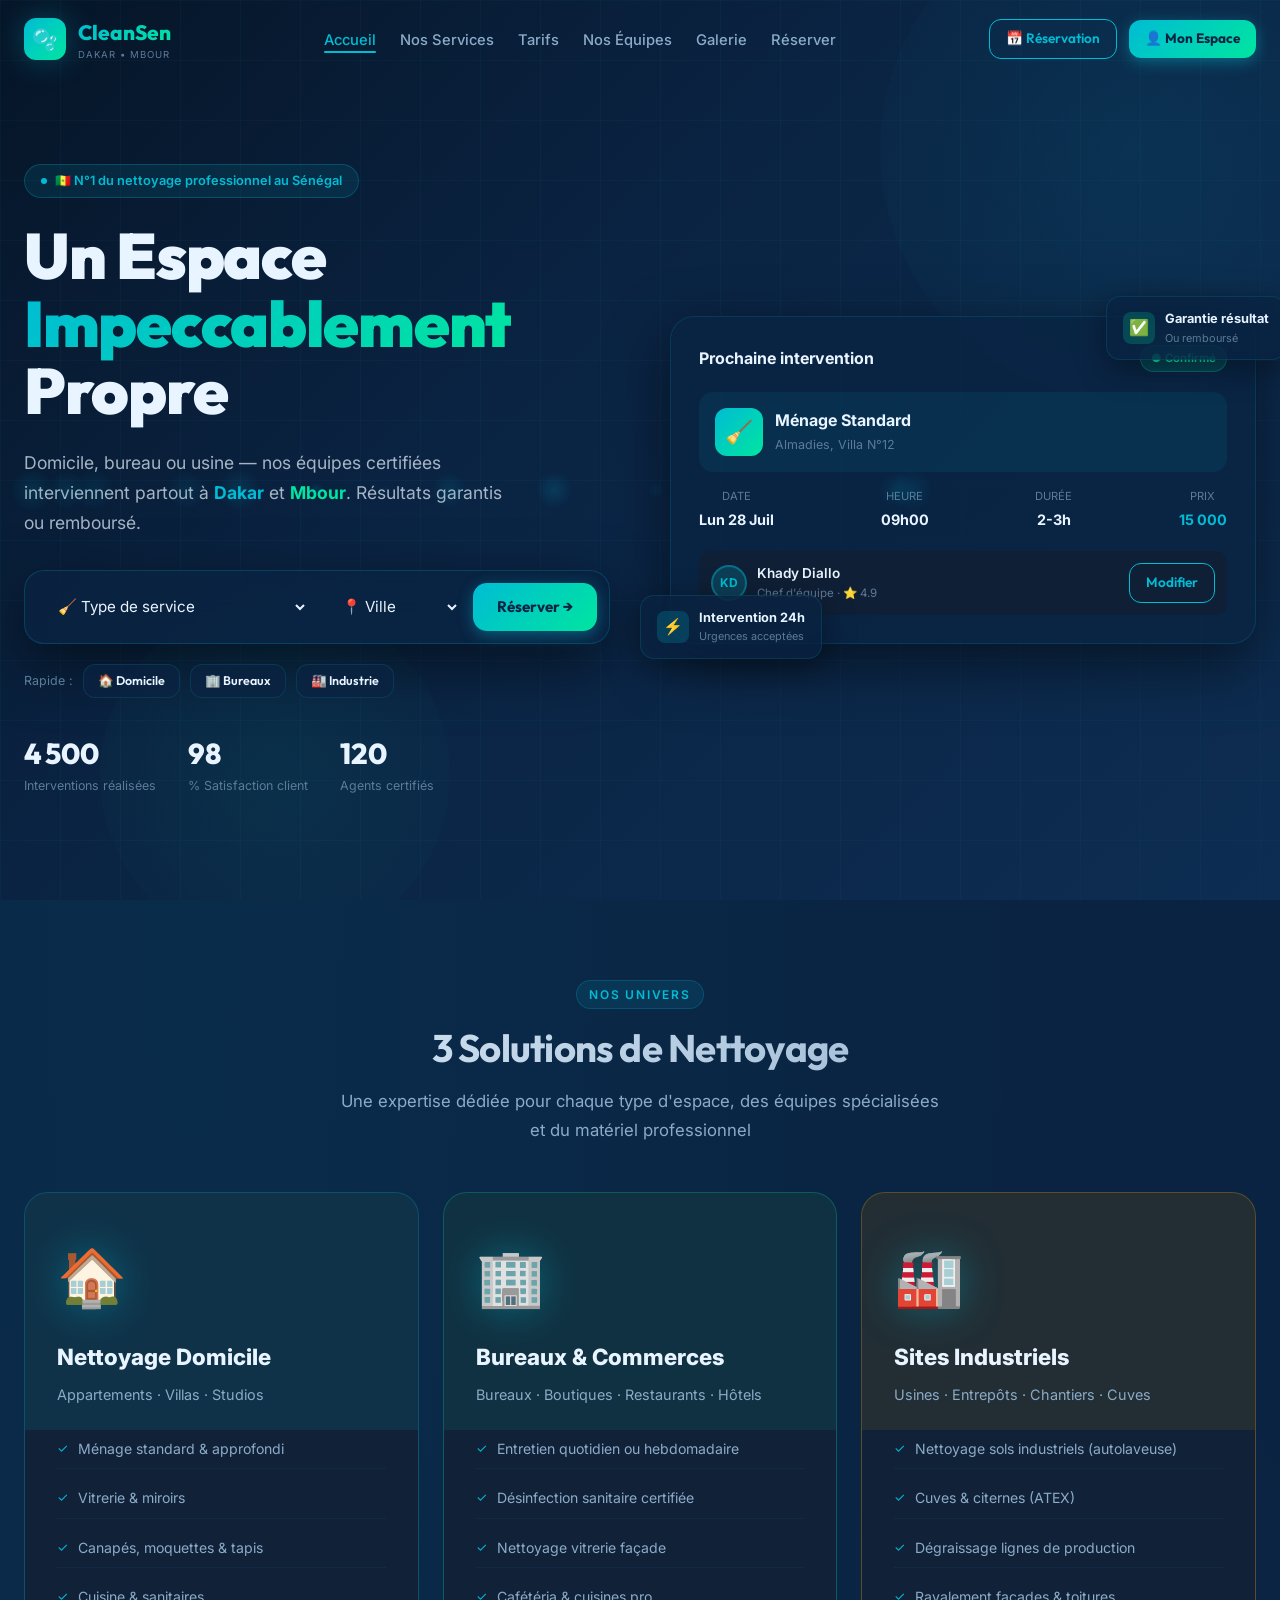
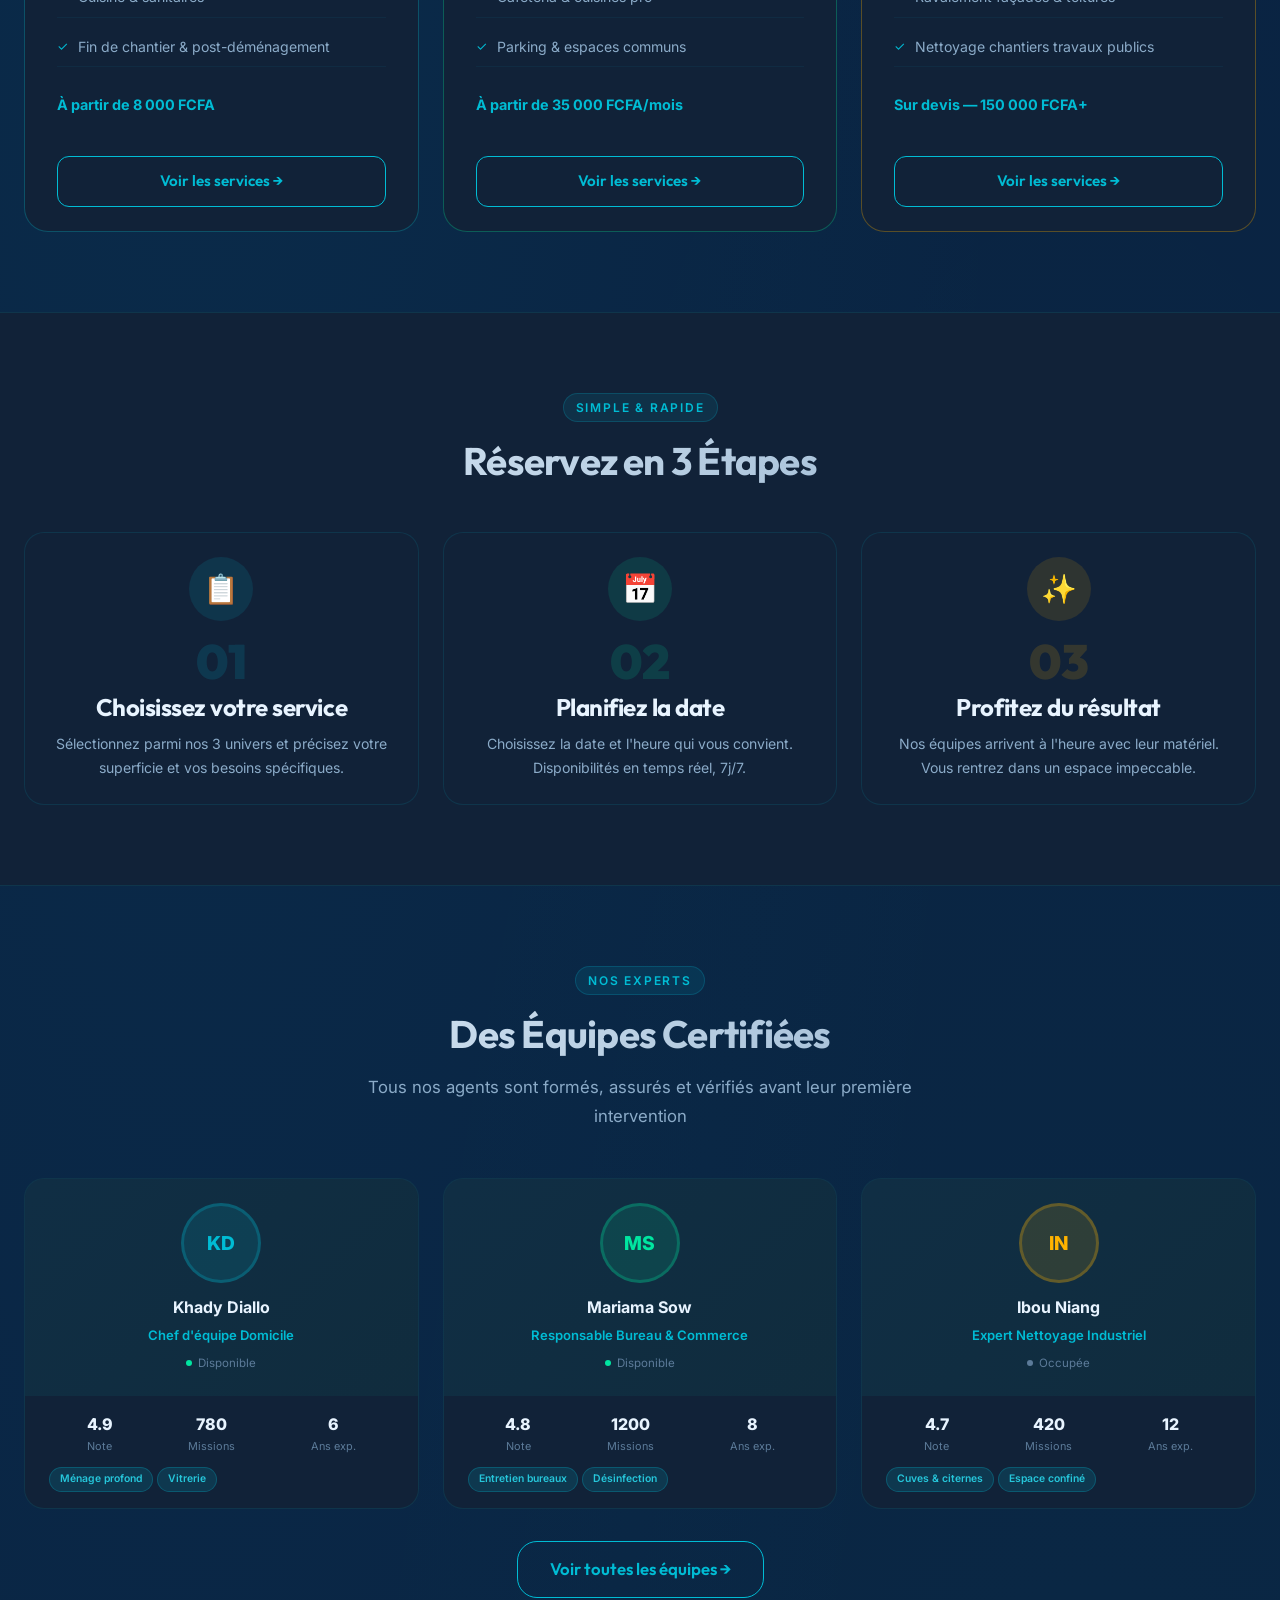
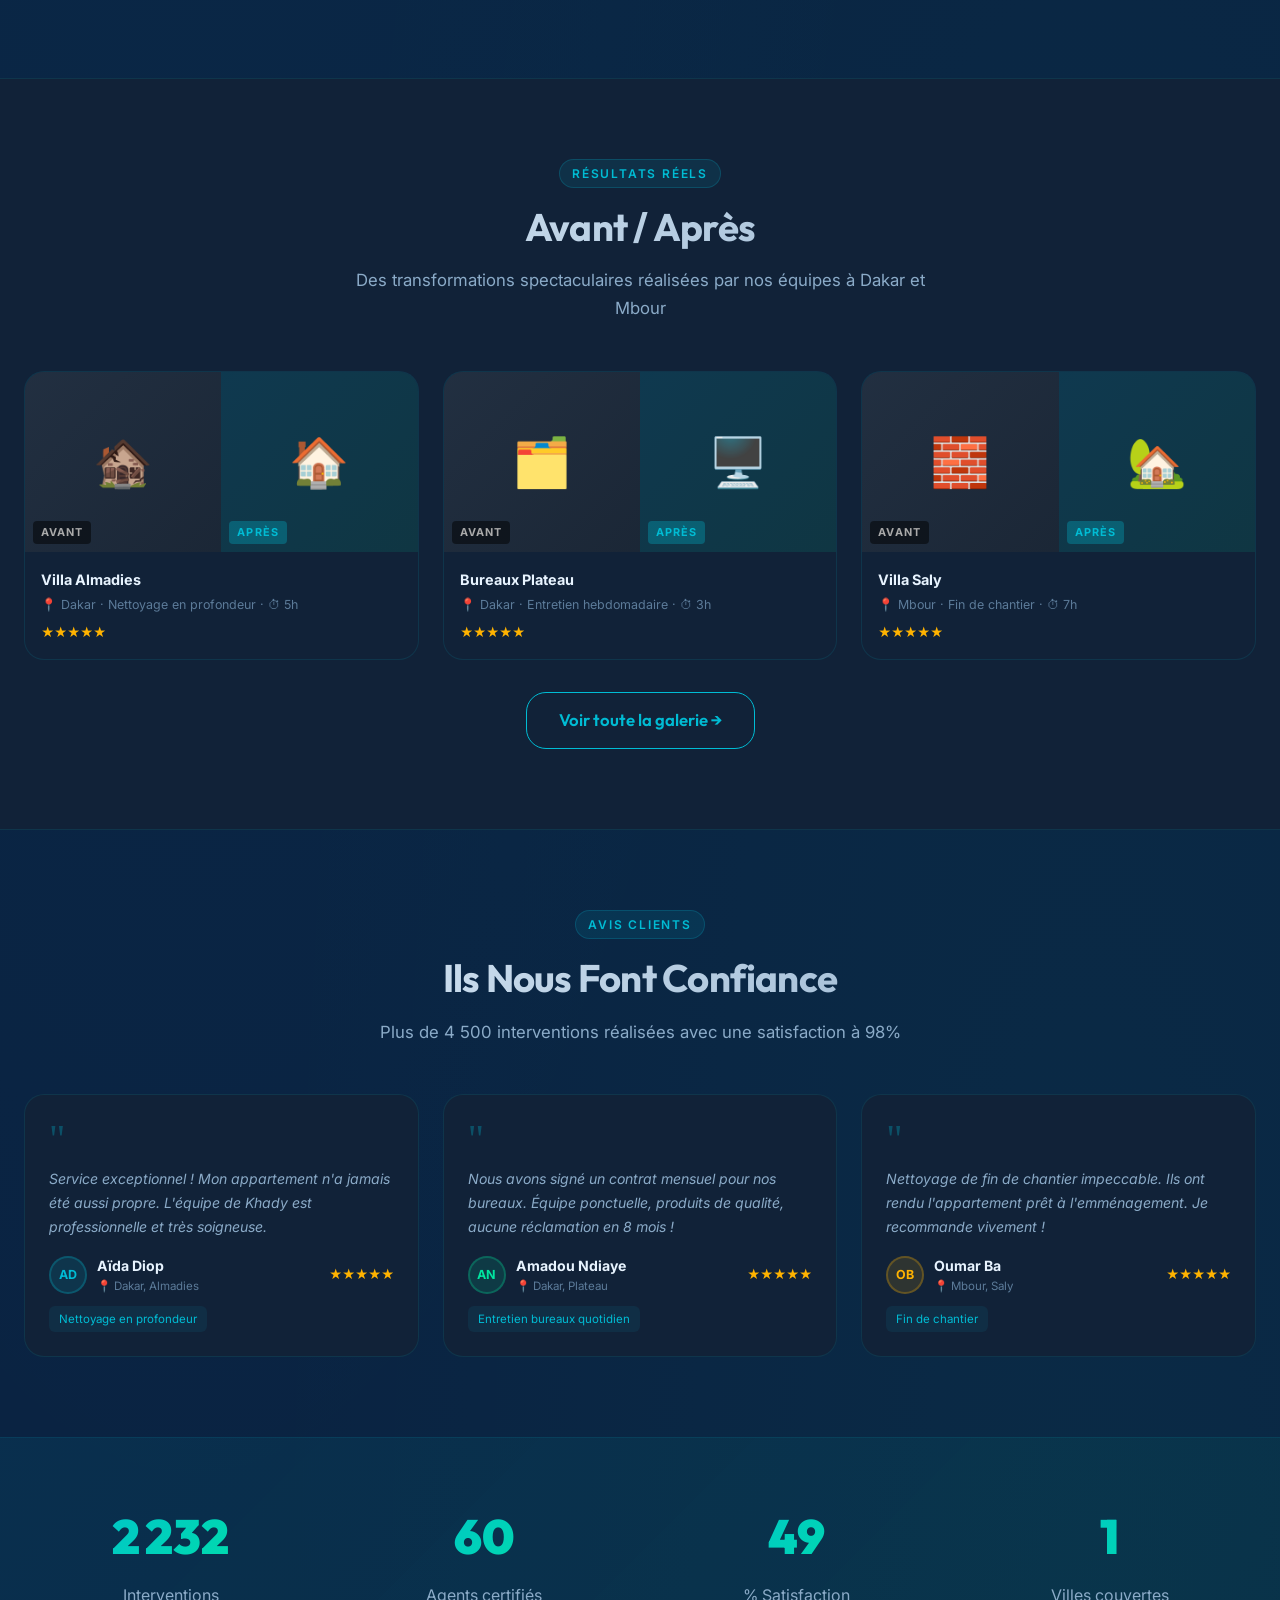
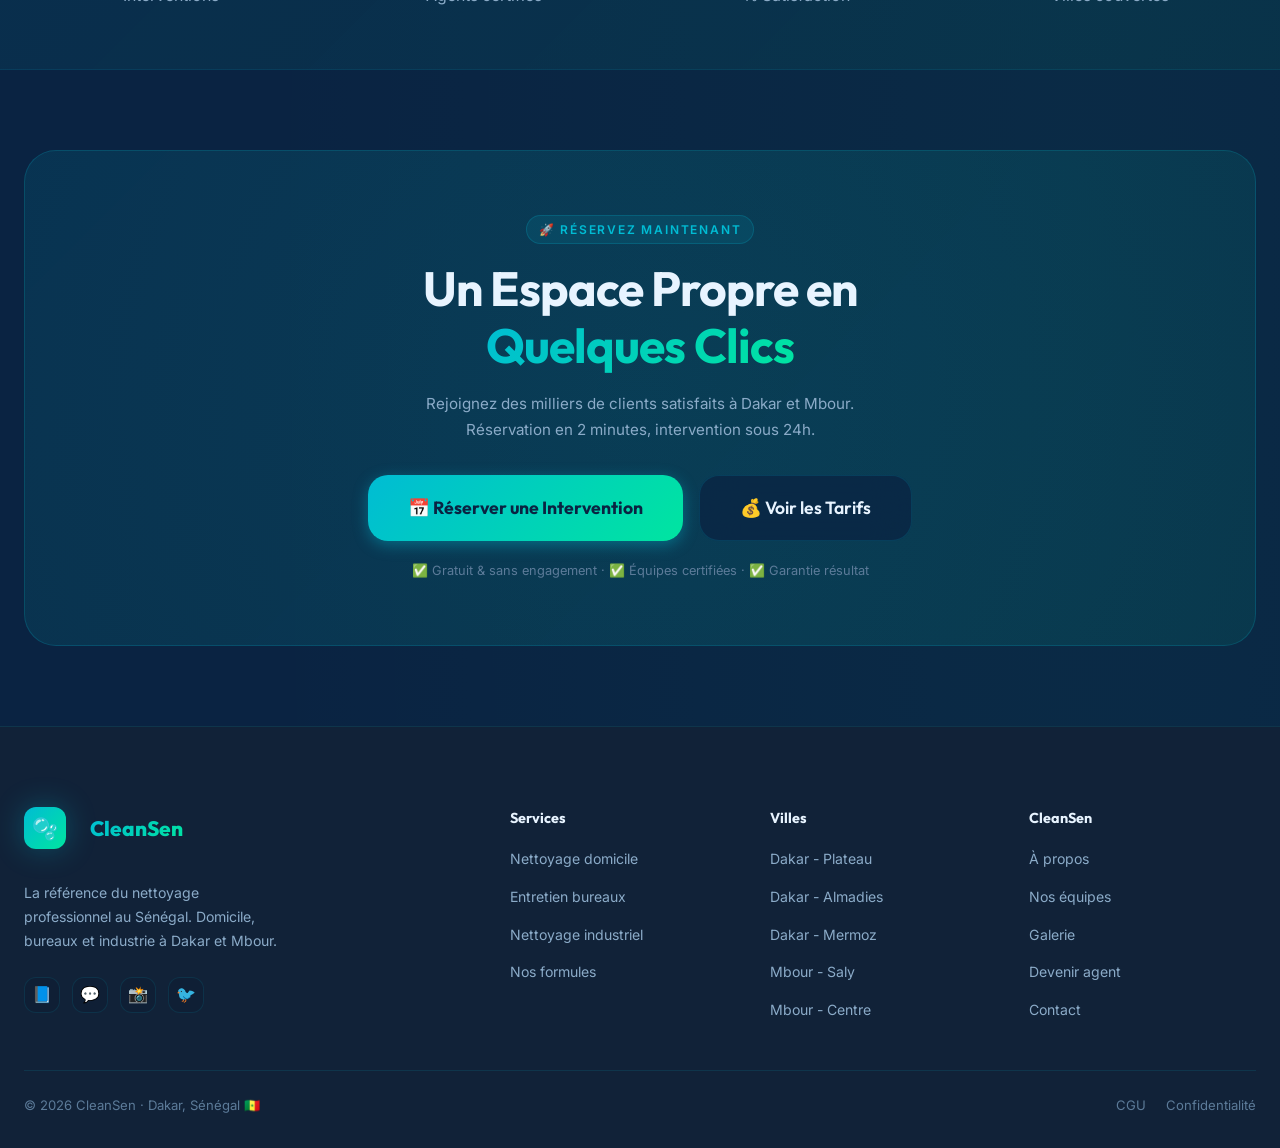
==== index.html @ ddbcbc5e "🫧 Initial commit — CleanSen, services de nettoyage professionnel Dakar & Mbour" ====
<!DOCTYPE html>
<html lang="fr">
<head>
  <meta charset="UTF-8">
  <meta name="viewport" content="width=device-width, initial-scale=1.0">
  <title>CleanSen — Services de Nettoyage Professionnels à Dakar & Mbour | Sénégal</title>
  <meta name="description" content="CleanSen : la référence du nettoyage professionnel au Sénégal. Domicile, bureaux, usines. Équipes certifiées à Dakar et Mbour. Réservez en ligne en 2 minutes.">
  <meta name="keywords" content="nettoyage Dakar, nettoyage Mbour, femme de ménage Sénégal, nettoyage industriel Dakar, entretien bureaux Dakar">
  <link rel="stylesheet" href="css/style.css">
</head>
<body>

<div class="page-loader" id="page-loader">
  <div class="loader-logo">CleanSen</div>
  <div style="font-size:0.78rem;color:var(--text-muted);margin-bottom:16px;">✨ Nettoyage Professionnel · Sénégal</div>
  <div class="loader-bar"><div class="loader-bar-fill"></div></div>
</div>
<div class="toast-container" id="toast-container"></div>

<!-- ═══════════ NAVBAR ═══════════ -->
<nav class="navbar" id="navbar">
  <div class="container">
    <div class="navbar-inner">
      <a href="index.html" class="nav-logo">
        <div class="nav-logo-icon">🫧</div>
        <div>
          <div class="nav-logo-text">CleanSen</div>
          <span class="nav-logo-sub">Dakar • Mbour</span>
        </div>
      </a>
      <ul class="nav-links">
        <li><a href="index.html" class="active">Accueil</a></li>
        <li><a href="services.html">Nos Services</a></li>
        <li><a href="tarifs.html">Tarifs</a></li>
        <li><a href="equipes.html">Nos Équipes</a></li>
        <li><a href="galerie.html">Galerie</a></li>
        <li><a href="reservation.html">Réserver</a></li>
      </ul>
      <div class="nav-actions">
        <a href="reservation.html" class="btn btn-outline-cyan btn-sm">📅 Réservation</a>
        <a href="dashboard-client.html" class="btn btn-cyan btn-sm">👤 Mon Espace</a>
      </div>
      <button class="mobile-menu-btn" onclick="toggleMenu()">☰</button>
    </div>
  </div>
</nav>

<div id="mob-menu" style="display:none;position:fixed;top:68px;left:0;right:0;z-index:999;background:var(--navy-card);border-bottom:1px solid var(--border);padding:16px;backdrop-filter:blur(20px);">
  <ul style="list-style:none;display:flex;flex-direction:column;gap:8px;">
    <li><a href="index.html" style="display:block;padding:12px 16px;border-radius:10px;color:var(--cyan);">🏠 Accueil</a></li>
    <li><a href="services.html" style="display:block;padding:12px 16px;border-radius:10px;color:var(--text-secondary);">🧹 Services</a></li>
    <li><a href="tarifs.html" style="display:block;padding:12px 16px;border-radius:10px;color:var(--text-secondary);">💰 Tarifs</a></li>
    <li><a href="equipes.html" style="display:block;padding:12px 16px;border-radius:10px;color:var(--text-secondary);">👥 Équipes</a></li>
    <li><a href="galerie.html" style="display:block;padding:12px 16px;border-radius:10px;color:var(--text-secondary);">📸 Galerie</a></li>
    <li><a href="reservation.html" class="btn btn-cyan" style="width:100%;justify-content:center;margin-top:8px;">📅 Réserver maintenant</a></li>
  </ul>
</div>

<!-- ═══════════ HERO ═══════════ -->
<section class="hero-cleansen" id="hero">
  <div class="hero-grid"></div>
  <!-- Orbs -->
  <div style="position:absolute;width:500px;height:500px;top:-100px;right:-100px;border-radius:50%;background:radial-gradient(circle,rgba(0,188,212,0.08),transparent);pointer-events:none;"></div>
  <div style="position:absolute;width:350px;height:350px;bottom:-50px;left:100px;border-radius:50%;background:radial-gradient(circle,rgba(0,229,160,0.06),transparent);pointer-events:none;"></div>

  <div class="container" style="padding-top:40px;padding-bottom:60px;">
    <div style="display:grid;grid-template-columns:1fr 1fr;gap:60px;align-items:center;">

      <!-- Gauche -->
      <div>
        <div style="display:inline-flex;align-items:center;gap:8px;background:rgba(0,188,212,0.1);border:1px solid rgba(0,188,212,0.25);border-radius:99px;padding:6px 16px;font-size:0.8rem;font-weight:600;color:var(--cyan);margin-bottom:24px;animation:fadeInDown 0.8s ease both;">
          <span style="width:6px;height:6px;border-radius:50%;background:var(--cyan);animation:pulse 1.5s infinite;"></span>
          🇸🇳 N°1 du nettoyage professionnel au Sénégal
        </div>

        <h1 style="font-size:clamp(2.2rem,5vw,4.2rem);font-weight:900;line-height:1.05;margin-bottom:24px;animation:fadeInUp 0.8s ease 0.1s both;">
          Un Espace<br>
          <span style="background:var(--grad-main);-webkit-background-clip:text;-webkit-text-fill-color:transparent;background-clip:text;">Impeccablement</span><br>
          Propre
        </h1>

        <p style="font-size:1.1rem;color:rgba(232,244,255,0.7);margin-bottom:32px;max-width:480px;animation:fadeInUp 0.8s ease 0.2s both;">
          Domicile, bureau ou usine — nos équipes certifiées interviennent partout à <strong style="color:var(--cyan)">Dakar</strong> et <strong style="color:var(--fresh)">Mbour</strong>. Résultats garantis ou remboursé.
        </p>

        <!-- Sélecteur service -->
        <div style="background:var(--glass-bg);backdrop-filter:var(--glass-blur);border:1.5px solid rgba(0,188,212,0.2);border-radius:20px;padding:12px;display:flex;gap:12px;margin-bottom:20px;animation:fadeInUp 0.8s ease 0.3s both;box-shadow:var(--shadow-lg);">
          <select id="hero-service-type" class="form-control" style="flex:1;border-color:transparent;background:transparent;font-size:0.95rem;" onchange="updateHeroSelect()">
            <option value="">🧹 Type de service</option>
            <option value="domicile">🏠 Nettoyage Domicile</option>
            <option value="bureau">🏢 Entretien Bureaux</option>
            <option value="industrie">🏭 Nettoyage Industriel</option>
          </select>
          <select id="hero-ville" class="form-control" style="width:140px;flex-shrink:0;border-color:transparent;background:transparent;font-size:0.95rem;">
            <option value="">📍 Ville</option>
            <option value="Dakar">🌆 Dakar</option>
            <option value="Mbour">🏖️ Mbour</option>
          </select>
          <a href="reservation.html" class="btn btn-cyan" style="border-radius:14px;flex-shrink:0;">Réserver →</a>
        </div>

        <!-- Quick links -->
        <div style="display:flex;gap:10px;flex-wrap:wrap;animation:fadeInUp 0.8s ease 0.4s both;">
          <span style="font-size:0.78rem;color:var(--text-muted);align-self:center;">Rapide :</span>
          <a href="services.html#domicile" class="btn btn-ghost btn-sm" style="font-size:0.78rem;padding:6px 14px;">🏠 Domicile</a>
          <a href="services.html#bureau" class="btn btn-ghost btn-sm" style="font-size:0.78rem;padding:6px 14px;">🏢 Bureaux</a>
          <a href="services.html#industrie" class="btn btn-ghost btn-sm" style="font-size:0.78rem;padding:6px 14px;">🏭 Industrie</a>
        </div>

        <!-- Stats -->
        <div style="display:flex;gap:32px;margin-top:32px;animation:fadeInUp 0.8s ease 0.5s both;">
          <div>
            <div style="font-family:var(--font-display);font-size:1.8rem;font-weight:800;" data-count="4500">0</div>
            <div style="font-size:0.78rem;color:var(--text-muted);">Interventions réalisées</div>
          </div>
          <div>
            <div style="font-family:var(--font-display);font-size:1.8rem;font-weight:800;" data-count="98">0</div>
            <div style="font-size:0.78rem;color:var(--text-muted);">% Satisfaction client</div>
          </div>
          <div>
            <div style="font-family:var(--font-display);font-size:1.8rem;font-weight:800;" data-count="120">0</div>
            <div style="font-size:0.78rem;color:var(--text-muted);">Agents certifiés</div>
          </div>
        </div>
      </div>

      <!-- Droite — Dashboard visuel -->
      <div style="position:relative;" class="animate-fadeInUp" style="animation-delay:0.3s">
        <!-- Carte principale -->
        <div style="background:var(--glass-bg);backdrop-filter:var(--glass-blur);border:1px solid var(--glass-border);border-radius:24px;padding:28px;box-shadow:var(--shadow-lg);">
          <div style="display:flex;align-items:center;justify-content:space-between;margin-bottom:20px;">
            <div style="font-weight:700;font-size:1rem;">Prochaine intervention</div>
            <span class="badge badge-fresh">● Confirmé</span>
          </div>
          <div style="background:rgba(0,188,212,0.08);border-radius:14px;padding:16px;margin-bottom:16px;">
            <div style="display:flex;align-items:center;gap:12px;">
              <div style="width:48px;height:48px;border-radius:12px;background:var(--grad-main);display:flex;align-items:center;justify-content:center;font-size:1.4rem;">🧹</div>
              <div>
                <div style="font-weight:700;margin-bottom:2px;">Ménage Standard</div>
                <div style="font-size:0.78rem;color:var(--text-muted);">Almadies, Villa N°12</div>
              </div>
            </div>
          </div>
          <div style="display:flex;justify-content:space-between;margin-bottom:20px;">
            <div style="text-align:center;">
              <div style="font-size:0.7rem;color:var(--text-muted);margin-bottom:2px;">DATE</div>
              <div style="font-weight:700;font-size:0.9rem;">Lun 28 Juil</div>
            </div>
            <div style="text-align:center;">
              <div style="font-size:0.7rem;color:var(--text-muted);margin-bottom:2px;">HEURE</div>
              <div style="font-weight:700;font-size:0.9rem;">09h00</div>
            </div>
            <div style="text-align:center;">
              <div style="font-size:0.7rem;color:var(--text-muted);margin-bottom:2px;">DURÉE</div>
              <div style="font-weight:700;font-size:0.9rem;">2-3h</div>
            </div>
            <div style="text-align:center;">
              <div style="font-size:0.7rem;color:var(--text-muted);margin-bottom:2px;">PRIX</div>
              <div style="font-weight:700;font-size:0.9rem;color:var(--cyan);">15 000</div>
            </div>
          </div>
          <!-- Équipière -->
          <div style="display:flex;align-items:center;gap:10px;background:var(--navy-surface);border-radius:12px;padding:12px;">
            <div style="width:36px;height:36px;border-radius:50%;background:rgba(0,188,212,0.2);border:2px solid rgba(0,188,212,0.4);display:flex;align-items:center;justify-content:center;font-weight:700;font-size:0.75rem;color:var(--cyan);">KD</div>
            <div>
              <div style="font-size:0.85rem;font-weight:600;">Khady Diallo</div>
              <div style="font-size:0.72rem;color:var(--text-muted);">Chef d'équipe · ⭐ 4.9</div>
            </div>
            <a href="reservation.html" style="margin-left:auto;" class="btn btn-outline-cyan btn-sm">Modifier</a>
          </div>
        </div>

        <!-- Cartes flottantes -->
        <div style="position:absolute;top:-20px;right:-30px;background:var(--glass-bg);backdrop-filter:var(--glass-blur);border:1px solid var(--glass-border);border-radius:14px;padding:12px 16px;display:flex;align-items:center;gap:10px;box-shadow:var(--shadow-md);animation:float 4s ease-in-out infinite;white-space:nowrap;">
          <div style="width:32px;height:32px;border-radius:8px;background:rgba(0,229,160,0.2);display:flex;align-items:center;justify-content:center;">✅</div>
          <div>
            <div style="font-size:0.8rem;font-weight:700;">Garantie résultat</div>
            <div style="font-size:0.68rem;color:var(--text-muted);">Ou remboursé</div>
          </div>
        </div>

        <div style="position:absolute;bottom:-15px;left:-30px;background:var(--glass-bg);backdrop-filter:var(--glass-blur);border:1px solid var(--glass-border);border-radius:14px;padding:12px 16px;display:flex;align-items:center;gap:10px;box-shadow:var(--shadow-md);animation:float2 5s ease-in-out 1s infinite;white-space:nowrap;">
          <div style="width:32px;height:32px;border-radius:8px;background:rgba(0,188,212,0.2);display:flex;align-items:center;justify-content:center;">⚡</div>
          <div>
            <div style="font-size:0.8rem;font-weight:700;">Intervention 24h</div>
            <div style="font-size:0.68rem;color:var(--text-muted);">Urgences acceptées</div>
          </div>
        </div>
      </div>
    </div>
  </div>
</section>

<!-- ═══════════ 3 UNIVERS ═══════════ -->
<section class="section" id="univers">
  <div class="container">
    <div class="section-header">
      <div class="section-label">Nos Univers</div>
      <h2 class="section-title">3 Solutions de Nettoyage</h2>
      <p class="section-subtitle">Une expertise dédiée pour chaque type d'espace, des équipes spécialisées et du matériel professionnel</p>
    </div>

    <div class="grid-3" id="univers-grid"></div>
  </div>
</section>

<!-- ═══════════ COMMENT ÇA MARCHE ═══════════ -->
<section class="section" style="background:var(--navy-card);border-top:1px solid var(--border);border-bottom:1px solid var(--border);">
  <div class="container">
    <div class="section-header">
      <div class="section-label">Simple & Rapide</div>
      <h2 class="section-title">Réservez en 3 Étapes</h2>
    </div>
    <div class="grid-3">
      <div class="card card-body text-center" data-animate data-delay="100">
        <div style="width:64px;height:64px;background:rgba(0,188,212,0.12);border-radius:50%;display:flex;align-items:center;justify-content:center;margin:0 auto 16px;font-size:1.8rem;">📋</div>
        <div style="font-size:3rem;font-weight:900;color:rgba(0,188,212,0.15);line-height:1;font-family:var(--font-display);margin-bottom:8px;">01</div>
        <h3 style="margin-bottom:10px;">Choisissez votre service</h3>
        <p style="font-size:0.88rem;">Sélectionnez parmi nos 3 univers et précisez votre superficie et vos besoins spécifiques.</p>
      </div>
      <div class="card card-body text-center" data-animate data-delay="300">
        <div style="width:64px;height:64px;background:rgba(0,229,160,0.12);border-radius:50%;display:flex;align-items:center;justify-content:center;margin:0 auto 16px;font-size:1.8rem;">📅</div>
        <div style="font-size:3rem;font-weight:900;color:rgba(0,229,160,0.15);line-height:1;font-family:var(--font-display);margin-bottom:8px;">02</div>
        <h3 style="margin-bottom:10px;">Planifiez la date</h3>
        <p style="font-size:0.88rem;">Choisissez la date et l'heure qui vous convient. Disponibilités en temps réel, 7j/7.</p>
      </div>
      <div class="card card-body text-center" data-animate data-delay="500">
        <div style="width:64px;height:64px;background:rgba(255,179,0,0.12);border-radius:50%;display:flex;align-items:center;justify-content:center;margin:0 auto 16px;font-size:1.8rem;">✨</div>
        <div style="font-size:3rem;font-weight:900;color:rgba(255,179,0,0.15);line-height:1;font-family:var(--font-display);margin-bottom:8px;">03</div>
        <h3 style="margin-bottom:10px;">Profitez du résultat</h3>
        <p style="font-size:0.88rem;">Nos équipes arrivent à l'heure avec leur matériel. Vous rentrez dans un espace impeccable.</p>
      </div>
    </div>
  </div>
</section>

<!-- ═══════════ ÉQUIPES VEDETTES ═══════════ -->
<section class="section">
  <div class="container">
    <div class="section-header">
      <div class="section-label">Nos Experts</div>
      <h2 class="section-title">Des Équipes Certifiées</h2>
      <p class="section-subtitle">Tous nos agents sont formés, assurés et vérifiés avant leur première intervention</p>
    </div>
    <div class="grid-3" id="equipes-accueil"></div>
    <div style="text-align:center;margin-top:32px;">
      <a href="equipes.html" class="btn btn-outline-cyan btn-lg">Voir toutes les équipes →</a>
    </div>
  </div>
</section>

<!-- ═══════════ GALERIE AVANT/APRÈS ═══════════ -->
<section class="section" style="background:var(--navy-card);border-top:1px solid var(--border);border-bottom:1px solid var(--border);">
  <div class="container">
    <div class="section-header">
      <div class="section-label">Résultats Réels</div>
      <h2 class="section-title">Avant / Après</h2>
      <p class="section-subtitle">Des transformations spectaculaires réalisées par nos équipes à Dakar et Mbour</p>
    </div>
    <div class="grid-3" id="galerie-accueil"></div>
    <div style="text-align:center;margin-top:32px;">
      <a href="galerie.html" class="btn btn-outline-cyan btn-lg">Voir toute la galerie →</a>
    </div>
  </div>
</section>

<!-- ═══════════ TÉMOIGNAGES ═══════════ -->
<section class="section">
  <div class="container">
    <div class="section-header">
      <div class="section-label">Avis Clients</div>
      <h2 class="section-title">Ils Nous Font Confiance</h2>
      <p class="section-subtitle">Plus de 4 500 interventions réalisées avec une satisfaction à 98%</p>
    </div>
    <div class="grid-3" id="temoignages-accueil"></div>
  </div>
</section>

<!-- ═══════════ STATS ═══════════ -->
<section style="background:linear-gradient(135deg,rgba(0,188,212,0.08) 0%,rgba(0,229,160,0.05) 100%);border-top:1px solid rgba(0,188,212,0.1);border-bottom:1px solid rgba(0,188,212,0.1);padding:60px 0;">
  <div class="container">
    <div class="grid-4" style="text-align:center;">
      <div data-animate data-delay="0">
        <div style="font-family:var(--font-display);font-size:3rem;font-weight:900;background:var(--grad-main);-webkit-background-clip:text;-webkit-text-fill-color:transparent;background-clip:text;" data-count="4500">0</div>
        <div style="color:var(--text-secondary);margin-top:8px;">Interventions</div>
      </div>
      <div data-animate data-delay="200">
        <div style="font-family:var(--font-display);font-size:3rem;font-weight:900;background:var(--grad-main);-webkit-background-clip:text;-webkit-text-fill-color:transparent;background-clip:text;" data-count="120">0</div>
        <div style="color:var(--text-secondary);margin-top:8px;">Agents certifiés</div>
      </div>
      <div data-animate data-delay="400">
        <div style="font-family:var(--font-display);font-size:3rem;font-weight:900;background:var(--grad-main);-webkit-background-clip:text;-webkit-text-fill-color:transparent;background-clip:text;" data-count="98">0</div>
        <div style="color:var(--text-secondary);margin-top:8px;">% Satisfaction</div>
      </div>
      <div data-animate data-delay="600">
        <div style="font-family:var(--font-display);font-size:3rem;font-weight:900;background:var(--grad-main);-webkit-background-clip:text;-webkit-text-fill-color:transparent;background-clip:text;" data-count="2">0</div>
        <div style="color:var(--text-secondary);margin-top:8px;">Villes couvertes</div>
      </div>
    </div>
  </div>
</section>

<!-- ═══════════ CTA ═══════════ -->
<section class="section">
  <div class="container">
    <div class="cta-box" data-animate>
      <div style="position:relative;z-index:1;">
        <div class="section-label" style="margin-bottom:16px;">🚀 Réservez maintenant</div>
        <h2 style="font-size:clamp(1.8rem,4vw,3rem);margin-bottom:16px;font-family:var(--font-display);">
          Un Espace Propre en<br>
          <span style="background:var(--grad-main);-webkit-background-clip:text;-webkit-text-fill-color:transparent;background-clip:text;">Quelques Clics</span>
        </h2>
        <p style="max-width:460px;margin:0 auto 32px;font-size:0.95rem;">
          Rejoignez des milliers de clients satisfaits à Dakar et Mbour. Réservation en 2 minutes, intervention sous 24h.
        </p>
        <div style="display:flex;gap:16px;justify-content:center;flex-wrap:wrap;">
          <a href="reservation.html" class="btn btn-cyan btn-xl">📅 Réserver une Intervention</a>
          <a href="tarifs.html" class="btn btn-ghost btn-xl">💰 Voir les Tarifs</a>
        </div>
        <div style="margin-top:20px;font-size:0.8rem;color:var(--text-muted);">
          ✅ Gratuit & sans engagement · ✅ Équipes certifiées · ✅ Garantie résultat
        </div>
      </div>
    </div>
  </div>
</section>

<!-- ═══════════ FOOTER ═══════════ -->
<footer class="footer">
  <div class="container">
    <div class="footer-grid">
      <div>
        <a href="index.html" class="nav-logo" style="margin-bottom:16px;display:inline-flex;">
          <div class="nav-logo-icon">🫧</div>
          <div style="margin-left:12px;"><div class="nav-logo-text">CleanSen</div></div>
        </a>
        <p style="font-size:0.88rem;max-width:260px;margin:16px 0 24px;">La référence du nettoyage professionnel au Sénégal. Domicile, bureaux et industrie à Dakar et Mbour.</p>
        <div class="social-links">
          <a href="#" class="social-link">📘</a>
          <a href="#" class="social-link">💬</a>
          <a href="#" class="social-link">📸</a>
          <a href="#" class="social-link">🐦</a>
        </div>
      </div>
      <div>
        <div class="footer-title">Services</div>
        <ul class="footer-links">
          <li><a href="services.html#domicile">Nettoyage domicile</a></li>
          <li><a href="services.html#bureau">Entretien bureaux</a></li>
          <li><a href="services.html#industrie">Nettoyage industriel</a></li>
          <li><a href="tarifs.html">Nos formules</a></li>
        </ul>
      </div>
      <div>
        <div class="footer-title">Villes</div>
        <ul class="footer-links">
          <li><a href="#">Dakar - Plateau</a></li>
          <li><a href="#">Dakar - Almadies</a></li>
          <li><a href="#">Dakar - Mermoz</a></li>
          <li><a href="#">Mbour - Saly</a></li>
          <li><a href="#">Mbour - Centre</a></li>
        </ul>
      </div>
      <div>
        <div class="footer-title">CleanSen</div>
        <ul class="footer-links">
          <li><a href="#">À propos</a></li>
          <li><a href="equipes.html">Nos équipes</a></li>
          <li><a href="galerie.html">Galerie</a></li>
          <li><a href="#">Devenir agent</a></li>
          <li><a href="#">Contact</a></li>
        </ul>
      </div>
    </div>
    <div class="footer-bottom">
      <div>© 2026 CleanSen · Dakar, Sénégal 🇸🇳</div>
      <div style="display:flex;gap:20px;">
        <a href="#" style="color:var(--text-muted);">CGU</a>
        <a href="#" style="color:var(--text-muted);">Confidentialité</a>
      </div>
    </div>
  </div>
</footer>

<script src="js/app.js"></script>
<script>
  // ─── UNIVERS ───
  function renderUnivers() {
    document.getElementById('univers-grid').innerHTML = [
      {
        id:'domicile', icone:'🏠', titre:'Nettoyage Domicile',
        sous:'Appartements · Villas · Studios',
        couleur:'rgba(0,188,212,0.1)', bordure:'rgba(0,188,212,0.3)',
        services:['Ménage standard & approfondi','Vitrerie & miroirs','Canapés, moquettes & tapis','Cuisine & sanitaires','Fin de chantier & post-déménagement'],
        prix:'À partir de 8 000 FCFA', lien:'services.html#domicile'
      },
      {
        id:'bureau', icone:'🏢', titre:'Bureaux & Commerces',
        sous:'Bureaux · Boutiques · Restaurants · Hôtels',
        couleur:'rgba(0,229,160,0.08)', bordure:'rgba(0,229,160,0.3)',
        services:['Entretien quotidien ou hebdomadaire','Désinfection sanitaire certifiée','Nettoyage vitrerie façade','Cafétéria & cuisines pro','Parking & espaces communs'],
        prix:'À partir de 35 000 FCFA/mois', lien:'services.html#bureau'
      },
      {
        id:'industrie', icone:'🏭', titre:'Sites Industriels',
        sous:'Usines · Entrepôts · Chantiers · Cuves',
        couleur:'rgba(255,179,0,0.07)', bordure:'rgba(255,179,0,0.3)',
        services:['Nettoyage sols industriels (autolaveuse)','Cuves & citernes (ATEX)','Dégraissage lignes de production','Ravalement façades & toitures','Nettoyage chantiers travaux publics'],
        prix:'Sur devis — 150 000 FCFA+', lien:'services.html#industrie'
      }
    ].map((u, i) => `
      <div class="service-universe" style="border-color:${u.bordure};" data-animate data-delay="${i*150}" onclick="window.location.href='${u.lien}'">
        <div class="service-universe-header" style="background:${u.couleur};">
          <span class="service-universe-icon">${u.icone}</span>
          <div class="service-universe-title">${u.titre}</div>
          <div class="service-universe-subtitle">${u.sous}</div>
        </div>
        <ul class="service-list">
          ${u.services.map(s=>`<li><span class="service-check">✓</span> ${s}</li>`).join('')}
          <li style="margin-top:8px;">
            <span style="color:var(--cyan);font-weight:700;font-size:0.9rem;">${u.prix}</span>
          </li>
        </ul>
        <div style="padding:0 32px 24px;">
          <a href="${u.lien}" class="btn btn-outline-cyan" style="width:100%;justify-content:center;">Voir les services →</a>
        </div>
      </div>
    `).join('');
  }

  // ─── ÉQUIPES ACCUEIL ───
  function renderEquipesAccueil() {
    document.getElementById('equipes-accueil').innerHTML = EQUIPES.slice(0,3).map((e,i)=>`
      <div class="team-card" data-animate data-delay="${i*100}" onclick="window.location.href='equipes.html'">
        <div class="team-card-header">
          <div class="team-avatar" style="background:${e.couleur}20;border:3px solid ${e.couleur}40;color:${e.couleur};">${e.initiales}</div>
          <div class="team-name">${e.nom}</div>
          <div class="team-role">${e.role}</div>
          <div style="display:flex;align-items:center;justify-content:center;gap:6px;margin-top:8px;">
            <div style="width:6px;height:6px;border-radius:50%;background:${e.disponible?'var(--fresh)':'var(--text-muted)'};${e.disponible?'animation:pulse 1.5s infinite;':''}"></div>
            <span style="font-size:0.72rem;color:var(--text-muted);">${e.disponible?'Disponible':'Occupée'}</span>
          </div>
        </div>
        <div class="team-body">
          <div style="display:flex;justify-content:space-around;margin-bottom:12px;">
            <div style="text-align:center;"><div style="font-weight:800;color:var(--text-primary);">${e.note}</div><div style="font-size:0.68rem;color:var(--text-muted);">Note</div></div>
            <div style="text-align:center;"><div style="font-weight:800;color:var(--text-primary);">${e.interventions}</div><div style="font-size:0.68rem;color:var(--text-muted);">Missions</div></div>
            <div style="text-align:center;"><div style="font-weight:800;color:var(--text-primary);">${e.experience}</div><div style="font-size:0.68rem;color:var(--text-muted);">Ans exp.</div></div>
          </div>
          <div style="display:flex;flex-wrap:wrap;gap:4px;">
            ${e.competences.slice(0,2).map(c=>`<span class="badge badge-cyan" style="font-size:0.65rem;">${c}</span>`).join('')}
          </div>
        </div>
      </div>
    `).join('');
  }

  // ─── GALERIE ACCUEIL ───
  function renderGalerieAccueil() {
    document.getElementById('galerie-accueil').innerHTML = GALERIE.slice(0,3).map((g,i)=>`
      <div class="ba-card" data-animate data-delay="${i*100}">
        <div class="ba-images">
          <div class="ba-img ba-img-before">
            <span style="font-size:3rem;">${g.avant}</span>
            <span class="ba-label ba-label-before">AVANT</span>
          </div>
          <div class="ba-img ba-img-after">
            <span style="font-size:3rem;">${g.apres}</span>
            <span class="ba-label ba-label-after">APRÈS</span>
          </div>
        </div>
        <div class="ba-body">
          <div class="ba-title">${g.titre}</div>
          <div class="ba-meta">📍 ${g.ville} · ${g.service} · ⏱ ${g.duree}</div>
          <div style="margin-top:8px;color:var(--warning);font-size:0.8rem;">${genStars(g.note)}</div>
        </div>
      </div>
    `).join('');
  }

  // ─── TÉMOIGNAGES ACCUEIL ───
  function renderTemoignagesAccueil() {
    document.getElementById('temoignages-accueil').innerHTML = TEMOIGNAGES_CLEAN.slice(0,3).map((t,i)=>`
      <div class="card card-body" data-animate data-delay="${i*100}" style="transition:var(--t-base);" onmouseover="this.style.borderColor='rgba(0,188,212,0.3)';this.style.transform='translateY(-4px)';" onmouseout="this.style.borderColor='var(--border)';this.style.transform='';">
        <div style="font-size:2.5rem;color:var(--cyan);opacity:0.3;font-family:serif;line-height:1;margin-bottom:8px;">"</div>
        <p style="font-size:0.88rem;font-style:italic;margin-bottom:16px;">${t.texte}</p>
        <div style="display:flex;justify-content:space-between;align-items:center;">
          <div style="display:flex;align-items:center;gap:10px;">
            <div style="width:38px;height:38px;border-radius:50%;background:${t.couleur}20;border:2px solid ${t.couleur}40;display:flex;align-items:center;justify-content:center;font-weight:700;font-size:0.78rem;color:${t.couleur};">${t.initiales}</div>
            <div>
              <div style="font-weight:700;font-size:0.88rem;">${t.auteur}</div>
              <div style="font-size:0.72rem;color:var(--text-muted);">📍 ${t.ville}</div>
            </div>
          </div>
          <div style="color:var(--warning);font-size:0.8rem;">${genStars(t.note)}</div>
        </div>
        <div style="margin-top:10px;font-size:0.72rem;color:var(--cyan);background:rgba(0,188,212,0.08);padding:4px 10px;border-radius:6px;display:inline-block;">${t.service}</div>
      </div>
    `).join('');
  }

  function updateHeroSelect() {}
  function toggleMenu() {
    const m=document.getElementById('mob-menu');
    m.style.display=m.style.display==='none'?'block':'none';
  }

  // Init
  renderUnivers();
  renderEquipesAccueil();
  renderGalerieAccueil();
  renderTemoignagesAccueil();
</script>
</body>
</html>
---- css/style.css ----
/* ============================================
   CleanSen — Design System
   Palette : Bleu profond + Turquoise + Blanc
   ============================================ */

@import url('https://fonts.googleapis.com/css2?family=Outfit:wght@300;400;500;600;700;800;900&family=Inter:wght@300;400;500;600;700&display=swap');

/* ─── VARIABLES ─── */
:root {
  /* Bleus */
  --navy:       #0A2342;
  --navy-mid:   #0d2d52;
  --navy-light: #1a3a62;
  --navy-card:  #112238;
  --navy-surface: #0f1f35;

  /* Turquoise / Cyan */
  --cyan:        #00BCD4;
  --cyan-light:  #26C6DA;
  --cyan-dark:   #0097A7;
  --cyan-pale:   #E0F7FA;

  /* Vert frais */
  --fresh:       #00E5A0;
  --fresh-dark:  #00B37A;

  /* Blanc & Gris */
  --white:       #FFFFFF;
  --off-white:   #F0F8FF;
  --text-primary: #E8F4FF;
  --text-secondary: #8BABC8;
  --text-muted:   #5C7B99;

  /* Semantic */
  --success:  #00E5A0;
  --warning:  #FFB300;
  --danger:   #FF5252;
  --info:     #00BCD4;

  /* Gradients */
  --grad-main:   linear-gradient(135deg, #00BCD4 0%, #00E5A0 100%);
  --grad-dark:   linear-gradient(180deg, #0A2342 0%, #06172B 100%);
  --grad-card:   linear-gradient(135deg, rgba(0,188,212,0.08) 0%, rgba(0,229,160,0.05) 100%);
  --grad-hero:   linear-gradient(135deg, #061527 0%, #0A2342 40%, #0d2d52 100%);
  --grad-blue:   linear-gradient(135deg, #0A2342 0%, #1a3a62 100%);
  --grad-glow:   radial-gradient(circle, rgba(0,188,212,0.15) 0%, transparent 70%);

  /* Borders */
  --border:       rgba(0,188,212,0.12);
  --border-hover: rgba(0,188,212,0.4);
  --border-focus: rgba(0,188,212,0.7);

  /* Glassmorphism */
  --glass-bg:    rgba(10,35,66,0.75);
  --glass-border: rgba(0,188,212,0.15);
  --glass-blur:  blur(20px);

  /* Shadows */
  --shadow-sm:   0 2px 8px rgba(0,0,0,0.3);
  --shadow-md:   0 8px 32px rgba(0,0,0,0.4);
  --shadow-lg:   0 20px 60px rgba(0,0,0,0.5);
  --shadow-cyan: 0 0 30px rgba(0,188,212,0.3);
  --shadow-glow: 0 0 40px rgba(0,229,160,0.25);

  /* Fonts */
  --font-display: 'Outfit', sans-serif;
  --font-body:    'Inter', sans-serif;

  /* Spacing */
  --space-1: 4px;  --space-2: 8px;   --space-3: 12px;
  --space-4: 16px; --space-5: 20px;  --space-6: 24px;
  --space-8: 32px; --space-10: 40px; --space-12: 48px;
  --space-16: 64px;--space-20: 80px; --space-24: 96px;

  /* Radius */
  --r-sm: 6px; --r-md: 12px; --r-lg: 20px;
  --r-xl: 32px; --r-full: 9999px;

  /* Transitions */
  --t-fast:   all 0.15s ease;
  --t-base:   all 0.3s ease;
  --t-slow:   all 0.5s ease;
  --t-spring: all 0.4s cubic-bezier(0.34, 1.56, 0.64, 1);
}

/* ─── RESET ─── */
*, *::before, *::after { margin:0; padding:0; box-sizing:border-box; }
html { scroll-behavior:smooth; font-size:16px; }

body {
  font-family: var(--font-body);
  background: var(--navy);
  color: var(--text-primary);
  line-height: 1.6;
  min-height: 100vh;
  overflow-x: hidden;
  background-image:
    radial-gradient(ellipse at 15% 15%, rgba(0,188,212,0.06) 0%, transparent 55%),
    radial-gradient(ellipse at 85% 85%, rgba(0,229,160,0.04) 0%, transparent 55%);
}

::-webkit-scrollbar { width: 6px; }
::-webkit-scrollbar-track { background: var(--navy); }
::-webkit-scrollbar-thumb { background: var(--cyan-dark); border-radius: 99px; }
::-webkit-scrollbar-thumb:hover { background: var(--cyan); }

/* ─── TYPE ─── */
h1,h2,h3,h4,h5,h6 {
  font-family: var(--font-display);
  font-weight: 700;
  line-height: 1.2;
  letter-spacing: -0.02em;
}
h1 { font-size: clamp(2rem, 5vw, 4rem); }
h2 { font-size: clamp(1.5rem, 3vw, 2.5rem); }
h3 { font-size: clamp(1.1rem, 2vw, 1.5rem); }
p  { color: var(--text-secondary); line-height:1.7; }
a  { color: var(--cyan); text-decoration:none; transition: var(--t-fast); }
a:hover { color: var(--cyan-light); }
img { display:block; max-width:100%; }

/* ─── LAYOUT ─── */
.container { width:100%; max-width:1280px; margin:0 auto; padding:0 24px; }
.section   { padding: 80px 0; }

.section-label {
  display:inline-block;
  font-size:0.75rem; font-weight:600;
  letter-spacing:0.15em; text-transform:uppercase;
  color: var(--cyan);
  background: rgba(0,188,212,0.1);
  border: 1px solid rgba(0,188,212,0.2);
  padding: 4px 12px;
  border-radius: var(--r-full);
  margin-bottom: 16px;
}

.section-title {
  font-size: clamp(1.75rem, 3vw, 2.5rem);
  margin-bottom: 16px;
  background: linear-gradient(135deg, #E8F4FF 0%, #8BABC8 100%);
  -webkit-background-clip: text;
  -webkit-text-fill-color: transparent;
  background-clip: text;
}

.section-subtitle {
  color: var(--text-secondary);
  max-width:600px; margin:0 auto; font-size:1.05rem;
}

.section-header { text-align:center; margin-bottom:48px; }

/* ─── GRID ─── */
.grid-2 { display:grid; grid-template-columns:repeat(2,1fr); gap:24px; }
.grid-3 { display:grid; grid-template-columns:repeat(3,1fr); gap:24px; }
.grid-4 { display:grid; grid-template-columns:repeat(4,1fr); gap:20px; }
.grid-auto { display:grid; grid-template-columns:repeat(auto-fill,minmax(280px,1fr)); gap:24px; }

@media(max-width:1024px) { .grid-4{grid-template-columns:repeat(2,1fr);} }
@media(max-width:768px)  { .grid-2,.grid-3,.grid-4{grid-template-columns:1fr;} .container{padding:0 16px;} }

/* ─── BUTTONS ─── */
.btn {
  display:inline-flex; align-items:center; justify-content:center;
  gap:8px; font-family:var(--font-display); font-weight:600;
  font-size:0.95rem; padding:12px 24px; border-radius:var(--r-md);
  border:none; cursor:pointer; transition:var(--t-spring);
  position:relative; overflow:hidden; white-space:nowrap; text-decoration:none;
}
.btn::before {
  content:''; position:absolute; inset:0;
  background:rgba(255,255,255,0.1); opacity:0; transition:var(--t-fast);
}
.btn:hover::before { opacity:1; }
.btn:active { transform:scale(0.97); }

.btn-cyan {
  background: var(--grad-main);
  color: var(--navy);
  font-weight:700;
  box-shadow: 0 4px 15px rgba(0,188,212,0.4);
}
.btn-cyan:hover {
  transform:translateY(-2px);
  box-shadow: 0 8px 25px rgba(0,188,212,0.55);
  color: var(--navy);
}

.btn-outline-cyan {
  background:transparent; color:var(--cyan);
  border:1.5px solid var(--cyan);
}
.btn-outline-cyan:hover {
  background:rgba(0,188,212,0.1);
  transform:translateY(-2px); color:var(--cyan-light);
}

.btn-ghost {
  background:var(--glass-bg); color:var(--text-primary);
  border:1px solid var(--glass-border); backdrop-filter:var(--glass-blur);
}
.btn-ghost:hover {
  border-color:var(--border-hover); transform:translateY(-2px); color:var(--text-primary);
}

.btn-white {
  background:white; color:var(--navy); font-weight:700;
  box-shadow: 0 4px 15px rgba(255,255,255,0.2);
}
.btn-white:hover { transform:translateY(-2px); color:var(--navy-mid); }

.btn-sm  { padding:8px 16px; font-size:0.85rem; }
.btn-lg  { padding:14px 32px; font-size:1.05rem; border-radius:var(--r-lg); }
.btn-xl  { padding:18px 40px; font-size:1.1rem; border-radius:var(--r-lg); }

/* ─── CARDS ─── */
.card {
  background:var(--navy-card);
  border:1px solid var(--border);
  border-radius:var(--r-lg);
  transition:var(--t-base);
  overflow:hidden; position:relative;
}
.card:hover {
  border-color:rgba(0,188,212,0.35);
  transform:translateY(-4px);
  box-shadow:var(--shadow-md);
}
.card-body { padding:24px; }
.card-glass {
  background:var(--glass-bg);
  backdrop-filter:var(--glass-blur);
  border:1px solid var(--glass-border);
  border-radius:var(--r-lg);
}

/* ─── BADGES ─── */
.badge {
  display:inline-flex; align-items:center; gap:4px;
  font-size:0.72rem; font-weight:600;
  padding:3px 10px; border-radius:var(--r-full); white-space:nowrap;
}
.badge-cyan   { background:rgba(0,188,212,0.15); color:#26C6DA; border:1px solid rgba(0,188,212,0.25); }
.badge-fresh  { background:rgba(0,229,160,0.15); color:#00E5A0; border:1px solid rgba(0,229,160,0.25); }
.badge-gold   { background:rgba(255,179,0,0.15);  color:#FFB300; border:1px solid rgba(255,179,0,0.25); }
.badge-red    { background:rgba(255,82,82,0.15);   color:#FF5252; border:1px solid rgba(255,82,82,0.25); }
.badge-gray   { background:rgba(139,171,200,0.1); color:#8BABC8; border:1px solid rgba(139,171,200,0.15); }

/* ─── INPUTS ─── */
.form-group { display:flex; flex-direction:column; gap:8px; }
.form-label { font-size:0.85rem; font-weight:600; color:var(--text-secondary); }
.form-control {
  background:var(--navy-surface);
  border:1.5px solid var(--border);
  border-radius:var(--r-md);
  color:var(--text-primary);
  font-family:var(--font-body); font-size:0.95rem;
  padding:12px 16px; transition:var(--t-base); width:100%; outline:none;
}
.form-control::placeholder { color:var(--text-muted); }
.form-control:focus {
  border-color:var(--border-focus);
  box-shadow:0 0 0 3px rgba(0,188,212,0.15);
}
select.form-control { cursor:pointer; }
textarea.form-control { resize:vertical; min-height:120px; }

/* ─── NAVBAR ─── */
.navbar {
  position:fixed; top:0; left:0; right:0;
  z-index:1000; padding:16px 0; transition:var(--t-base);
}
.navbar.scrolled {
  background:var(--glass-bg);
  backdrop-filter:var(--glass-blur);
  border-bottom:1px solid var(--glass-border);
  box-shadow:var(--shadow-sm); padding:12px 0;
}
.navbar-inner { display:flex; align-items:center; justify-content:space-between; gap:32px; }

.nav-logo { display:flex; align-items:center; gap:12px; text-decoration:none; }
.nav-logo-icon {
  width:42px; height:42px;
  background:var(--grad-main);
  border-radius:var(--r-md);
  display:flex; align-items:center; justify-content:center;
  font-size:1.3rem; box-shadow:var(--shadow-cyan);
}
.nav-logo-text {
  font-family:var(--font-display); font-weight:800; font-size:1.3rem;
  background:var(--grad-main);
  -webkit-background-clip:text; -webkit-text-fill-color:transparent; background-clip:text;
}
.nav-logo-sub {
  font-size:0.6rem; color:var(--text-muted);
  letter-spacing:0.1em; text-transform:uppercase;
  display:block; margin-top:-2px;
  -webkit-text-fill-color:var(--text-muted);
}

.nav-links { display:flex; align-items:center; gap:24px; list-style:none; }
.nav-links a {
  color:var(--text-secondary); font-weight:500; font-size:0.92rem;
  transition:var(--t-fast); position:relative;
}
.nav-links a::after {
  content:''; position:absolute; bottom:-4px; left:0;
  width:0; height:2px; background:var(--cyan);
  transition:var(--t-base); border-radius:2px;
}
.nav-links a:hover { color:var(--text-primary); }
.nav-links a:hover::after, .nav-links a.active::after { width:100%; }
.nav-links a.active { color:var(--cyan); }

.nav-actions { display:flex; align-items:center; gap:12px; }
.mobile-menu-btn {
  display:none; background:none; border:none; color:var(--text-primary);
  cursor:pointer; font-size:1.5rem; padding:8px;
}
@media(max-width:768px) { .nav-links{display:none;} .mobile-menu-btn{display:block;} }

/* ─── FOOTER ─── */
.footer {
  background:var(--navy-card);
  border-top:1px solid var(--border);
  padding:80px 0 32px;
}
.footer-grid { display:grid; grid-template-columns:2fr 1fr 1fr 1fr; gap:32px; margin-bottom:48px; }
.footer-title { font-family:var(--font-display); font-weight:700; font-size:0.9rem; color:var(--text-primary); margin-bottom:16px; }
.footer-links { list-style:none; display:flex; flex-direction:column; gap:12px; }
.footer-links a { color:var(--text-secondary); font-size:0.88rem; transition:var(--t-fast); }
.footer-links a:hover { color:var(--cyan); padding-left:6px; }
.footer-bottom {
  border-top:1px solid var(--border); padding-top:24px;
  display:flex; align-items:center; justify-content:space-between;
  color:var(--text-muted); font-size:0.82rem;
}
.social-links { display:flex; gap:12px; }
.social-link {
  width:36px; height:36px; background:var(--navy-surface);
  border:1px solid var(--border); border-radius:var(--r-md);
  display:flex; align-items:center; justify-content:center;
  color:var(--text-secondary); transition:var(--t-base); text-decoration:none;
}
.social-link:hover {
  background:rgba(0,188,212,0.15); border-color:var(--cyan);
  color:var(--cyan); transform:translateY(-2px);
}
@media(max-width:768px) {
  .footer-grid { grid-template-columns:1fr 1fr; }
  .footer-bottom { flex-direction:column; gap:16px; text-align:center; }
}
@media(max-width:480px) { .footer-grid{grid-template-columns:1fr;} }

/* ─── ANIMATIONS ─── */
@keyframes fadeInUp { from{opacity:0;transform:translateY(40px);} to{opacity:1;transform:translateY(0);} }
@keyframes fadeInDown { from{opacity:0;transform:translateY(-40px);} to{opacity:1;transform:translateY(0);} }
@keyframes float { 0%,100%{transform:translateY(0);} 50%{transform:translateY(-12px);} }
@keyframes float2 { 0%,100%{transform:translateY(0) rotate(0deg);} 50%{transform:translateY(-8px) rotate(4deg);} }
@keyframes spin { to{transform:rotate(360deg);} }
@keyframes pulse { 0%,100%{opacity:1;} 50%{opacity:0.4;} }
@keyframes shimmer { from{background-position:-1000px 0;} to{background-position:1000px 0;} }
@keyframes ripple { 0%{transform:scale(0);opacity:1;} 100%{transform:scale(2.5);opacity:0;} }
@keyframes slideInRight { from{transform:translateX(100%);opacity:0;} to{transform:translateX(0);opacity:1;} }
@keyframes loadBar { from{width:0;} to{width:100%;} }
@keyframes countUp { from{opacity:0;transform:translateY(10px);} to{opacity:1;transform:translateY(0);} }
@keyframes morphBg {
  0%{border-radius:60% 40% 30% 70%/60% 30% 70% 40%;}
  50%{border-radius:30% 60% 70% 40%/50% 60% 30% 60%;}
  100%{border-radius:60% 40% 30% 70%/60% 30% 70% 40%;}
}
@keyframes waveText {
  0%,100%{background-position:0% 50%;}
  50%{background-position:100% 50%;}
}
@keyframes bubbleFloat {
  0%{transform:translateY(100vh) scale(0);opacity:0;}
  10%{opacity:0.6;}
  90%{opacity:0.2;}
  100%{transform:translateY(-100px) scale(1.5);opacity:0;}
}

/* ─── UTILITY CLASSES ─── */
.animate-fadeInUp { animation:fadeInUp 0.7s ease forwards; }
.animate-float    { animation:float 4s ease-in-out infinite; }
.animate-float2   { animation:float2 5s ease-in-out infinite; }
.animate-pulse    { animation:pulse 2s ease-in-out infinite; }

[data-animate] { opacity:0; transform:translateY(30px); transition:opacity 0.6s ease, transform 0.6s ease; }
[data-animate="left"]  { transform:translateX(-30px); }
[data-animate="right"] { transform:translateX(30px); }
[data-animate="scale"] { transform:scale(0.85); }
[data-animate].animated { opacity:1; transform:none; }
[data-delay="100"]{transition-delay:0.1s;} [data-delay="200"]{transition-delay:0.2s;}
[data-delay="300"]{transition-delay:0.3s;} [data-delay="400"]{transition-delay:0.4s;}
[data-delay="500"]{transition-delay:0.5s;} [data-delay="600"]{transition-delay:0.6s;}
[data-delay="700"]{transition-delay:0.7s;} [data-delay="800"]{transition-delay:0.8s;}

.text-center{text-align:center;} .text-cyan{color:var(--cyan)!important;}
.text-fresh{color:var(--fresh)!important;} .text-muted-c{color:var(--text-muted)!important;}
.fw-bold{font-weight:700;} .fw-semi{font-weight:600;}
.mt-4{margin-top:16px;} .mt-6{margin-top:24px;} .mb-4{margin-bottom:16px;} .mb-6{margin-bottom:24px;}
.flex{display:flex;} .flex-center{display:flex;align-items:center;justify-content:center;}
.flex-between{display:flex;align-items:center;justify-content:space-between;}
.gap-3{gap:12px;} .gap-4{gap:16px;} .gap-6{gap:24px;}

/* ─── PAGE LOADER ─── */
.page-loader {
  position:fixed; inset:0; background:var(--navy); z-index:99999;
  display:flex; align-items:center; justify-content:center;
  flex-direction:column; gap:16px;
  transition:opacity 0.5s ease, visibility 0.5s ease;
}
.page-loader.hidden { opacity:0; visibility:hidden; pointer-events:none; }
.loader-logo {
  font-family:var(--font-display); font-weight:900; font-size:2rem;
  background:var(--grad-main);
  -webkit-background-clip:text; -webkit-text-fill-color:transparent; background-clip:text;
  animation:pulse 1.5s ease-in-out infinite;
}
.loader-bar { width:200px; height:3px; background:var(--navy-surface); border-radius:99px; overflow:hidden; }
.loader-bar-fill { height:100%; background:var(--grad-main); border-radius:99px; animation:loadBar 2s ease forwards; }

/* ─── TOAST ─── */
.toast-container { position:fixed; bottom:24px; right:24px; z-index:9999; display:flex; flex-direction:column; gap:12px; }
.toast {
  background:var(--navy-card); border:1px solid var(--border); border-radius:var(--r-md);
  padding:16px 20px; box-shadow:var(--shadow-lg);
  display:flex; align-items:center; gap:12px; min-width:300px;
  animation:slideInRight 0.4s cubic-bezier(0.34,1.56,0.64,1);
}
.toast-success { border-left:4px solid var(--fresh); }
.toast-error   { border-left:4px solid var(--danger); }
.toast-info    { border-left:4px solid var(--cyan); }

/* ─── SPINNER ─── */
.spinner { width:24px; height:24px; border:3px solid rgba(0,188,212,0.2); border-top-color:var(--cyan); border-radius:50%; animation:spin 0.8s linear infinite; }

/* ─── BUBBLES DÉCO ─── */
.bubble {
  position:absolute; border-radius:50%;
  background:radial-gradient(circle, rgba(0,188,212,0.4) 0%, transparent 70%);
  animation:bubbleFloat linear infinite;
  pointer-events:none;
}

/* ─── DIVIDER ─── */
.divider { height:1px; background:var(--border); margin:24px 0; }

/* ─── STEPPER ─── */
.devis-stepper { display:flex; align-items:center; justify-content:center; gap:12px; margin-bottom:40px; }
.stepper-step { display:flex; align-items:center; gap:12px; }
.stepper-num {
  width:40px; height:40px; border-radius:50%;
  border:2px solid var(--border);
  display:flex; align-items:center; justify-content:center;
  font-family:var(--font-display); font-weight:700; font-size:0.9rem;
  color:var(--text-muted); transition:var(--t-base);
}
.stepper-step.active .stepper-num { background:var(--grad-main); border-color:transparent; color:var(--navy); font-weight:800; box-shadow:var(--shadow-cyan); }
.stepper-step.completed .stepper-num { background:rgba(0,188,212,0.15); border-color:var(--cyan); color:var(--cyan); }
.stepper-label { font-size:0.8rem; color:var(--text-muted); font-weight:500; }
.stepper-step.active .stepper-label { color:var(--cyan); }
.stepper-step.completed .stepper-label { color:var(--text-secondary); }
.stepper-line { flex:1; height:2px; background:var(--border); border-radius:2px; }
.stepper-line.completed { background:var(--grad-main); }

/* ─── STAT CARDS ─── */
.stat-card {
  background:var(--navy-card); border:1px solid var(--border); border-radius:var(--r-lg);
  padding:24px; position:relative; overflow:hidden; transition:var(--t-base);
}
.stat-card:hover { border-color:rgba(0,188,212,0.3); transform:translateY(-2px); }
.stat-card::before { content:''; position:absolute; top:0; left:0; right:0; height:3px; }
.stat-card-cyan::before   { background:var(--grad-main); }
.stat-card-blue::before   { background:linear-gradient(135deg,#2196F3,#00BCD4); }
.stat-card-green::before  { background:linear-gradient(135deg,#00E5A0,#00BCD4); }
.stat-card-gold::before   { background:linear-gradient(135deg,#FFB300,#FF6D00); }

.stat-icon { width:48px; height:48px; border-radius:var(--r-md); display:flex; align-items:center; justify-content:center; font-size:1.4rem; margin-bottom:16px; }
.stat-value { font-family:var(--font-display); font-size:2rem; font-weight:800; color:var(--text-primary); line-height:1; margin-bottom:8px; }
.stat-label { color:var(--text-secondary); font-size:0.85rem; }
.stat-trend { display:inline-flex; align-items:center; gap:4px; font-size:0.78rem; font-weight:600; margin-top:8px; }
.stat-trend-up { color:var(--fresh); }

/* ─── HERO spécifique ─── */
.hero-cleansen {
  min-height:100vh; position:relative;
  display:flex; align-items:center; overflow:hidden;
  background:var(--grad-hero); padding-top:80px;
}
.hero-grid {
  position:absolute; inset:0;
  background-image:
    linear-gradient(rgba(0,188,212,0.04) 1px, transparent 1px),
    linear-gradient(90deg, rgba(0,188,212,0.04) 1px, transparent 1px);
  background-size:60px 60px;
}

/* ─── SERVICE CARDS ─── */
.service-universe {
  background:var(--navy-card); border:1px solid var(--border);
  border-radius:24px; overflow:hidden; transition:var(--t-spring); cursor:pointer;
}
.service-universe:hover {
  border-color:rgba(0,188,212,0.4); transform:translateY(-8px);
  box-shadow:var(--shadow-md), var(--shadow-cyan);
}
.service-universe-header {
  padding:40px 32px 24px;
  position:relative;
}
.service-universe-icon {
  font-size:3.5rem; margin-bottom:16px; display:block;
  filter:drop-shadow(0 0 20px rgba(0,188,212,0.4));
}
.service-universe-title {
  font-size:1.4rem; font-weight:800; color:var(--text-primary); margin-bottom:8px;
}
.service-universe-subtitle { color:var(--text-secondary); font-size:0.9rem; }
.service-list { list-style:none; padding:0 32px 32px; display:flex; flex-direction:column; gap:10px; }
.service-list li {
  display:flex; align-items:center; gap:10px;
  font-size:0.88rem; color:var(--text-secondary); padding:8px 0;
  border-bottom:1px solid rgba(0,188,212,0.06);
}
.service-list li:last-child { border:none; }
.service-check { color:var(--cyan); font-size:0.8rem; }

/* ─── TEAM CARDS ─── */
.team-card {
  background:var(--navy-card); border:1px solid var(--border);
  border-radius:var(--r-lg); overflow:hidden; transition:var(--t-spring);
}
.team-card:hover { border-color:rgba(0,188,212,0.35); transform:translateY(-6px); box-shadow:var(--shadow-md); }
.team-card-header { background:var(--grad-card); padding:24px; text-align:center; }
.team-avatar {
  width:80px; height:80px; border-radius:50%;
  border:3px solid rgba(0,188,212,0.4); margin:0 auto 12px;
  display:flex; align-items:center; justify-content:center;
  font-weight:800; font-size:1.2rem; color:white;
}
.team-name { font-weight:700; color:var(--text-primary); margin-bottom:4px; }
.team-role { color:var(--cyan); font-size:0.82rem; font-weight:600; }
.team-body { padding:16px 24px; }

/* ─── TARIF CARDS ─── */
.tarif-card {
  background:var(--navy-card); border:1px solid var(--border);
  border-radius:var(--r-xl); padding:32px; transition:var(--t-spring);
  position:relative; overflow:hidden;
}
.tarif-card.featured {
  border-color:var(--cyan);
  box-shadow:var(--shadow-cyan);
  background:linear-gradient(135deg, rgba(0,188,212,0.08) 0%, rgba(0,229,160,0.05) 100%);
}
.tarif-badge {
  position:absolute; top:20px; right:20px;
  background:var(--grad-main); color:var(--navy);
  font-size:0.7rem; font-weight:700; padding:4px 12px;
  border-radius:99px;
}
.tarif-price { font-family:var(--font-display); font-size:2.5rem; font-weight:900; color:var(--text-primary); }
.tarif-price sup { font-size:1rem; vertical-align:super; }
.tarif-period { color:var(--text-muted); font-size:0.8rem; }
.tarif-features { list-style:none; margin:20px 0; display:flex; flex-direction:column; gap:10px; }
.tarif-features li { display:flex; align-items:center; gap:10px; font-size:0.88rem; color:var(--text-secondary); }
.tarif-features li .check { color:var(--fresh); }
.tarif-features li .cross { color:var(--text-muted); opacity:0.5; }

/* ─── CALENDRIER ─── */
.calendar-grid {
  display:grid; grid-template-columns:repeat(7,1fr); gap:4px;
}
.cal-day {
  aspect-ratio:1; border-radius:var(--r-md); display:flex; align-items:center;
  justify-content:center; font-size:0.82rem; cursor:pointer; transition:var(--t-fast);
  color:var(--text-secondary); font-weight:500;
}
.cal-day:hover:not(.cal-disabled):not(.cal-other) { background:rgba(0,188,212,0.15); color:var(--cyan); }
.cal-day.cal-selected { background:var(--grad-main); color:var(--navy); font-weight:700; }
.cal-day.cal-today { border:1px solid var(--cyan); color:var(--cyan); }
.cal-day.cal-disabled { opacity:0.3; cursor:not-allowed; }
.cal-day.cal-other { opacity:0.3; }
.cal-header-day { text-align:center; font-size:0.72rem; color:var(--text-muted); font-weight:600; padding:4px 0; letter-spacing:0.05em; }

/* ─── TIME SLOTS ─── */
.time-slot {
  padding:10px 16px; border-radius:var(--r-md);
  border:1.5px solid var(--border); background:transparent;
  color:var(--text-secondary); font-size:0.85rem; font-weight:500;
  cursor:pointer; transition:var(--t-fast); text-align:center;
}
.time-slot:hover { border-color:var(--cyan); color:var(--cyan); background:rgba(0,188,212,0.08); }
.time-slot.selected { background:rgba(0,188,212,0.15); border-color:var(--cyan); color:var(--cyan); font-weight:700; }
.time-slot.unavailable { opacity:0.3; cursor:not-allowed; }
.time-slot.unavailable:hover { border-color:var(--border); color:var(--text-secondary); background:transparent; }

/* ─── BEFORE/AFTER ─── */
.ba-card {
  position:relative; border-radius:var(--r-lg); overflow:hidden;
  background:var(--navy-card); border:1px solid var(--border);
  transition:var(--t-spring);
}
.ba-card:hover { border-color:rgba(0,188,212,0.35); transform:translateY(-4px); }
.ba-images { display:grid; grid-template-columns:1fr 1fr; }
.ba-img {
  height:180px; display:flex; align-items:center; justify-content:center;
  font-size:3rem; position:relative;
}
.ba-img-before { background:linear-gradient(135deg,rgba(100,100,100,0.2),rgba(50,50,50,0.3)); }
.ba-img-after  { background:linear-gradient(135deg,rgba(0,188,212,0.15),rgba(0,229,160,0.1)); }
.ba-label {
  position:absolute; bottom:8px; left:8px;
  font-size:0.68rem; font-weight:700; letter-spacing:0.1em;
  text-transform:uppercase; padding:3px 8px; border-radius:4px;
}
.ba-label-before { background:rgba(0,0,0,0.5); color:#aaa; }
.ba-label-after  { background:rgba(0,188,212,0.3); color:var(--cyan); }
.ba-body { padding:16px; }
.ba-title { font-weight:700; font-size:0.9rem; color:var(--text-primary); margin-bottom:4px; }
.ba-meta  { font-size:0.78rem; color:var(--text-muted); }

/* ─── PROGRESS BAR ─── */
.progress-bar { height:6px; background:var(--navy-surface); border-radius:99px; overflow:hidden; }
.progress-fill { height:100%; background:var(--grad-main); border-radius:99px; transition:width 1s ease; }

/* ─── MODAL ─── */
.modal-overlay {
  position:fixed; inset:0; background:rgba(0,0,0,0.75);
  backdrop-filter:blur(8px); z-index:9000;
  display:flex; align-items:center; justify-content:center; padding:24px;
  opacity:0; visibility:hidden; transition:var(--t-base);
}
.modal-overlay.active { opacity:1; visibility:visible; }
.modal {
  background:var(--navy-card); border:1px solid var(--border);
  border-radius:var(--r-xl); max-width:580px; width:100%; max-height:90vh;
  overflow-y:auto; transform:scale(0.9) translateY(20px); transition:var(--t-spring);
}
.modal-overlay.active .modal { transform:scale(1) translateY(0); }
.modal-header {
  padding:24px; border-bottom:1px solid var(--border);
  display:flex; align-items:center; justify-content:space-between;
}
.modal-title { font-family:var(--font-display); font-size:1.2rem; font-weight:700; }
.modal-close { background:none; border:none; color:var(--text-muted); font-size:1.3rem; cursor:pointer; transition:var(--t-fast); }
.modal-close:hover { color:var(--text-primary); }
.modal-body { padding:24px; }
.modal-footer { padding:20px 24px; border-top:1px solid var(--border); display:flex; gap:12px; justify-content:flex-end; }

/* ─── NOTIFICATION ─── */
.notif-badge {
  position:absolute; top:-4px; right:-4px;
  background:var(--danger); color:white;
  font-size:0.65rem; font-weight:700;
  min-width:18px; height:18px;
  border-radius:99px; display:flex; align-items:center; justify-content:center; padding:0 4px;
}

/* ─── TIMELINE ─── */
.timeline { position:relative; padding-left:40px; }
.timeline::before { content:''; position:absolute; left:12px; top:0; bottom:0; width:2px; background:var(--border); }
.timeline-item { position:relative; margin-bottom:28px; }
.timeline-dot {
  position:absolute; left:-36px; top:4px;
  width:16px; height:16px; border-radius:50%;
  border:3px solid var(--cyan); background:var(--navy-card);
  transition:var(--t-base);
}
.timeline-item.completed .timeline-dot { background:var(--cyan); }
.timeline-title { font-weight:700; font-size:0.9rem; color:var(--text-primary); margin-bottom:4px; }
.timeline-meta  { font-size:0.78rem; color:var(--text-muted); }

/* ─── RATING ─── */
.stars { display:inline-flex; gap:2px; color:var(--warning); font-size:0.85rem; }

/* ─── HOVER FX ─── */
.hover-lift { transition:transform 0.3s ease, box-shadow 0.3s ease; }
.hover-lift:hover { transform:translateY(-6px); box-shadow:var(--shadow-lg); }
.hover-glow:hover { box-shadow:var(--shadow-cyan); }

/* ─── CTA BOX ─── */
.cta-box {
  background:linear-gradient(135deg, rgba(0,188,212,0.1) 0%, rgba(0,229,160,0.08) 100%);
  border:1px solid rgba(0,188,212,0.2);
  border-radius:var(--r-xl); padding:64px 48px; text-align:center;
  position:relative; overflow:hidden;
}
.cta-box::before {
  content:''; position:absolute; top:-50%; left:-50%;
  width:200%; height:200%;
  background:radial-gradient(circle at center, rgba(0,188,212,0.06) 0%, transparent 60%);
}

/* ─── DASHBOARD SIDEBAR ─── */
.dash-layout { display:grid; grid-template-columns:260px 1fr; gap:24px; min-height:calc(100vh - 80px); padding-top:100px; }
.dash-sidebar {
  background:var(--navy-card); border:1px solid var(--border);
  border-radius:var(--r-lg); padding:24px; height:fit-content; position:sticky; top:100px;
}
.sidebar-nav { list-style:none; display:flex; flex-direction:column; gap:8px; margin-top:24px; }
.sidebar-nav-item a {
  display:flex; align-items:center; gap:12px;
  padding:12px 16px; border-radius:var(--r-md);
  color:var(--text-secondary); font-size:0.9rem; font-weight:500;
  transition:var(--t-fast); text-decoration:none;
}
.sidebar-nav-item a:hover { background:rgba(0,188,212,0.08); color:var(--cyan); }
.sidebar-nav-item.active a { background:rgba(0,188,212,0.12); color:var(--cyan); font-weight:600; }
@media(max-width:768px) { .dash-layout{grid-template-columns:1fr;} .dash-sidebar{position:static;} }

/* ─── UPLOAD ZONE ─── */
.upload-zone {
  border:2px dashed var(--border); border-radius:var(--r-lg);
  padding:40px; text-align:center; cursor:pointer; transition:var(--t-base);
  background:var(--navy-surface);
}
.upload-zone:hover, .upload-zone.drag-over { border-color:var(--cyan); background:rgba(0,188,212,0.05); }
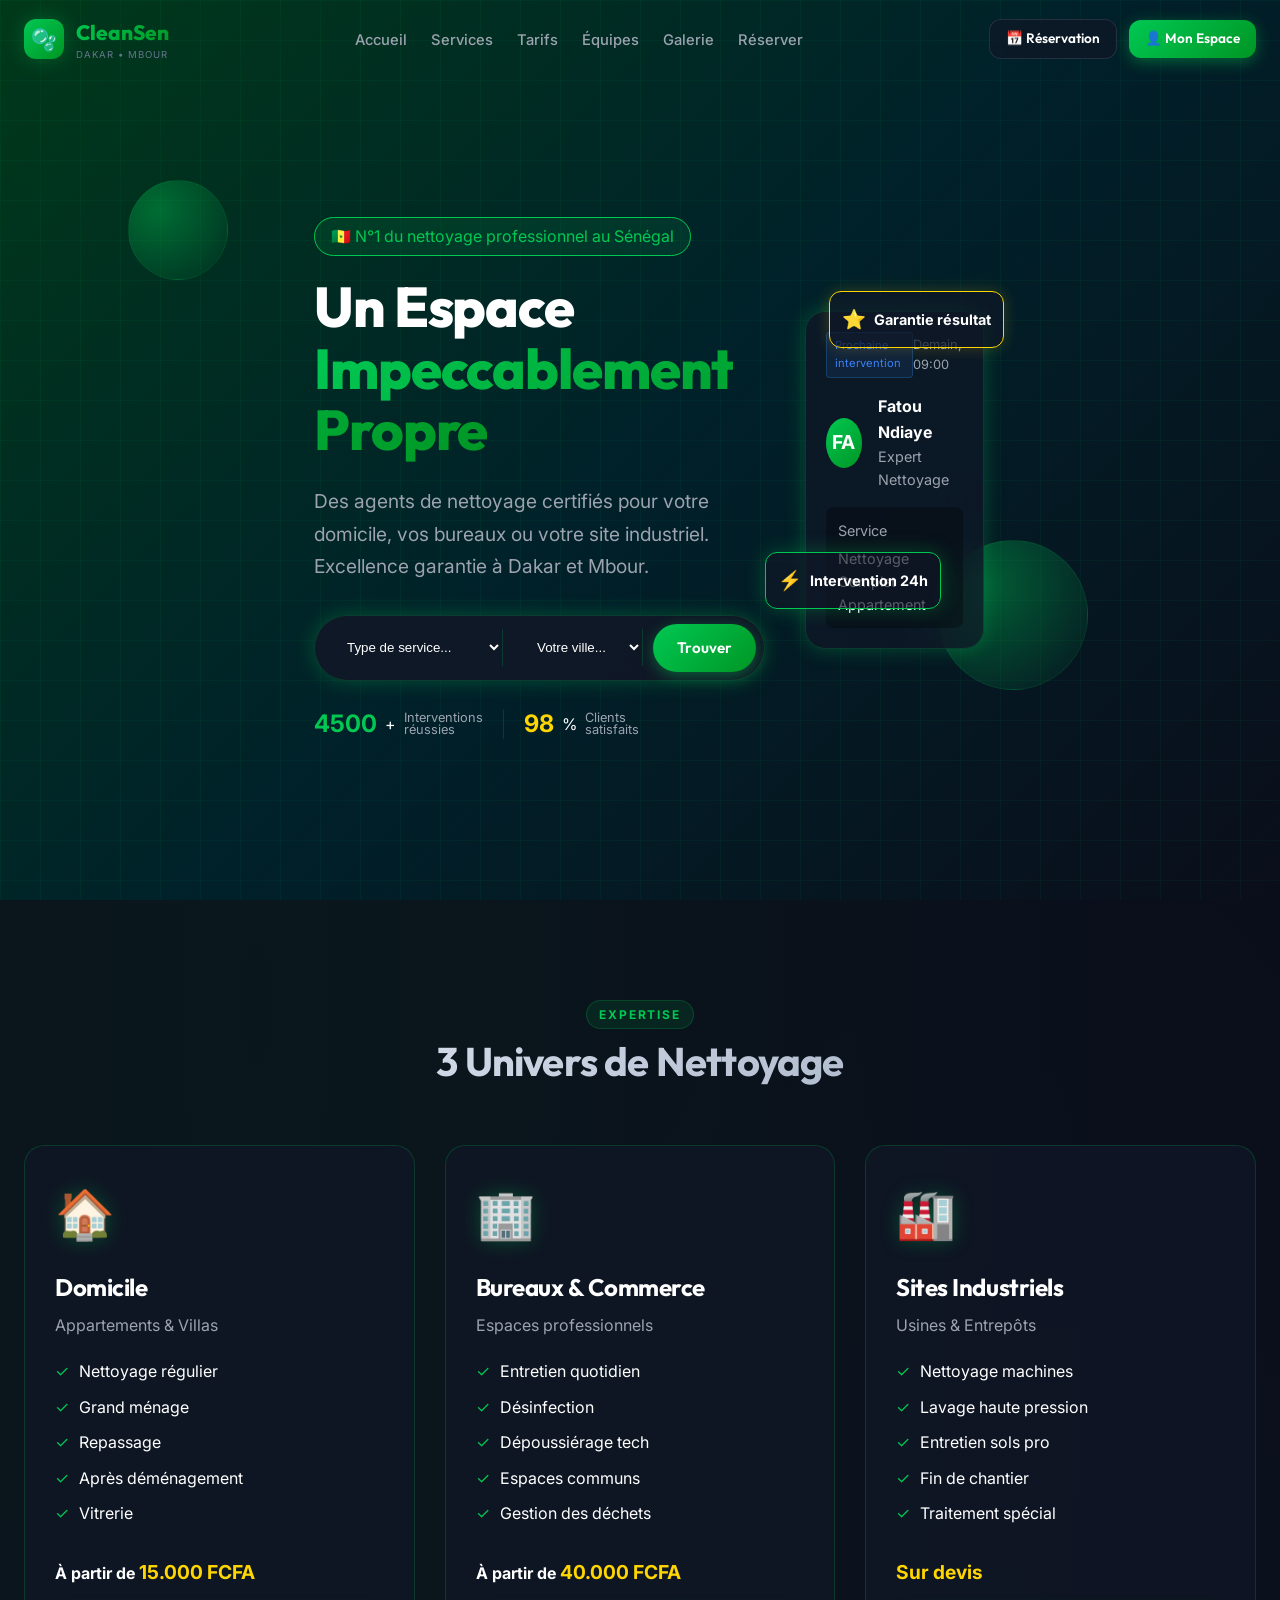
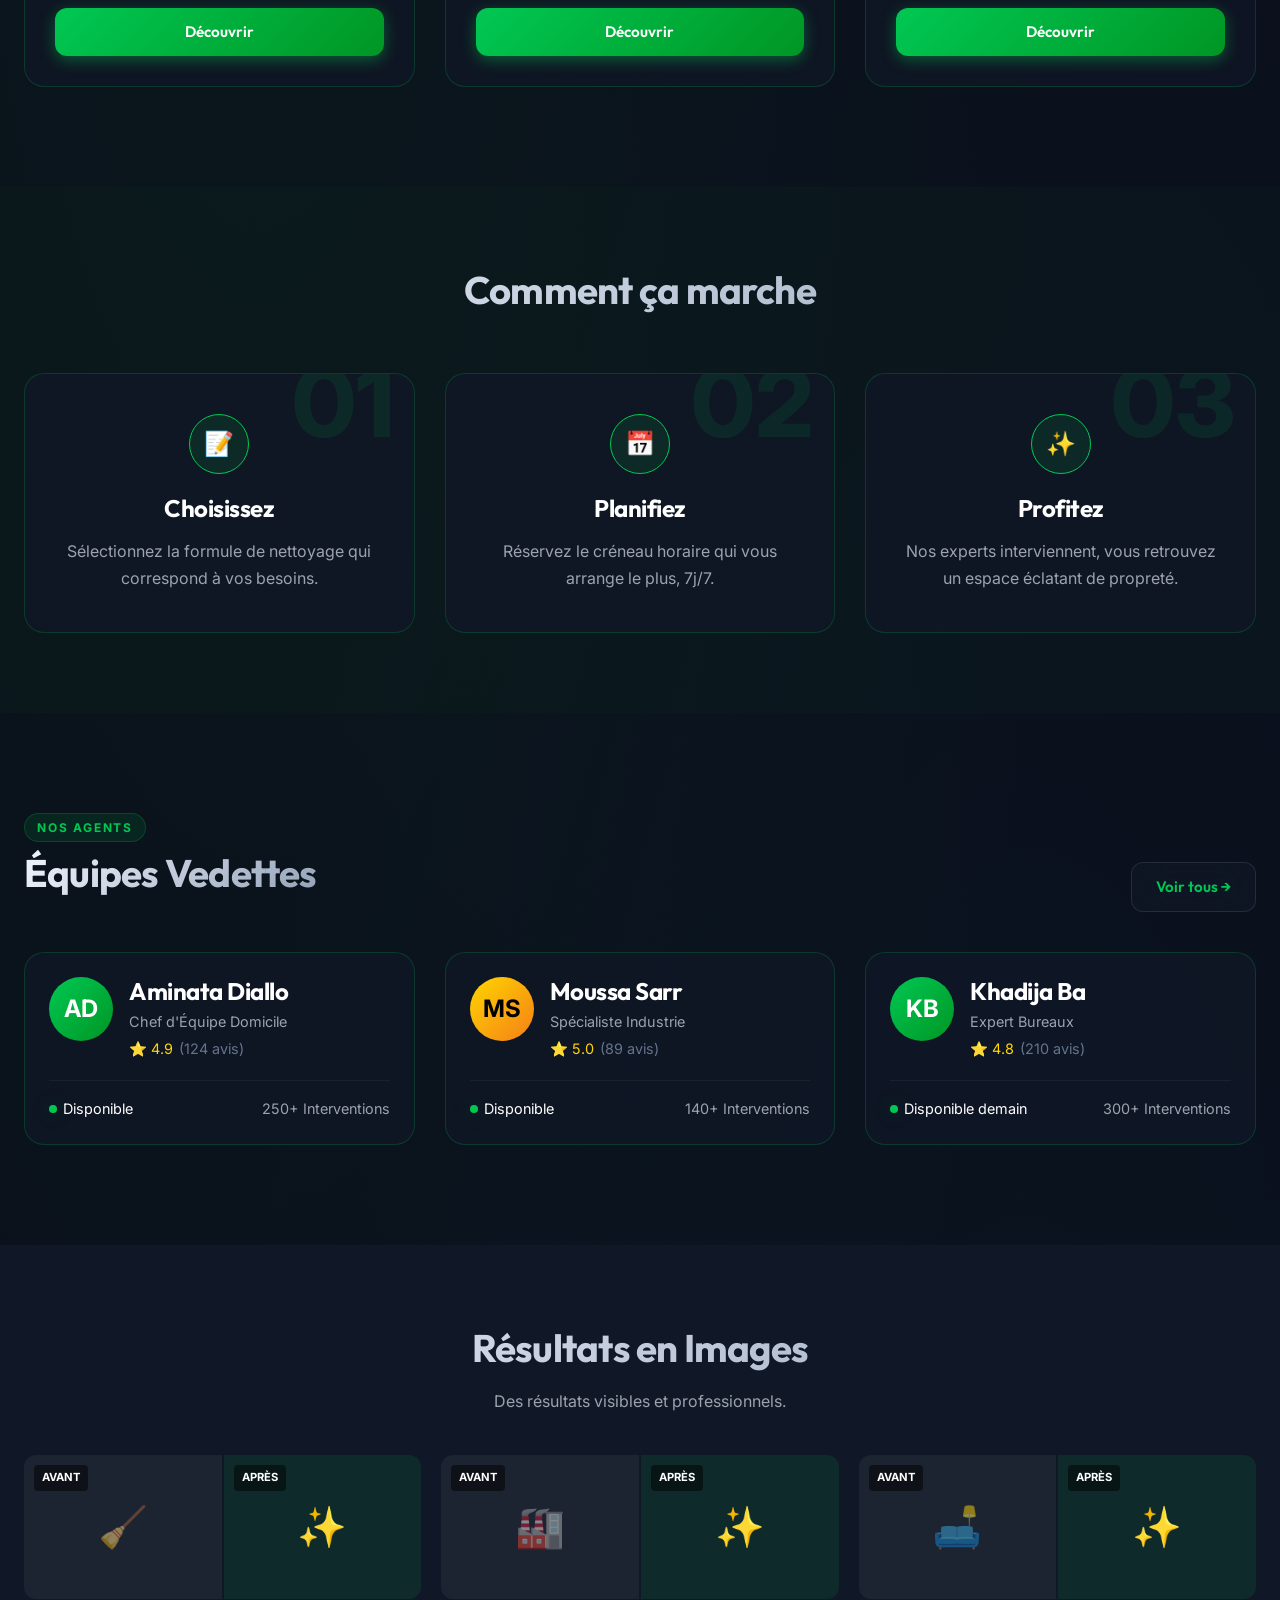
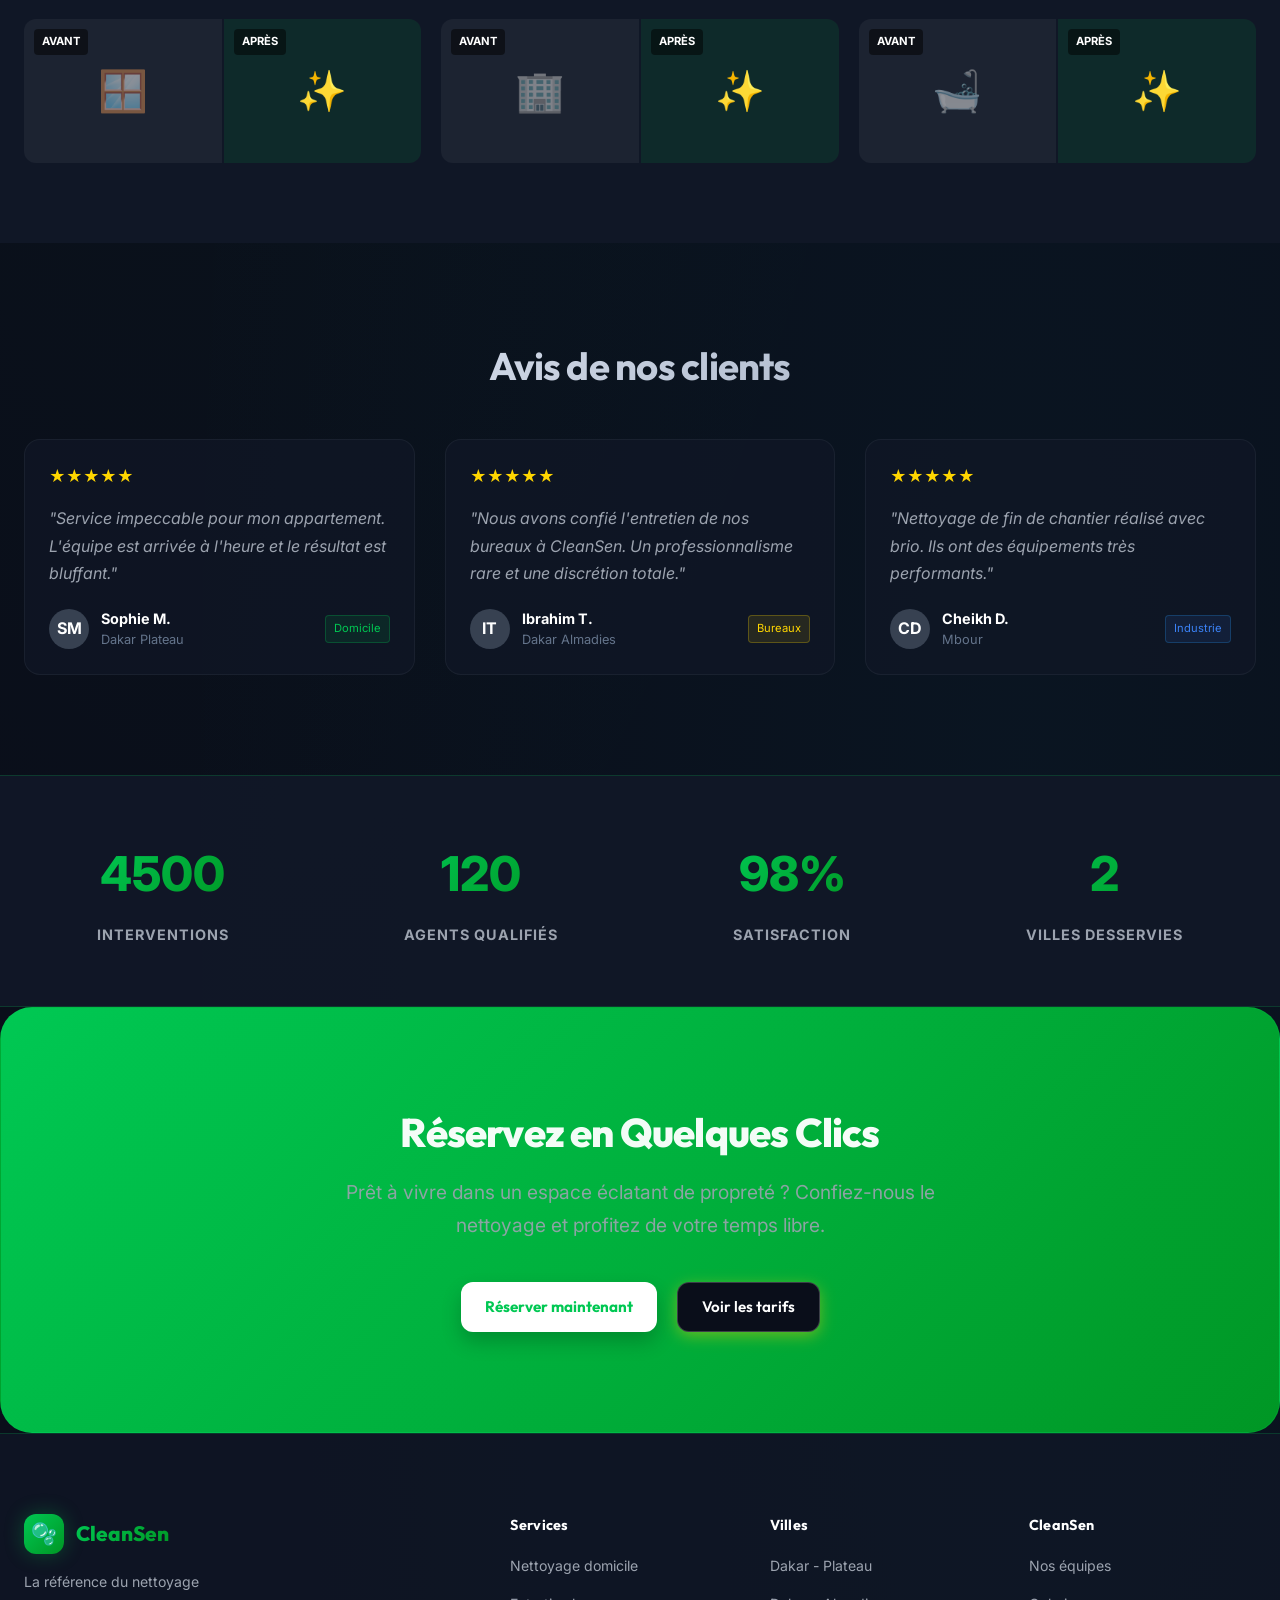
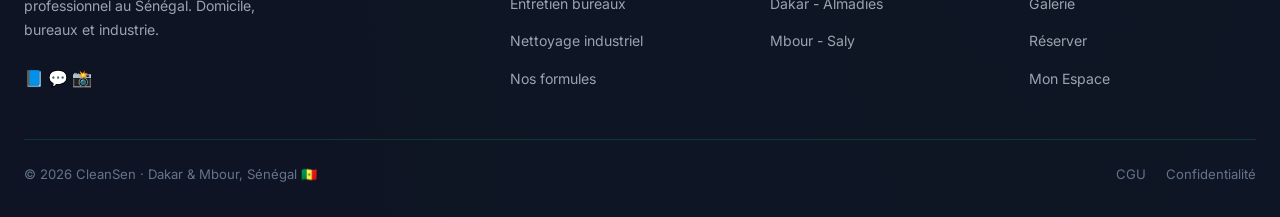
==== commit 6c60d4cf: "🎨 Redesign complet — style SenArtisan (vert/or/dark), toutes pages mises à jour" ====
--- a/index.html
+++ b/index.html
@@ -3,343 +3,544 @@
 <head>
   <meta charset="UTF-8">
   <meta name="viewport" content="width=device-width, initial-scale=1.0">
-  <title>CleanSen — Services de Nettoyage Professionnels à Dakar & Mbour | Sénégal</title>
-  <meta name="description" content="CleanSen : la référence du nettoyage professionnel au Sénégal. Domicile, bureaux, usines. Équipes certifiées à Dakar et Mbour. Réservez en ligne en 2 minutes.">
-  <meta name="keywords" content="nettoyage Dakar, nettoyage Mbour, femme de ménage Sénégal, nettoyage industriel Dakar, entretien bureaux Dakar">
+  <title>CleanSen - N°1 du nettoyage professionnel au Sénégal</title>
   <link rel="stylesheet" href="css/style.css">
+  <link rel="stylesheet" href="css/animations.css">
+  <link rel="stylesheet" href="css/components.css">
+  <style>
+    /* Redefining identity variables to guarantee exact styling if CSS missing */
+    :root {
+      --primary: #00C853;
+      --accent: #FFD600;
+      --bg-dark: #0a0e1a;
+      --bg-card: rgba(17,24,39,0.7);
+      --bg-surface: rgba(17,24,39,0.9);
+      --text-primary: #ffffff;
+      --text-secondary: #9ca3af;
+      --grad-primary: linear-gradient(135deg, #00C853 0%, #009624 100%);
+      --grad-gold: linear-gradient(135deg, #FFD600 0%, #F57F17 100%);
+      --shadow-glow: 0 0 20px rgba(0, 200, 83, 0.3);
+      --border: rgba(0,200,83,0.2);
+    }
+    body { background-color: var(--bg-dark); color: var(--text-primary); }
+    
+    /* Hero customizations */
+    .hero {
+      position: relative;
+      background: linear-gradient(135deg, #00391A 0%, #00212A 50%, #0a0e1a 100%);
+      padding: 160px 0 100px;
+      overflow: hidden;
+    }
+    .hero-grid {
+      position: absolute; inset: 0;
+      background-image: linear-gradient(rgba(0,200,83,0.05) 1px, transparent 1px), linear-gradient(90deg, rgba(0,200,83,0.05) 1px, transparent 1px);
+      background-size: 40px 40px;
+      z-index: 0;
+    }
+    .hero-bubbles {
+      position: absolute; inset: 0; z-index: 1; pointer-events: none;
+    }
+    .hero-bubble {
+      position: absolute; background: radial-gradient(circle at 30% 30%, rgba(0,200,83,0.4), transparent);
+      border-radius: 50%; border: 1px solid rgba(0,200,83,0.1);
+      animation: float 8s infinite ease-in-out;
+    }
+    .hero-content { position: relative; z-index: 2; display: grid; grid-template-columns: 1fr 1fr; gap: 40px; align-items: center; }
+    @media (max-width: 992px) { .hero-content { grid-template-columns: 1fr; text-align: center; } }
+    
+    .text-gradient { background: var(--grad-primary); -webkit-background-clip: text; -webkit-text-fill-color: transparent; }
+    .text-gradient-gold { background: var(--grad-gold); -webkit-background-clip: text; -webkit-text-fill-color: transparent; }
+    
+    .search-bar { background: var(--bg-surface); padding: 8px; border-radius: 50px; display: flex; gap: 10px; border: 1px solid var(--border); box-shadow: var(--shadow-glow); }
+    .search-bar select { background: transparent; border: none; color: white; padding: 10px 20px; outline: none; border-right: 1px solid var(--border); }
+    .search-bar option { background: var(--bg-dark); color: white; }
+    
+    .floating-card { background: var(--bg-card); backdrop-filter: blur(20px); border: 1px solid var(--border); padding: 20px; border-radius: 20px; box-shadow: var(--shadow-glow); position: relative; }
+    
+    .step-number { font-size: 6rem; font-weight: 800; color: rgba(0,200,83,0.1); position: absolute; top: -20px; right: 20px; line-height: 1; }
+    
+    .gallery-card { display: grid; grid-template-columns: 1fr 1fr; gap: 2px; border-radius: 12px; overflow: hidden; }
+    .gallery-panel { padding: 40px 20px; text-align: center; position: relative; }
+    .gallery-panel.avant { background: rgba(255,255,255,0.05); }
+    .gallery-panel.apres { background: rgba(0,200,83,0.1); }
+    .panel-label { position: absolute; top: 10px; left: 10px; font-size: 0.7rem; font-weight: bold; background: rgba(0,0,0,0.5); padding: 4px 8px; border-radius: 4px; }
+  </style>
 </head>
 <body>
 
-<div class="page-loader" id="page-loader">
-  <div class="loader-logo">CleanSen</div>
-  <div style="font-size:0.78rem;color:var(--text-muted);margin-bottom:16px;">✨ Nettoyage Professionnel · Sénégal</div>
-  <div class="loader-bar"><div class="loader-bar-fill"></div></div>
-</div>
-<div class="toast-container" id="toast-container"></div>
-
-<!-- ═══════════ NAVBAR ═══════════ -->
+<!-- Navbar -->
 <nav class="navbar" id="navbar">
   <div class="container">
     <div class="navbar-inner">
       <a href="index.html" class="nav-logo">
         <div class="nav-logo-icon">🫧</div>
-        <div>
-          <div class="nav-logo-text">CleanSen</div>
-          <span class="nav-logo-sub">Dakar • Mbour</span>
-        </div>
+        <div><div class="nav-logo-text">CleanSen</div><span class="nav-logo-sub">Dakar • Mbour</span></div>
       </a>
       <ul class="nav-links">
-        <li><a href="index.html" class="active">Accueil</a></li>
-        <li><a href="services.html">Nos Services</a></li>
+        <li><a href="index.html">Accueil</a></li>
+        <li><a href="services.html">Services</a></li>
         <li><a href="tarifs.html">Tarifs</a></li>
-        <li><a href="equipes.html">Nos Équipes</a></li>
+        <li><a href="equipes.html">Équipes</a></li>
         <li><a href="galerie.html">Galerie</a></li>
         <li><a href="reservation.html">Réserver</a></li>
       </ul>
       <div class="nav-actions">
-        <a href="reservation.html" class="btn btn-outline-cyan btn-sm">📅 Réservation</a>
-        <a href="dashboard-client.html" class="btn btn-cyan btn-sm">👤 Mon Espace</a>
-      </div>
-      <button class="mobile-menu-btn" onclick="toggleMenu()">☰</button>
+        <a href="reservation.html" class="btn btn-ghost btn-sm">📅 Réservation</a>
+        <a href="dashboard-client.html" class="btn btn-primary btn-sm">👤 Mon Espace</a>
+      </div>
+      <button class="mobile-menu-btn" onclick="toggleMobileMenu()">☰</button>
     </div>
   </div>
 </nav>
 
-<div id="mob-menu" style="display:none;position:fixed;top:68px;left:0;right:0;z-index:999;background:var(--navy-card);border-bottom:1px solid var(--border);padding:16px;backdrop-filter:blur(20px);">
+<!-- Mobile Menu -->
+<div id="mobile-menu" style="display:none;position:fixed;top:68px;left:0;right:0;z-index:999;background:var(--bg-card);border-bottom:1px solid var(--border);padding:16px;backdrop-filter:blur(20px);">
   <ul style="list-style:none;display:flex;flex-direction:column;gap:8px;">
-    <li><a href="index.html" style="display:block;padding:12px 16px;border-radius:10px;color:var(--cyan);">🏠 Accueil</a></li>
+    <li><a href="index.html" style="display:block;padding:12px 16px;border-radius:10px;color:var(--text-secondary);">🏠 Accueil</a></li>
     <li><a href="services.html" style="display:block;padding:12px 16px;border-radius:10px;color:var(--text-secondary);">🧹 Services</a></li>
     <li><a href="tarifs.html" style="display:block;padding:12px 16px;border-radius:10px;color:var(--text-secondary);">💰 Tarifs</a></li>
     <li><a href="equipes.html" style="display:block;padding:12px 16px;border-radius:10px;color:var(--text-secondary);">👥 Équipes</a></li>
-    <li><a href="galerie.html" style="display:block;padding:12px 16px;border-radius:10px;color:var(--text-secondary);">📸 Galerie</a></li>
-    <li><a href="reservation.html" class="btn btn-cyan" style="width:100%;justify-content:center;margin-top:8px;">📅 Réserver maintenant</a></li>
+    <li><a href="reservation.html" class="btn btn-primary" style="width:100%;justify-content:center;margin-top:8px;">📅 Réserver</a></li>
   </ul>
 </div>
 
-<!-- ═══════════ HERO ═══════════ -->
-<section class="hero-cleansen" id="hero">
+<!-- Hero Section -->
+<section class="hero">
   <div class="hero-grid"></div>
-  <!-- Orbs -->
-  <div style="position:absolute;width:500px;height:500px;top:-100px;right:-100px;border-radius:50%;background:radial-gradient(circle,rgba(0,188,212,0.08),transparent);pointer-events:none;"></div>
-  <div style="position:absolute;width:350px;height:350px;bottom:-50px;left:100px;border-radius:50%;background:radial-gradient(circle,rgba(0,229,160,0.06),transparent);pointer-events:none;"></div>
-
-  <div class="container" style="padding-top:40px;padding-bottom:60px;">
-    <div style="display:grid;grid-template-columns:1fr 1fr;gap:60px;align-items:center;">
-
-      <!-- Gauche -->
-      <div>
-        <div style="display:inline-flex;align-items:center;gap:8px;background:rgba(0,188,212,0.1);border:1px solid rgba(0,188,212,0.25);border-radius:99px;padding:6px 16px;font-size:0.8rem;font-weight:600;color:var(--cyan);margin-bottom:24px;animation:fadeInDown 0.8s ease both;">
-          <span style="width:6px;height:6px;border-radius:50%;background:var(--cyan);animation:pulse 1.5s infinite;"></span>
-          🇸🇳 N°1 du nettoyage professionnel au Sénégal
-        </div>
-
-        <h1 style="font-size:clamp(2.2rem,5vw,4.2rem);font-weight:900;line-height:1.05;margin-bottom:24px;animation:fadeInUp 0.8s ease 0.1s both;">
-          Un Espace<br>
-          <span style="background:var(--grad-main);-webkit-background-clip:text;-webkit-text-fill-color:transparent;background-clip:text;">Impeccablement</span><br>
-          Propre
-        </h1>
-
-        <p style="font-size:1.1rem;color:rgba(232,244,255,0.7);margin-bottom:32px;max-width:480px;animation:fadeInUp 0.8s ease 0.2s both;">
-          Domicile, bureau ou usine — nos équipes certifiées interviennent partout à <strong style="color:var(--cyan)">Dakar</strong> et <strong style="color:var(--fresh)">Mbour</strong>. Résultats garantis ou remboursé.
-        </p>
-
-        <!-- Sélecteur service -->
-        <div style="background:var(--glass-bg);backdrop-filter:var(--glass-blur);border:1.5px solid rgba(0,188,212,0.2);border-radius:20px;padding:12px;display:flex;gap:12px;margin-bottom:20px;animation:fadeInUp 0.8s ease 0.3s both;box-shadow:var(--shadow-lg);">
-          <select id="hero-service-type" class="form-control" style="flex:1;border-color:transparent;background:transparent;font-size:0.95rem;" onchange="updateHeroSelect()">
-            <option value="">🧹 Type de service</option>
-            <option value="domicile">🏠 Nettoyage Domicile</option>
-            <option value="bureau">🏢 Entretien Bureaux</option>
-            <option value="industrie">🏭 Nettoyage Industriel</option>
-          </select>
-          <select id="hero-ville" class="form-control" style="width:140px;flex-shrink:0;border-color:transparent;background:transparent;font-size:0.95rem;">
-            <option value="">📍 Ville</option>
-            <option value="Dakar">🌆 Dakar</option>
-            <option value="Mbour">🏖️ Mbour</option>
-          </select>
-          <a href="reservation.html" class="btn btn-cyan" style="border-radius:14px;flex-shrink:0;">Réserver →</a>
-        </div>
-
-        <!-- Quick links -->
-        <div style="display:flex;gap:10px;flex-wrap:wrap;animation:fadeInUp 0.8s ease 0.4s both;">
-          <span style="font-size:0.78rem;color:var(--text-muted);align-self:center;">Rapide :</span>
-          <a href="services.html#domicile" class="btn btn-ghost btn-sm" style="font-size:0.78rem;padding:6px 14px;">🏠 Domicile</a>
-          <a href="services.html#bureau" class="btn btn-ghost btn-sm" style="font-size:0.78rem;padding:6px 14px;">🏢 Bureaux</a>
-          <a href="services.html#industrie" class="btn btn-ghost btn-sm" style="font-size:0.78rem;padding:6px 14px;">🏭 Industrie</a>
-        </div>
-
-        <!-- Stats -->
-        <div style="display:flex;gap:32px;margin-top:32px;animation:fadeInUp 0.8s ease 0.5s both;">
-          <div>
-            <div style="font-family:var(--font-display);font-size:1.8rem;font-weight:800;" data-count="4500">0</div>
-            <div style="font-size:0.78rem;color:var(--text-muted);">Interventions réalisées</div>
-          </div>
-          <div>
-            <div style="font-family:var(--font-display);font-size:1.8rem;font-weight:800;" data-count="98">0</div>
-            <div style="font-size:0.78rem;color:var(--text-muted);">% Satisfaction client</div>
-          </div>
-          <div>
-            <div style="font-family:var(--font-display);font-size:1.8rem;font-weight:800;" data-count="120">0</div>
-            <div style="font-size:0.78rem;color:var(--text-muted);">Agents certifiés</div>
-          </div>
-        </div>
-      </div>
-
-      <!-- Droite — Dashboard visuel -->
-      <div style="position:relative;" class="animate-fadeInUp" style="animation-delay:0.3s">
-        <!-- Carte principale -->
-        <div style="background:var(--glass-bg);backdrop-filter:var(--glass-blur);border:1px solid var(--glass-border);border-radius:24px;padding:28px;box-shadow:var(--shadow-lg);">
-          <div style="display:flex;align-items:center;justify-content:space-between;margin-bottom:20px;">
-            <div style="font-weight:700;font-size:1rem;">Prochaine intervention</div>
-            <span class="badge badge-fresh">● Confirmé</span>
-          </div>
-          <div style="background:rgba(0,188,212,0.08);border-radius:14px;padding:16px;margin-bottom:16px;">
-            <div style="display:flex;align-items:center;gap:12px;">
-              <div style="width:48px;height:48px;border-radius:12px;background:var(--grad-main);display:flex;align-items:center;justify-content:center;font-size:1.4rem;">🧹</div>
-              <div>
-                <div style="font-weight:700;margin-bottom:2px;">Ménage Standard</div>
-                <div style="font-size:0.78rem;color:var(--text-muted);">Almadies, Villa N°12</div>
-              </div>
+  <div class="hero-bubbles">
+    <div class="hero-bubble" style="width:100px;height:100px;top:20%;left:10%;"></div>
+    <div class="hero-bubble" style="width:150px;height:150px;top:60%;right:15%;animation-delay:2s;"></div>
+  </div>
+  
+  <div class="container hero-content">
+    <div>
+      <div class="badge-pill badge-green" style="display:inline-block; margin-bottom: 20px; padding: 6px 16px; border-radius: 50px; background: rgba(0,200,83,0.1); border: 1px solid var(--primary); color: var(--primary);">
+        🇸🇳 N°1 du nettoyage professionnel au Sénégal
+      </div>
+      <h1 style="font-size: 3.5rem; line-height: 1.1; margin-bottom: 24px; font-weight: 800;">
+        Un Espace <br><span class="text-gradient">Impeccablement Propre</span>
+      </h1>
+      <p style="font-size: 1.2rem; color: var(--text-secondary); margin-bottom: 32px; max-width: 480px;">
+        Des agents de nettoyage certifiés pour votre domicile, vos bureaux ou votre site industriel. Excellence garantie à Dakar et Mbour.
+      </p>
+      
+      <div class="search-bar" style="margin-bottom: 24px;">
+        <select>
+          <option>Type de service...</option>
+          <option>Nettoyage Domicile</option>
+          <option>Entretien Bureaux</option>
+          <option>Nettoyage Industriel</option>
+        </select>
+        <select>
+          <option>Votre ville...</option>
+          <option>Dakar</option>
+          <option>Mbour</option>
+        </select>
+        <a href="reservation.html" class="btn btn-primary" style="border-radius: 50px;">Trouver</a>
+      </div>
+      
+      <div style="display: flex; gap: 20px; align-items: center;">
+        <div style="display: flex; align-items: center; gap: 8px;">
+          <span style="font-size: 1.5rem; font-weight: bold; color: var(--primary);" class="data-count">4500</span>+
+          <span style="font-size: 0.8rem; color: var(--text-secondary); line-height: 1;">Interventions<br>réussies</span>
+        </div>
+        <div style="width: 1px; height: 30px; background: var(--border);"></div>
+        <div style="display: flex; align-items: center; gap: 8px;">
+          <span style="font-size: 1.5rem; font-weight: bold; color: var(--accent);" class="data-count">98</span>%
+          <span style="font-size: 0.8rem; color: var(--text-secondary); line-height: 1;">Clients<br>satisfaits</span>
+        </div>
+      </div>
+    </div>
+    
+    <div style="position: relative;">
+      <div class="floating-card" style="max-width: 320px; margin: 0 auto; animation: float 6s infinite ease-in-out;">
+        <div style="display: flex; justify-content: space-between; align-items: center; margin-bottom: 16px;">
+          <div class="badge-blue" style="font-size: 0.7rem; padding: 4px 8px; border-radius: 4px; background: rgba(59,130,246,0.1); color: #3b82f6;">Prochaine intervention</div>
+          <div style="color: var(--text-secondary); font-size: 0.8rem;">Demain, 09:00</div>
+        </div>
+        <div style="display: flex; gap: 16px; align-items: center; margin-bottom: 16px;">
+          <div style="width: 50px; height: 50px; border-radius: 50%; background: var(--grad-primary); display: flex; align-items: center; justify-content: center; font-weight: bold; font-size: 1.2rem;">FA</div>
+          <div>
+            <div style="font-weight: bold;">Fatou Ndiaye</div>
+            <div style="color: var(--text-secondary); font-size: 0.9rem;">Expert Nettoyage</div>
+          </div>
+        </div>
+        <div style="background: rgba(0,0,0,0.3); border-radius: 8px; padding: 12px; font-size: 0.9rem;">
+          <div style="color: var(--text-secondary); margin-bottom: 4px;">Service</div>
+          <div>Nettoyage Complet Appartement</div>
+        </div>
+      </div>
+      
+      <div style="position: absolute; top: -20px; right: -20px; background: var(--bg-card); padding: 12px; border-radius: 12px; border: 1px solid var(--accent); box-shadow: 0 0 15px rgba(255,214,0,0.2); animation: float 5s infinite ease-in-out reverse;">
+        <div style="display: flex; gap: 8px; align-items: center;">
+          <span style="font-size: 1.2rem;">⭐</span>
+          <span style="font-weight: bold; font-size: 0.9rem;">Garantie résultat</span>
+        </div>
+      </div>
+      
+      <div style="position: absolute; bottom: 40px; left: -40px; background: var(--bg-card); padding: 12px; border-radius: 12px; border: 1px solid var(--primary); box-shadow: var(--shadow-glow); animation: float 7s infinite ease-in-out;">
+        <div style="display: flex; gap: 8px; align-items: center;">
+          <span style="font-size: 1.2rem;">⚡</span>
+          <span style="font-weight: bold; font-size: 0.9rem;">Intervention 24h</span>
+        </div>
+      </div>
+    </div>
+  </div>
+</section>
+
+<!-- Univers -->
+<section style="padding: 100px 0;">
+  <div class="container">
+    <div style="text-align: center; margin-bottom: 60px;">
+      <div class="section-label" style="color: var(--primary); text-transform: uppercase; font-weight: bold; margin-bottom: 8px;">Expertise</div>
+      <h2 class="section-title" style="font-size: 2.5rem;">3 Univers de Nettoyage</h2>
+    </div>
+    
+    <div style="display: grid; grid-template-columns: repeat(auto-fit, minmax(300px, 1fr)); gap: 30px;">
+      <!-- Domicile -->
+      <div class="card" style="background: var(--bg-card); border: 1px solid var(--border); border-radius: 20px; padding: 30px; transition: all 0.3s ease; cursor: pointer;">
+        <div style="font-size: 3rem; margin-bottom: 20px; text-shadow: var(--shadow-glow);">🏠</div>
+        <h3 style="font-size: 1.5rem; margin-bottom: 10px;">Domicile</h3>
+        <p style="color: var(--text-secondary); margin-bottom: 20px;">Appartements & Villas</p>
+        <ul style="list-style: none; margin-bottom: 30px; display: flex; flex-direction: column; gap: 10px;">
+          <li style="display: flex; gap: 10px; align-items: center;"><span style="color: var(--primary);">✓</span> Nettoyage régulier</li>
+          <li style="display: flex; gap: 10px; align-items: center;"><span style="color: var(--primary);">✓</span> Grand ménage</li>
+          <li style="display: flex; gap: 10px; align-items: center;"><span style="color: var(--primary);">✓</span> Repassage</li>
+          <li style="display: flex; gap: 10px; align-items: center;"><span style="color: var(--primary);">✓</span> Après déménagement</li>
+          <li style="display: flex; gap: 10px; align-items: center;"><span style="color: var(--primary);">✓</span> Vitrerie</li>
+        </ul>
+        <div style="font-weight: bold; margin-bottom: 20px;">À partir de <span style="color: var(--accent); font-size: 1.2rem;">15.000 FCFA</span></div>
+        <a href="services.html#domicile" class="btn btn-primary" style="width: 100%; justify-content: center;">Découvrir</a>
+      </div>
+      
+      <!-- Bureaux -->
+      <div class="card" style="background: var(--bg-card); border: 1px solid var(--border); border-radius: 20px; padding: 30px; transition: all 0.3s ease; cursor: pointer;">
+        <div style="font-size: 3rem; margin-bottom: 20px; text-shadow: var(--shadow-glow);">🏢</div>
+        <h3 style="font-size: 1.5rem; margin-bottom: 10px;">Bureaux & Commerce</h3>
+        <p style="color: var(--text-secondary); margin-bottom: 20px;">Espaces professionnels</p>
+        <ul style="list-style: none; margin-bottom: 30px; display: flex; flex-direction: column; gap: 10px;">
+          <li style="display: flex; gap: 10px; align-items: center;"><span style="color: var(--primary);">✓</span> Entretien quotidien</li>
+          <li style="display: flex; gap: 10px; align-items: center;"><span style="color: var(--primary);">✓</span> Désinfection</li>
+          <li style="display: flex; gap: 10px; align-items: center;"><span style="color: var(--primary);">✓</span> Dépoussiérage tech</li>
+          <li style="display: flex; gap: 10px; align-items: center;"><span style="color: var(--primary);">✓</span> Espaces communs</li>
+          <li style="display: flex; gap: 10px; align-items: center;"><span style="color: var(--primary);">✓</span> Gestion des déchets</li>
+        </ul>
+        <div style="font-weight: bold; margin-bottom: 20px;">À partir de <span style="color: var(--accent); font-size: 1.2rem;">40.000 FCFA</span></div>
+        <a href="services.html#bureau" class="btn btn-primary" style="width: 100%; justify-content: center;">Découvrir</a>
+      </div>
+      
+      <!-- Industrie -->
+      <div class="card" style="background: var(--bg-card); border: 1px solid var(--border); border-radius: 20px; padding: 30px; transition: all 0.3s ease; cursor: pointer;">
+        <div style="font-size: 3rem; margin-bottom: 20px; text-shadow: var(--shadow-glow);">🏭</div>
+        <h3 style="font-size: 1.5rem; margin-bottom: 10px;">Sites Industriels</h3>
+        <p style="color: var(--text-secondary); margin-bottom: 20px;">Usines & Entrepôts</p>
+        <ul style="list-style: none; margin-bottom: 30px; display: flex; flex-direction: column; gap: 10px;">
+          <li style="display: flex; gap: 10px; align-items: center;"><span style="color: var(--primary);">✓</span> Nettoyage machines</li>
+          <li style="display: flex; gap: 10px; align-items: center;"><span style="color: var(--primary);">✓</span> Lavage haute pression</li>
+          <li style="display: flex; gap: 10px; align-items: center;"><span style="color: var(--primary);">✓</span> Entretien sols pro</li>
+          <li style="display: flex; gap: 10px; align-items: center;"><span style="color: var(--primary);">✓</span> Fin de chantier</li>
+          <li style="display: flex; gap: 10px; align-items: center;"><span style="color: var(--primary);">✓</span> Traitement spécial</li>
+        </ul>
+        <div style="font-weight: bold; margin-bottom: 20px; color: var(--accent); font-size: 1.2rem;">Sur devis</div>
+        <a href="services.html#industrie" class="btn btn-primary" style="width: 100%; justify-content: center;">Découvrir</a>
+      </div>
+    </div>
+  </div>
+</section>
+
+<!-- Comment ça marche -->
+<section style="padding: 80px 0; background: rgba(0,200,83,0.02);">
+  <div class="container">
+    <div style="text-align: center; margin-bottom: 60px;">
+      <h2 class="section-title">Comment ça marche</h2>
+    </div>
+    
+    <div style="display: grid; grid-template-columns: repeat(auto-fit, minmax(280px, 1fr)); gap: 30px;">
+      <div class="card" style="background: var(--bg-card); padding: 40px 30px; border-radius: 20px; border: 1px solid var(--border); position: relative; overflow: hidden; text-align: center;">
+        <div class="step-number">01</div>
+        <div style="width: 60px; height: 60px; border-radius: 50%; background: rgba(0,200,83,0.1); border: 1px solid var(--primary); display: flex; align-items: center; justify-content: center; font-size: 1.5rem; margin: 0 auto 20px; position: relative; z-index: 2;">📝</div>
+        <h3 style="position: relative; z-index: 2; margin-bottom: 15px;">Choisissez</h3>
+        <p style="color: var(--text-secondary); position: relative; z-index: 2;">Sélectionnez la formule de nettoyage qui correspond à vos besoins.</p>
+      </div>
+      
+      <div class="card" style="background: var(--bg-card); padding: 40px 30px; border-radius: 20px; border: 1px solid var(--border); position: relative; overflow: hidden; text-align: center;">
+        <div class="step-number">02</div>
+        <div style="width: 60px; height: 60px; border-radius: 50%; background: rgba(0,200,83,0.1); border: 1px solid var(--primary); display: flex; align-items: center; justify-content: center; font-size: 1.5rem; margin: 0 auto 20px; position: relative; z-index: 2;">📅</div>
+        <h3 style="position: relative; z-index: 2; margin-bottom: 15px;">Planifiez</h3>
+        <p style="color: var(--text-secondary); position: relative; z-index: 2;">Réservez le créneau horaire qui vous arrange le plus, 7j/7.</p>
+      </div>
+      
+      <div class="card" style="background: var(--bg-card); padding: 40px 30px; border-radius: 20px; border: 1px solid var(--border); position: relative; overflow: hidden; text-align: center;">
+        <div class="step-number">03</div>
+        <div style="width: 60px; height: 60px; border-radius: 50%; background: rgba(0,200,83,0.1); border: 1px solid var(--primary); display: flex; align-items: center; justify-content: center; font-size: 1.5rem; margin: 0 auto 20px; position: relative; z-index: 2;">✨</div>
+        <h3 style="position: relative; z-index: 2; margin-bottom: 15px;">Profitez</h3>
+        <p style="color: var(--text-secondary); position: relative; z-index: 2;">Nos experts interviennent, vous retrouvez un espace éclatant de propreté.</p>
+      </div>
+    </div>
+  </div>
+</section>
+
+<!-- Equipes vedettes -->
+<section style="padding: 100px 0;">
+  <div class="container">
+    <div style="display: flex; justify-content: space-between; align-items: flex-end; margin-bottom: 40px;">
+      <div>
+        <div class="section-label" style="color: var(--primary); font-weight: bold; margin-bottom: 8px;">NOS AGENTS</div>
+        <h2 class="section-title">Équipes Vedettes</h2>
+      </div>
+      <a href="equipes.html" class="btn btn-ghost" style="color: var(--primary);">Voir tous →</a>
+    </div>
+    
+    <div style="display: grid; grid-template-columns: repeat(auto-fit, minmax(300px, 1fr)); gap: 30px;">
+      <div class="card" style="background: var(--bg-card); border-radius: 20px; border: 1px solid var(--border); padding: 24px;">
+        <div style="display: flex; gap: 16px; margin-bottom: 20px;">
+          <div style="width: 64px; height: 64px; border-radius: 50%; background: var(--grad-primary); display: flex; align-items: center; justify-content: center; font-size: 1.5rem; font-weight: bold;">AD</div>
+          <div>
+            <h3 style="margin: 0 0 4px 0;">Aminata Diallo</h3>
+            <div style="color: var(--text-secondary); font-size: 0.9rem; margin-bottom: 4px;">Chef d'Équipe Domicile</div>
+            <div style="display: flex; align-items: center; gap: 6px; font-size: 0.9rem;">
+              <span style="color: var(--accent);">⭐ 4.9</span>
+              <span style="color: var(--text-muted);">(124 avis)</span>
             </div>
           </div>
-          <div style="display:flex;justify-content:space-between;margin-bottom:20px;">
-            <div style="text-align:center;">
-              <div style="font-size:0.7rem;color:var(--text-muted);margin-bottom:2px;">DATE</div>
-              <div style="font-weight:700;font-size:0.9rem;">Lun 28 Juil</div>
+        </div>
+        <div style="display: flex; justify-content: space-between; border-top: 1px solid rgba(255,255,255,0.05); padding-top: 16px;">
+          <div style="display: flex; align-items: center; gap: 6px;">
+            <div style="width: 8px; height: 8px; border-radius: 50%; background: var(--primary); box-shadow: var(--shadow-glow);"></div>
+            <span style="font-size: 0.9rem;">Disponible</span>
+          </div>
+          <div style="color: var(--text-secondary); font-size: 0.9rem;">250+ Interventions</div>
+        </div>
+      </div>
+      
+      <div class="card" style="background: var(--bg-card); border-radius: 20px; border: 1px solid var(--border); padding: 24px;">
+        <div style="display: flex; gap: 16px; margin-bottom: 20px;">
+          <div style="width: 64px; height: 64px; border-radius: 50%; background: var(--grad-gold); display: flex; align-items: center; justify-content: center; font-size: 1.5rem; font-weight: bold; color: #000;">MS</div>
+          <div>
+            <h3 style="margin: 0 0 4px 0;">Moussa Sarr</h3>
+            <div style="color: var(--text-secondary); font-size: 0.9rem; margin-bottom: 4px;">Spécialiste Industrie</div>
+            <div style="display: flex; align-items: center; gap: 6px; font-size: 0.9rem;">
+              <span style="color: var(--accent);">⭐ 5.0</span>
+              <span style="color: var(--text-muted);">(89 avis)</span>
             </div>
-            <div style="text-align:center;">
-              <div style="font-size:0.7rem;color:var(--text-muted);margin-bottom:2px;">HEURE</div>
-              <div style="font-weight:700;font-size:0.9rem;">09h00</div>
+          </div>
+        </div>
+        <div style="display: flex; justify-content: space-between; border-top: 1px solid rgba(255,255,255,0.05); padding-top: 16px;">
+          <div style="display: flex; align-items: center; gap: 6px;">
+            <div style="width: 8px; height: 8px; border-radius: 50%; background: var(--primary); box-shadow: var(--shadow-glow);"></div>
+            <span style="font-size: 0.9rem;">Disponible</span>
+          </div>
+          <div style="color: var(--text-secondary); font-size: 0.9rem;">140+ Interventions</div>
+        </div>
+      </div>
+
+      <div class="card" style="background: var(--bg-card); border-radius: 20px; border: 1px solid var(--border); padding: 24px;">
+        <div style="display: flex; gap: 16px; margin-bottom: 20px;">
+          <div style="width: 64px; height: 64px; border-radius: 50%; background: var(--grad-primary); display: flex; align-items: center; justify-content: center; font-size: 1.5rem; font-weight: bold;">KB</div>
+          <div>
+            <h3 style="margin: 0 0 4px 0;">Khadija Ba</h3>
+            <div style="color: var(--text-secondary); font-size: 0.9rem; margin-bottom: 4px;">Expert Bureaux</div>
+            <div style="display: flex; align-items: center; gap: 6px; font-size: 0.9rem;">
+              <span style="color: var(--accent);">⭐ 4.8</span>
+              <span style="color: var(--text-muted);">(210 avis)</span>
             </div>
-            <div style="text-align:center;">
-              <div style="font-size:0.7rem;color:var(--text-muted);margin-bottom:2px;">DURÉE</div>
-              <div style="font-weight:700;font-size:0.9rem;">2-3h</div>
-            </div>
-            <div style="text-align:center;">
-              <div style="font-size:0.7rem;color:var(--text-muted);margin-bottom:2px;">PRIX</div>
-              <div style="font-weight:700;font-size:0.9rem;color:var(--cyan);">15 000</div>
-            </div>
-          </div>
-          <!-- Équipière -->
-          <div style="display:flex;align-items:center;gap:10px;background:var(--navy-surface);border-radius:12px;padding:12px;">
-            <div style="width:36px;height:36px;border-radius:50%;background:rgba(0,188,212,0.2);border:2px solid rgba(0,188,212,0.4);display:flex;align-items:center;justify-content:center;font-weight:700;font-size:0.75rem;color:var(--cyan);">KD</div>
-            <div>
-              <div style="font-size:0.85rem;font-weight:600;">Khady Diallo</div>
-              <div style="font-size:0.72rem;color:var(--text-muted);">Chef d'équipe · ⭐ 4.9</div>
-            </div>
-            <a href="reservation.html" style="margin-left:auto;" class="btn btn-outline-cyan btn-sm">Modifier</a>
-          </div>
-        </div>
-
-        <!-- Cartes flottantes -->
-        <div style="position:absolute;top:-20px;right:-30px;background:var(--glass-bg);backdrop-filter:var(--glass-blur);border:1px solid var(--glass-border);border-radius:14px;padding:12px 16px;display:flex;align-items:center;gap:10px;box-shadow:var(--shadow-md);animation:float 4s ease-in-out infinite;white-space:nowrap;">
-          <div style="width:32px;height:32px;border-radius:8px;background:rgba(0,229,160,0.2);display:flex;align-items:center;justify-content:center;">✅</div>
-          <div>
-            <div style="font-size:0.8rem;font-weight:700;">Garantie résultat</div>
-            <div style="font-size:0.68rem;color:var(--text-muted);">Ou remboursé</div>
-          </div>
-        </div>
-
-        <div style="position:absolute;bottom:-15px;left:-30px;background:var(--glass-bg);backdrop-filter:var(--glass-blur);border:1px solid var(--glass-border);border-radius:14px;padding:12px 16px;display:flex;align-items:center;gap:10px;box-shadow:var(--shadow-md);animation:float2 5s ease-in-out 1s infinite;white-space:nowrap;">
-          <div style="width:32px;height:32px;border-radius:8px;background:rgba(0,188,212,0.2);display:flex;align-items:center;justify-content:center;">⚡</div>
-          <div>
-            <div style="font-size:0.8rem;font-weight:700;">Intervention 24h</div>
-            <div style="font-size:0.68rem;color:var(--text-muted);">Urgences acceptées</div>
-          </div>
-        </div>
-      </div>
-    </div>
-  </div>
-</section>
-
-<!-- ═══════════ 3 UNIVERS ═══════════ -->
-<section class="section" id="univers">
-  <div class="container">
-    <div class="section-header">
-      <div class="section-label">Nos Univers</div>
-      <h2 class="section-title">3 Solutions de Nettoyage</h2>
-      <p class="section-subtitle">Une expertise dédiée pour chaque type d'espace, des équipes spécialisées et du matériel professionnel</p>
-    </div>
-
-    <div class="grid-3" id="univers-grid"></div>
-  </div>
-</section>
-
-<!-- ═══════════ COMMENT ÇA MARCHE ═══════════ -->
-<section class="section" style="background:var(--navy-card);border-top:1px solid var(--border);border-bottom:1px solid var(--border);">
-  <div class="container">
-    <div class="section-header">
-      <div class="section-label">Simple & Rapide</div>
-      <h2 class="section-title">Réservez en 3 Étapes</h2>
-    </div>
-    <div class="grid-3">
-      <div class="card card-body text-center" data-animate data-delay="100">
-        <div style="width:64px;height:64px;background:rgba(0,188,212,0.12);border-radius:50%;display:flex;align-items:center;justify-content:center;margin:0 auto 16px;font-size:1.8rem;">📋</div>
-        <div style="font-size:3rem;font-weight:900;color:rgba(0,188,212,0.15);line-height:1;font-family:var(--font-display);margin-bottom:8px;">01</div>
-        <h3 style="margin-bottom:10px;">Choisissez votre service</h3>
-        <p style="font-size:0.88rem;">Sélectionnez parmi nos 3 univers et précisez votre superficie et vos besoins spécifiques.</p>
-      </div>
-      <div class="card card-body text-center" data-animate data-delay="300">
-        <div style="width:64px;height:64px;background:rgba(0,229,160,0.12);border-radius:50%;display:flex;align-items:center;justify-content:center;margin:0 auto 16px;font-size:1.8rem;">📅</div>
-        <div style="font-size:3rem;font-weight:900;color:rgba(0,229,160,0.15);line-height:1;font-family:var(--font-display);margin-bottom:8px;">02</div>
-        <h3 style="margin-bottom:10px;">Planifiez la date</h3>
-        <p style="font-size:0.88rem;">Choisissez la date et l'heure qui vous convient. Disponibilités en temps réel, 7j/7.</p>
-      </div>
-      <div class="card card-body text-center" data-animate data-delay="500">
-        <div style="width:64px;height:64px;background:rgba(255,179,0,0.12);border-radius:50%;display:flex;align-items:center;justify-content:center;margin:0 auto 16px;font-size:1.8rem;">✨</div>
-        <div style="font-size:3rem;font-weight:900;color:rgba(255,179,0,0.15);line-height:1;font-family:var(--font-display);margin-bottom:8px;">03</div>
-        <h3 style="margin-bottom:10px;">Profitez du résultat</h3>
-        <p style="font-size:0.88rem;">Nos équipes arrivent à l'heure avec leur matériel. Vous rentrez dans un espace impeccable.</p>
-      </div>
-    </div>
-  </div>
-</section>
-
-<!-- ═══════════ ÉQUIPES VEDETTES ═══════════ -->
-<section class="section">
-  <div class="container">
-    <div class="section-header">
-      <div class="section-label">Nos Experts</div>
-      <h2 class="section-title">Des Équipes Certifiées</h2>
-      <p class="section-subtitle">Tous nos agents sont formés, assurés et vérifiés avant leur première intervention</p>
-    </div>
-    <div class="grid-3" id="equipes-accueil"></div>
-    <div style="text-align:center;margin-top:32px;">
-      <a href="equipes.html" class="btn btn-outline-cyan btn-lg">Voir toutes les équipes →</a>
-    </div>
-  </div>
-</section>
-
-<!-- ═══════════ GALERIE AVANT/APRÈS ═══════════ -->
-<section class="section" style="background:var(--navy-card);border-top:1px solid var(--border);border-bottom:1px solid var(--border);">
-  <div class="container">
-    <div class="section-header">
-      <div class="section-label">Résultats Réels</div>
-      <h2 class="section-title">Avant / Après</h2>
-      <p class="section-subtitle">Des transformations spectaculaires réalisées par nos équipes à Dakar et Mbour</p>
-    </div>
-    <div class="grid-3" id="galerie-accueil"></div>
-    <div style="text-align:center;margin-top:32px;">
-      <a href="galerie.html" class="btn btn-outline-cyan btn-lg">Voir toute la galerie →</a>
-    </div>
-  </div>
-</section>
-
-<!-- ═══════════ TÉMOIGNAGES ═══════════ -->
-<section class="section">
-  <div class="container">
-    <div class="section-header">
-      <div class="section-label">Avis Clients</div>
-      <h2 class="section-title">Ils Nous Font Confiance</h2>
-      <p class="section-subtitle">Plus de 4 500 interventions réalisées avec une satisfaction à 98%</p>
-    </div>
-    <div class="grid-3" id="temoignages-accueil"></div>
-  </div>
-</section>
-
-<!-- ═══════════ STATS ═══════════ -->
-<section style="background:linear-gradient(135deg,rgba(0,188,212,0.08) 0%,rgba(0,229,160,0.05) 100%);border-top:1px solid rgba(0,188,212,0.1);border-bottom:1px solid rgba(0,188,212,0.1);padding:60px 0;">
-  <div class="container">
-    <div class="grid-4" style="text-align:center;">
-      <div data-animate data-delay="0">
-        <div style="font-family:var(--font-display);font-size:3rem;font-weight:900;background:var(--grad-main);-webkit-background-clip:text;-webkit-text-fill-color:transparent;background-clip:text;" data-count="4500">0</div>
-        <div style="color:var(--text-secondary);margin-top:8px;">Interventions</div>
-      </div>
-      <div data-animate data-delay="200">
-        <div style="font-family:var(--font-display);font-size:3rem;font-weight:900;background:var(--grad-main);-webkit-background-clip:text;-webkit-text-fill-color:transparent;background-clip:text;" data-count="120">0</div>
-        <div style="color:var(--text-secondary);margin-top:8px;">Agents certifiés</div>
-      </div>
-      <div data-animate data-delay="400">
-        <div style="font-family:var(--font-display);font-size:3rem;font-weight:900;background:var(--grad-main);-webkit-background-clip:text;-webkit-text-fill-color:transparent;background-clip:text;" data-count="98">0</div>
-        <div style="color:var(--text-secondary);margin-top:8px;">% Satisfaction</div>
-      </div>
-      <div data-animate data-delay="600">
-        <div style="font-family:var(--font-display);font-size:3rem;font-weight:900;background:var(--grad-main);-webkit-background-clip:text;-webkit-text-fill-color:transparent;background-clip:text;" data-count="2">0</div>
-        <div style="color:var(--text-secondary);margin-top:8px;">Villes couvertes</div>
-      </div>
-    </div>
-  </div>
-</section>
-
-<!-- ═══════════ CTA ═══════════ -->
-<section class="section">
-  <div class="container">
-    <div class="cta-box" data-animate>
-      <div style="position:relative;z-index:1;">
-        <div class="section-label" style="margin-bottom:16px;">🚀 Réservez maintenant</div>
-        <h2 style="font-size:clamp(1.8rem,4vw,3rem);margin-bottom:16px;font-family:var(--font-display);">
-          Un Espace Propre en<br>
-          <span style="background:var(--grad-main);-webkit-background-clip:text;-webkit-text-fill-color:transparent;background-clip:text;">Quelques Clics</span>
-        </h2>
-        <p style="max-width:460px;margin:0 auto 32px;font-size:0.95rem;">
-          Rejoignez des milliers de clients satisfaits à Dakar et Mbour. Réservation en 2 minutes, intervention sous 24h.
-        </p>
-        <div style="display:flex;gap:16px;justify-content:center;flex-wrap:wrap;">
-          <a href="reservation.html" class="btn btn-cyan btn-xl">📅 Réserver une Intervention</a>
-          <a href="tarifs.html" class="btn btn-ghost btn-xl">💰 Voir les Tarifs</a>
-        </div>
-        <div style="margin-top:20px;font-size:0.8rem;color:var(--text-muted);">
-          ✅ Gratuit & sans engagement · ✅ Équipes certifiées · ✅ Garantie résultat
-        </div>
-      </div>
-    </div>
-  </div>
-</section>
-
-<!-- ═══════════ FOOTER ═══════════ -->
+          </div>
+        </div>
+        <div style="display: flex; justify-content: space-between; border-top: 1px solid rgba(255,255,255,0.05); padding-top: 16px;">
+          <div style="display: flex; align-items: center; gap: 6px;">
+            <div style="width: 8px; height: 8px; border-radius: 50%; background: var(--primary); box-shadow: var(--shadow-glow);"></div>
+            <span style="font-size: 0.9rem;">Disponible demain</span>
+          </div>
+          <div style="color: var(--text-secondary); font-size: 0.9rem;">300+ Interventions</div>
+        </div>
+      </div>
+    </div>
+  </div>
+</section>
+
+<!-- Galerie Avant/Après -->
+<section style="padding: 80px 0; background: var(--bg-surface);">
+  <div class="container">
+    <div style="text-align: center; margin-bottom: 40px;">
+      <h2 class="section-title">Résultats en Images</h2>
+      <p style="color: var(--text-secondary);">Des résultats visibles et professionnels.</p>
+    </div>
+    
+    <div style="display: grid; grid-template-columns: repeat(auto-fit, minmax(300px, 1fr)); gap: 20px;">
+      <!-- Card 1 -->
+      <div class="gallery-card">
+        <div class="gallery-panel avant">
+          <div class="panel-label">AVANT</div>
+          <div style="font-size: 2.5rem; opacity: 0.5;">🧹</div>
+        </div>
+        <div class="gallery-panel apres">
+          <div class="panel-label">APRÈS</div>
+          <div style="font-size: 2.5rem;">✨</div>
+        </div>
+      </div>
+      <!-- Card 2 -->
+      <div class="gallery-card">
+        <div class="gallery-panel avant">
+          <div class="panel-label">AVANT</div>
+          <div style="font-size: 2.5rem; opacity: 0.5;">🏭</div>
+        </div>
+        <div class="gallery-panel apres">
+          <div class="panel-label">APRÈS</div>
+          <div style="font-size: 2.5rem;">✨</div>
+        </div>
+      </div>
+      <!-- Card 3 -->
+      <div class="gallery-card">
+        <div class="gallery-panel avant">
+          <div class="panel-label">AVANT</div>
+          <div style="font-size: 2.5rem; opacity: 0.5;">🛋️</div>
+        </div>
+        <div class="gallery-panel apres">
+          <div class="panel-label">APRÈS</div>
+          <div style="font-size: 2.5rem;">✨</div>
+        </div>
+      </div>
+      <!-- Card 4 -->
+      <div class="gallery-card">
+        <div class="gallery-panel avant">
+          <div class="panel-label">AVANT</div>
+          <div style="font-size: 2.5rem; opacity: 0.5;">🪟</div>
+        </div>
+        <div class="gallery-panel apres">
+          <div class="panel-label">APRÈS</div>
+          <div style="font-size: 2.5rem;">✨</div>
+        </div>
+      </div>
+      <!-- Card 5 -->
+      <div class="gallery-card">
+        <div class="gallery-panel avant">
+          <div class="panel-label">AVANT</div>
+          <div style="font-size: 2.5rem; opacity: 0.5;">🏢</div>
+        </div>
+        <div class="gallery-panel apres">
+          <div class="panel-label">APRÈS</div>
+          <div style="font-size: 2.5rem;">✨</div>
+        </div>
+      </div>
+      <!-- Card 6 -->
+      <div class="gallery-card">
+        <div class="gallery-panel avant">
+          <div class="panel-label">AVANT</div>
+          <div style="font-size: 2.5rem; opacity: 0.5;">🛁</div>
+        </div>
+        <div class="gallery-panel apres">
+          <div class="panel-label">APRÈS</div>
+          <div style="font-size: 2.5rem;">✨</div>
+        </div>
+      </div>
+    </div>
+  </div>
+</section>
+
+<!-- Témoignages -->
+<section style="padding: 100px 0;">
+  <div class="container">
+    <h2 class="section-title" style="text-align: center; margin-bottom: 50px;">Avis de nos clients</h2>
+    <div style="display: grid; grid-template-columns: repeat(auto-fit, minmax(300px, 1fr)); gap: 30px;">
+      
+      <!-- Review 1 -->
+      <div class="card" style="background: var(--bg-card); border-radius: 16px; padding: 24px; border: 1px solid rgba(255,255,255,0.05);">
+        <div style="display: flex; gap: 4px; color: var(--accent); margin-bottom: 16px;">★★★★★</div>
+        <p style="font-style: italic; color: var(--text-secondary); margin-bottom: 20px;">"Service impeccable pour mon appartement. L'équipe est arrivée à l'heure et le résultat est bluffant."</p>
+        <div style="display: flex; align-items: center; gap: 12px;">
+          <div style="width: 40px; height: 40px; border-radius: 50%; background: #374151; display: flex; align-items: center; justify-content: center; font-weight: bold;">SM</div>
+          <div>
+            <div style="font-weight: bold; font-size: 0.9rem;">Sophie M.</div>
+            <div style="color: var(--text-muted); font-size: 0.8rem;">Dakar Plateau</div>
+          </div>
+          <div class="badge-green" style="margin-left: auto; font-size: 0.7rem; padding: 4px 8px; border-radius: 4px; background: rgba(0,200,83,0.1); color: var(--primary);">Domicile</div>
+        </div>
+      </div>
+
+      <!-- Review 2 -->
+      <div class="card" style="background: var(--bg-card); border-radius: 16px; padding: 24px; border: 1px solid rgba(255,255,255,0.05);">
+        <div style="display: flex; gap: 4px; color: var(--accent); margin-bottom: 16px;">★★★★★</div>
+        <p style="font-style: italic; color: var(--text-secondary); margin-bottom: 20px;">"Nous avons confié l'entretien de nos bureaux à CleanSen. Un professionnalisme rare et une discrétion totale."</p>
+        <div style="display: flex; align-items: center; gap: 12px;">
+          <div style="width: 40px; height: 40px; border-radius: 50%; background: #374151; display: flex; align-items: center; justify-content: center; font-weight: bold;">IT</div>
+          <div>
+            <div style="font-weight: bold; font-size: 0.9rem;">Ibrahim T.</div>
+            <div style="color: var(--text-muted); font-size: 0.8rem;">Dakar Almadies</div>
+          </div>
+          <div class="badge-gold" style="margin-left: auto; font-size: 0.7rem; padding: 4px 8px; border-radius: 4px; background: rgba(255,214,0,0.1); color: var(--accent);">Bureaux</div>
+        </div>
+      </div>
+
+      <!-- Review 3 -->
+      <div class="card" style="background: var(--bg-card); border-radius: 16px; padding: 24px; border: 1px solid rgba(255,255,255,0.05);">
+        <div style="display: flex; gap: 4px; color: var(--accent); margin-bottom: 16px;">★★★★★</div>
+        <p style="font-style: italic; color: var(--text-secondary); margin-bottom: 20px;">"Nettoyage de fin de chantier réalisé avec brio. Ils ont des équipements très performants."</p>
+        <div style="display: flex; align-items: center; gap: 12px;">
+          <div style="width: 40px; height: 40px; border-radius: 50%; background: #374151; display: flex; align-items: center; justify-content: center; font-weight: bold;">CD</div>
+          <div>
+            <div style="font-weight: bold; font-size: 0.9rem;">Cheikh D.</div>
+            <div style="color: var(--text-muted); font-size: 0.8rem;">Mbour</div>
+          </div>
+          <div class="badge-blue" style="margin-left: auto; font-size: 0.7rem; padding: 4px 8px; border-radius: 4px; background: rgba(59,130,246,0.1); color: #3b82f6;">Industrie</div>
+        </div>
+      </div>
+
+    </div>
+  </div>
+</section>
+
+<!-- Stats Section -->
+<section style="padding: 60px 0; background: var(--bg-surface); border-top: 1px solid var(--border); border-bottom: 1px solid var(--border);">
+  <div class="container">
+    <div style="display: flex; flex-wrap: wrap; justify-content: space-around; gap: 30px; text-align: center;">
+      <div>
+        <div class="text-gradient" style="font-size: 3rem; font-weight: 800; margin-bottom: 10px;" class="data-count">4500</div>
+        <div style="color: var(--text-secondary); font-weight: bold; text-transform: uppercase; letter-spacing: 1px; font-size: 0.9rem;">Interventions</div>
+      </div>
+      <div>
+        <div class="text-gradient" style="font-size: 3rem; font-weight: 800; margin-bottom: 10px;" class="data-count">120</div>
+        <div style="color: var(--text-secondary); font-weight: bold; text-transform: uppercase; letter-spacing: 1px; font-size: 0.9rem;">Agents Qualifiés</div>
+      </div>
+      <div>
+        <div class="text-gradient" style="font-size: 3rem; font-weight: 800; margin-bottom: 10px;"><span class="data-count">98</span>%</div>
+        <div style="color: var(--text-secondary); font-weight: bold; text-transform: uppercase; letter-spacing: 1px; font-size: 0.9rem;">Satisfaction</div>
+      </div>
+      <div>
+        <div class="text-gradient" style="font-size: 3rem; font-weight: 800; margin-bottom: 10px;" class="data-count">2</div>
+        <div style="color: var(--text-secondary); font-weight: bold; text-transform: uppercase; letter-spacing: 1px; font-size: 0.9rem;">Villes Desservies</div>
+      </div>
+    </div>
+  </div>
+</section>
+
+<!-- CTA Section -->
+<section class="cta-section" style="padding: 100px 0; background: var(--grad-primary); text-align: center; color: white;">
+  <div class="container">
+    <h2 style="font-size: 2.5rem; margin-bottom: 20px; font-weight: 800;">Réservez en Quelques Clics</h2>
+    <p style="font-size: 1.2rem; margin-bottom: 40px; opacity: 0.9; max-width: 600px; margin-left: auto; margin-right: auto;">
+      Prêt à vivre dans un espace éclatant de propreté ? Confiez-nous le nettoyage et profitez de votre temps libre.
+    </p>
+    <div style="display: flex; gap: 20px; justify-content: center;">
+      <a href="reservation.html" class="btn btn-primary" style="background: white; color: var(--primary); font-weight: bold; box-shadow: 0 10px 20px rgba(0,0,0,0.2);">Réserver maintenant</a>
+      <a href="tarifs.html" class="btn btn-gold" style="background: var(--bg-dark); color: white; border: 1px solid rgba(255,255,255,0.2);">Voir les tarifs</a>
+    </div>
+  </div>
+</section>
+
+<!-- Footer -->
 <footer class="footer">
   <div class="container">
     <div class="footer-grid">
       <div>
-        <a href="index.html" class="nav-logo" style="margin-bottom:16px;display:inline-flex;">
+        <a href="index.html" class="nav-logo" style="margin-bottom:16px;">
           <div class="nav-logo-icon">🫧</div>
-          <div style="margin-left:12px;"><div class="nav-logo-text">CleanSen</div></div>
+          <div><div class="nav-logo-text">CleanSen</div></div>
         </a>
-        <p style="font-size:0.88rem;max-width:260px;margin:16px 0 24px;">La référence du nettoyage professionnel au Sénégal. Domicile, bureaux et industrie à Dakar et Mbour.</p>
-        <div class="social-links">
-          <a href="#" class="social-link">📘</a>
-          <a href="#" class="social-link">💬</a>
-          <a href="#" class="social-link">📸</a>
-          <a href="#" class="social-link">🐦</a>
+        <p style="font-size:0.88rem;max-width:260px;margin:16px 0 24px;">La référence du nettoyage professionnel au Sénégal. Domicile, bureaux et industrie.</p>
+        <div class="footer-social">
+          <a href="#" class="footer-social-link">📘</a>
+          <a href="#" class="footer-social-link">💬</a>
+          <a href="#" class="footer-social-link">📸</a>
         </div>
       </div>
       <div>
@@ -356,160 +557,32 @@
         <ul class="footer-links">
           <li><a href="#">Dakar - Plateau</a></li>
           <li><a href="#">Dakar - Almadies</a></li>
-          <li><a href="#">Dakar - Mermoz</a></li>
           <li><a href="#">Mbour - Saly</a></li>
-          <li><a href="#">Mbour - Centre</a></li>
         </ul>
       </div>
       <div>
         <div class="footer-title">CleanSen</div>
         <ul class="footer-links">
-          <li><a href="#">À propos</a></li>
           <li><a href="equipes.html">Nos équipes</a></li>
           <li><a href="galerie.html">Galerie</a></li>
-          <li><a href="#">Devenir agent</a></li>
-          <li><a href="#">Contact</a></li>
+          <li><a href="reservation.html">Réserver</a></li>
+          <li><a href="dashboard-client.html">Mon Espace</a></li>
         </ul>
       </div>
     </div>
     <div class="footer-bottom">
-      <div>© 2026 CleanSen · Dakar, Sénégal 🇸🇳</div>
-      <div style="display:flex;gap:20px;">
-        <a href="#" style="color:var(--text-muted);">CGU</a>
-        <a href="#" style="color:var(--text-muted);">Confidentialité</a>
-      </div>
+      <div>© 2026 CleanSen · Dakar & Mbour, Sénégal 🇸🇳</div>
+      <div style="display:flex;gap:20px;"><a href="#" style="color:var(--text-muted);">CGU</a><a href="#" style="color:var(--text-muted);">Confidentialité</a></div>
     </div>
   </div>
 </footer>
 
 <script src="js/app.js"></script>
 <script>
-  // ─── UNIVERS ───
-  function renderUnivers() {
-    document.getElementById('univers-grid').innerHTML = [
-      {
-        id:'domicile', icone:'🏠', titre:'Nettoyage Domicile',
-        sous:'Appartements · Villas · Studios',
-        couleur:'rgba(0,188,212,0.1)', bordure:'rgba(0,188,212,0.3)',
-        services:['Ménage standard & approfondi','Vitrerie & miroirs','Canapés, moquettes & tapis','Cuisine & sanitaires','Fin de chantier & post-déménagement'],
-        prix:'À partir de 8 000 FCFA', lien:'services.html#domicile'
-      },
-      {
-        id:'bureau', icone:'🏢', titre:'Bureaux & Commerces',
-        sous:'Bureaux · Boutiques · Restaurants · Hôtels',
-        couleur:'rgba(0,229,160,0.08)', bordure:'rgba(0,229,160,0.3)',
-        services:['Entretien quotidien ou hebdomadaire','Désinfection sanitaire certifiée','Nettoyage vitrerie façade','Cafétéria & cuisines pro','Parking & espaces communs'],
-        prix:'À partir de 35 000 FCFA/mois', lien:'services.html#bureau'
-      },
-      {
-        id:'industrie', icone:'🏭', titre:'Sites Industriels',
-        sous:'Usines · Entrepôts · Chantiers · Cuves',
-        couleur:'rgba(255,179,0,0.07)', bordure:'rgba(255,179,0,0.3)',
-        services:['Nettoyage sols industriels (autolaveuse)','Cuves & citernes (ATEX)','Dégraissage lignes de production','Ravalement façades & toitures','Nettoyage chantiers travaux publics'],
-        prix:'Sur devis — 150 000 FCFA+', lien:'services.html#industrie'
-      }
-    ].map((u, i) => `
-      <div class="service-universe" style="border-color:${u.bordure};" data-animate data-delay="${i*150}" onclick="window.location.href='${u.lien}'">
-        <div class="service-universe-header" style="background:${u.couleur};">
-          <span class="service-universe-icon">${u.icone}</span>
-          <div class="service-universe-title">${u.titre}</div>
-          <div class="service-universe-subtitle">${u.sous}</div>
-        </div>
-        <ul class="service-list">
-          ${u.services.map(s=>`<li><span class="service-check">✓</span> ${s}</li>`).join('')}
-          <li style="margin-top:8px;">
-            <span style="color:var(--cyan);font-weight:700;font-size:0.9rem;">${u.prix}</span>
-          </li>
-        </ul>
-        <div style="padding:0 32px 24px;">
-          <a href="${u.lien}" class="btn btn-outline-cyan" style="width:100%;justify-content:center;">Voir les services →</a>
-        </div>
-      </div>
-    `).join('');
+  function toggleMobileMenu() {
+    const menu = document.getElementById('mobile-menu');
+    menu.style.display = menu.style.display === 'none' ? 'block' : 'none';
   }
-
-  // ─── ÉQUIPES ACCUEIL ───
-  function renderEquipesAccueil() {
-    document.getElementById('equipes-accueil').innerHTML = EQUIPES.slice(0,3).map((e,i)=>`
-      <div class="team-card" data-animate data-delay="${i*100}" onclick="window.location.href='equipes.html'">
-        <div class="team-card-header">
-          <div class="team-avatar" style="background:${e.couleur}20;border:3px solid ${e.couleur}40;color:${e.couleur};">${e.initiales}</div>
-          <div class="team-name">${e.nom}</div>
-          <div class="team-role">${e.role}</div>
-          <div style="display:flex;align-items:center;justify-content:center;gap:6px;margin-top:8px;">
-            <div style="width:6px;height:6px;border-radius:50%;background:${e.disponible?'var(--fresh)':'var(--text-muted)'};${e.disponible?'animation:pulse 1.5s infinite;':''}"></div>
-            <span style="font-size:0.72rem;color:var(--text-muted);">${e.disponible?'Disponible':'Occupée'}</span>
-          </div>
-        </div>
-        <div class="team-body">
-          <div style="display:flex;justify-content:space-around;margin-bottom:12px;">
-            <div style="text-align:center;"><div style="font-weight:800;color:var(--text-primary);">${e.note}</div><div style="font-size:0.68rem;color:var(--text-muted);">Note</div></div>
-            <div style="text-align:center;"><div style="font-weight:800;color:var(--text-primary);">${e.interventions}</div><div style="font-size:0.68rem;color:var(--text-muted);">Missions</div></div>
-            <div style="text-align:center;"><div style="font-weight:800;color:var(--text-primary);">${e.experience}</div><div style="font-size:0.68rem;color:var(--text-muted);">Ans exp.</div></div>
-          </div>
-          <div style="display:flex;flex-wrap:wrap;gap:4px;">
-            ${e.competences.slice(0,2).map(c=>`<span class="badge badge-cyan" style="font-size:0.65rem;">${c}</span>`).join('')}
-          </div>
-        </div>
-      </div>
-    `).join('');
-  }
-
-  // ─── GALERIE ACCUEIL ───
-  function renderGalerieAccueil() {
-    document.getElementById('galerie-accueil').innerHTML = GALERIE.slice(0,3).map((g,i)=>`
-      <div class="ba-card" data-animate data-delay="${i*100}">
-        <div class="ba-images">
-          <div class="ba-img ba-img-before">
-            <span style="font-size:3rem;">${g.avant}</span>
-            <span class="ba-label ba-label-before">AVANT</span>
-          </div>
-          <div class="ba-img ba-img-after">
-            <span style="font-size:3rem;">${g.apres}</span>
-            <span class="ba-label ba-label-after">APRÈS</span>
-          </div>
-        </div>
-        <div class="ba-body">
-          <div class="ba-title">${g.titre}</div>
-          <div class="ba-meta">📍 ${g.ville} · ${g.service} · ⏱ ${g.duree}</div>
-          <div style="margin-top:8px;color:var(--warning);font-size:0.8rem;">${genStars(g.note)}</div>
-        </div>
-      </div>
-    `).join('');
-  }
-
-  // ─── TÉMOIGNAGES ACCUEIL ───
-  function renderTemoignagesAccueil() {
-    document.getElementById('temoignages-accueil').innerHTML = TEMOIGNAGES_CLEAN.slice(0,3).map((t,i)=>`
-      <div class="card card-body" data-animate data-delay="${i*100}" style="transition:var(--t-base);" onmouseover="this.style.borderColor='rgba(0,188,212,0.3)';this.style.transform='translateY(-4px)';" onmouseout="this.style.borderColor='var(--border)';this.style.transform='';">
-        <div style="font-size:2.5rem;color:var(--cyan);opacity:0.3;font-family:serif;line-height:1;margin-bottom:8px;">"</div>
-        <p style="font-size:0.88rem;font-style:italic;margin-bottom:16px;">${t.texte}</p>
-        <div style="display:flex;justify-content:space-between;align-items:center;">
-          <div style="display:flex;align-items:center;gap:10px;">
-            <div style="width:38px;height:38px;border-radius:50%;background:${t.couleur}20;border:2px solid ${t.couleur}40;display:flex;align-items:center;justify-content:center;font-weight:700;font-size:0.78rem;color:${t.couleur};">${t.initiales}</div>
-            <div>
-              <div style="font-weight:700;font-size:0.88rem;">${t.auteur}</div>
-              <div style="font-size:0.72rem;color:var(--text-muted);">📍 ${t.ville}</div>
-            </div>
-          </div>
-          <div style="color:var(--warning);font-size:0.8rem;">${genStars(t.note)}</div>
-        </div>
-        <div style="margin-top:10px;font-size:0.72rem;color:var(--cyan);background:rgba(0,188,212,0.08);padding:4px 10px;border-radius:6px;display:inline-block;">${t.service}</div>
-      </div>
-    `).join('');
-  }
-
-  function updateHeroSelect() {}
-  function toggleMenu() {
-    const m=document.getElementById('mob-menu');
-    m.style.display=m.style.display==='none'?'block':'none';
-  }
-
-  // Init
-  renderUnivers();
-  renderEquipesAccueil();
-  renderGalerieAccueil();
-  renderTemoignagesAccueil();
 </script>
 </body>
 </html>
--- a/css/style.css
+++ b/css/style.css
@@ -1,144 +1,197 @@
 /* ============================================
-   CleanSen — Design System
-   Palette : Bleu profond + Turquoise + Blanc
+   SenArtisan — Design System Global
+   Palette inspirée du Sénégal : Vert, Or, Blanc
    ============================================ */
 
 @import url('https://fonts.googleapis.com/css2?family=Outfit:wght@300;400;500;600;700;800;900&family=Inter:wght@300;400;500;600;700&display=swap');
 
 /* ─── VARIABLES ─── */
 :root {
-  /* Bleus */
-  --navy:       #0A2342;
-  --navy-mid:   #0d2d52;
-  --navy-light: #1a3a62;
-  --navy-card:  #112238;
-  --navy-surface: #0f1f35;
-
-  /* Turquoise / Cyan */
-  --cyan:        #00BCD4;
-  --cyan-light:  #26C6DA;
-  --cyan-dark:   #0097A7;
-  --cyan-pale:   #E0F7FA;
-
-  /* Vert frais */
-  --fresh:       #00E5A0;
-  --fresh-dark:  #00B37A;
-
-  /* Blanc & Gris */
-  --white:       #FFFFFF;
-  --off-white:   #F0F8FF;
-  --text-primary: #E8F4FF;
-  --text-secondary: #8BABC8;
-  --text-muted:   #5C7B99;
-
-  /* Semantic */
-  --success:  #00E5A0;
-  --warning:  #FFB300;
-  --danger:   #FF5252;
-  --info:     #00BCD4;
+  /* Couleurs primaires */
+  --green-50:  #f0fdf4;
+  --green-100: #dcfce7;
+  --green-200: #bbf7d0;
+  --green-400: #4ade80;
+  --green-500: #22c55e;
+  --green-600: #16a34a;
+  --green-700: #15803d;
+  --green-800: #166534;
+  --green-900: #14532d;
+
+  /* Couleurs accent (or chaud) */
+  --gold-100: #fef9c3;
+  --gold-200: #fef08a;
+  --gold-400: #facc15;
+  --gold-500: #eab308;
+  --gold-600: #ca8a04;
+  --gold-700: #a16207;
+
+  /* Couleurs sémantiques */
+  --primary:       #00C853;
+  --primary-dark:  #009624;
+  --primary-light: #5efc82;
+  --accent:        #FFD600;
+  --accent-dark:   #c7a500;
+  --danger:        #ff4757;
+  --warning:       #ffa502;
+  --info:          #2196F3;
+  --success:       #00C853;
+
+  /* Fond & surfaces */
+  --bg-dark:       #0a0e1a;
+  --bg-card:       #111827;
+  --bg-card-hover: #1a2235;
+  --bg-surface:    #162032;
+  --bg-input:      #1e2a3a;
+
+  /* Texte */
+  --text-primary:   #f0f4ff;
+  --text-secondary: #94a3b8;
+  --text-muted:     #64748b;
+  --text-inverse:   #0a0e1a;
+
+  /* Bordures */
+  --border:         rgba(255,255,255,0.08);
+  --border-hover:   rgba(0,200,83,0.4);
+  --border-focus:   rgba(0,200,83,0.8);
+
+  /* Glassmorphism */
+  --glass-bg:      rgba(17, 24, 39, 0.7);
+  --glass-border:  rgba(255, 255, 255, 0.1);
+  --glass-blur:    blur(20px);
 
   /* Gradients */
-  --grad-main:   linear-gradient(135deg, #00BCD4 0%, #00E5A0 100%);
-  --grad-dark:   linear-gradient(180deg, #0A2342 0%, #06172B 100%);
-  --grad-card:   linear-gradient(135deg, rgba(0,188,212,0.08) 0%, rgba(0,229,160,0.05) 100%);
-  --grad-hero:   linear-gradient(135deg, #061527 0%, #0A2342 40%, #0d2d52 100%);
-  --grad-blue:   linear-gradient(135deg, #0A2342 0%, #1a3a62 100%);
-  --grad-glow:   radial-gradient(circle, rgba(0,188,212,0.15) 0%, transparent 70%);
-
-  /* Borders */
-  --border:       rgba(0,188,212,0.12);
-  --border-hover: rgba(0,188,212,0.4);
-  --border-focus: rgba(0,188,212,0.7);
-
-  /* Glassmorphism */
-  --glass-bg:    rgba(10,35,66,0.75);
-  --glass-border: rgba(0,188,212,0.15);
-  --glass-blur:  blur(20px);
-
-  /* Shadows */
-  --shadow-sm:   0 2px 8px rgba(0,0,0,0.3);
-  --shadow-md:   0 8px 32px rgba(0,0,0,0.4);
-  --shadow-lg:   0 20px 60px rgba(0,0,0,0.5);
-  --shadow-cyan: 0 0 30px rgba(0,188,212,0.3);
-  --shadow-glow: 0 0 40px rgba(0,229,160,0.25);
-
-  /* Fonts */
+  --grad-primary: linear-gradient(135deg, #00C853 0%, #00BCD4 100%);
+  --grad-gold:    linear-gradient(135deg, #FFD600 0%, #FF6D00 100%);
+  --grad-dark:    linear-gradient(180deg, #0a0e1a 0%, #0d1526 100%);
+  --grad-card:    linear-gradient(135deg, rgba(0,200,83,0.08) 0%, rgba(0,188,212,0.05) 100%);
+  --grad-hero:    linear-gradient(135deg, #00391A 0%, #00212A 50%, #0a0e1a 100%);
+
+  /* Ombres */
+  --shadow-sm:  0 2px 8px rgba(0,0,0,0.3);
+  --shadow-md:  0 8px 24px rgba(0,0,0,0.4);
+  --shadow-lg:  0 20px 60px rgba(0,0,0,0.5);
+  --shadow-glow: 0 0 30px rgba(0,200,83,0.3);
+  --shadow-gold: 0 0 30px rgba(255,214,0,0.3);
+
+  /* Typographie */
   --font-display: 'Outfit', sans-serif;
   --font-body:    'Inter', sans-serif;
 
   /* Spacing */
-  --space-1: 4px;  --space-2: 8px;   --space-3: 12px;
-  --space-4: 16px; --space-5: 20px;  --space-6: 24px;
-  --space-8: 32px; --space-10: 40px; --space-12: 48px;
-  --space-16: 64px;--space-20: 80px; --space-24: 96px;
-
-  /* Radius */
-  --r-sm: 6px; --r-md: 12px; --r-lg: 20px;
-  --r-xl: 32px; --r-full: 9999px;
+  --space-1:  4px;
+  --space-2:  8px;
+  --space-3:  12px;
+  --space-4:  16px;
+  --space-5:  20px;
+  --space-6:  24px;
+  --space-8:  32px;
+  --space-10: 40px;
+  --space-12: 48px;
+  --space-16: 64px;
+  --space-20: 80px;
+  --space-24: 96px;
+
+  /* Rayons */
+  --radius-sm:  6px;
+  --radius-md:  12px;
+  --radius-lg:  20px;
+  --radius-xl:  32px;
+  --radius-full: 9999px;
 
   /* Transitions */
-  --t-fast:   all 0.15s ease;
-  --t-base:   all 0.3s ease;
-  --t-slow:   all 0.5s ease;
-  --t-spring: all 0.4s cubic-bezier(0.34, 1.56, 0.64, 1);
+  --transition-fast:   all 0.15s ease;
+  --transition-base:   all 0.3s ease;
+  --transition-slow:   all 0.5s ease;
+  --transition-spring: all 0.4s cubic-bezier(0.34, 1.56, 0.64, 1);
 }
 
 /* ─── RESET ─── */
-*, *::before, *::after { margin:0; padding:0; box-sizing:border-box; }
-html { scroll-behavior:smooth; font-size:16px; }
+*, *::before, *::after {
+  margin: 0;
+  padding: 0;
+  box-sizing: border-box;
+}
+
+html {
+  scroll-behavior: smooth;
+  font-size: 16px;
+}
 
 body {
   font-family: var(--font-body);
-  background: var(--navy);
+  background: var(--bg-dark);
   color: var(--text-primary);
   line-height: 1.6;
   min-height: 100vh;
   overflow-x: hidden;
   background-image:
-    radial-gradient(ellipse at 15% 15%, rgba(0,188,212,0.06) 0%, transparent 55%),
-    radial-gradient(ellipse at 85% 85%, rgba(0,229,160,0.04) 0%, transparent 55%);
-}
-
+    radial-gradient(ellipse at 20% 20%, rgba(0,200,83,0.05) 0%, transparent 60%),
+    radial-gradient(ellipse at 80% 80%, rgba(0,188,212,0.04) 0%, transparent 60%);
+}
+
+/* ─── SCROLLBAR ─── */
 ::-webkit-scrollbar { width: 6px; }
-::-webkit-scrollbar-track { background: var(--navy); }
-::-webkit-scrollbar-thumb { background: var(--cyan-dark); border-radius: 99px; }
-::-webkit-scrollbar-thumb:hover { background: var(--cyan); }
-
-/* ─── TYPE ─── */
-h1,h2,h3,h4,h5,h6 {
+::-webkit-scrollbar-track { background: var(--bg-dark); }
+::-webkit-scrollbar-thumb {
+  background: var(--green-700);
+  border-radius: var(--radius-full);
+}
+::-webkit-scrollbar-thumb:hover { background: var(--primary); }
+
+/* ─── TYPOGRAPHIE ─── */
+h1, h2, h3, h4, h5, h6 {
   font-family: var(--font-display);
   font-weight: 700;
   line-height: 1.2;
   letter-spacing: -0.02em;
 }
+
 h1 { font-size: clamp(2rem, 5vw, 4rem); }
 h2 { font-size: clamp(1.5rem, 3vw, 2.5rem); }
 h3 { font-size: clamp(1.1rem, 2vw, 1.5rem); }
-p  { color: var(--text-secondary); line-height:1.7; }
-a  { color: var(--cyan); text-decoration:none; transition: var(--t-fast); }
-a:hover { color: var(--cyan-light); }
-img { display:block; max-width:100%; }
+h4 { font-size: 1.125rem; }
+
+p { color: var(--text-secondary); line-height: 1.7; }
+a { color: var(--primary); text-decoration: none; transition: var(--transition-fast); }
+a:hover { color: var(--primary-light); }
+img { display: block; max-width: 100%; }
 
 /* ─── LAYOUT ─── */
-.container { width:100%; max-width:1280px; margin:0 auto; padding:0 24px; }
-.section   { padding: 80px 0; }
+.container {
+  width: 100%;
+  max-width: 1280px;
+  margin: 0 auto;
+  padding: 0 var(--space-6);
+}
+
+.section {
+  padding: var(--space-20) 0;
+}
+
+.section-header {
+  text-align: center;
+  margin-bottom: var(--space-12);
+}
 
 .section-label {
-  display:inline-block;
-  font-size:0.75rem; font-weight:600;
-  letter-spacing:0.15em; text-transform:uppercase;
-  color: var(--cyan);
-  background: rgba(0,188,212,0.1);
-  border: 1px solid rgba(0,188,212,0.2);
-  padding: 4px 12px;
-  border-radius: var(--r-full);
-  margin-bottom: 16px;
+  display: inline-block;
+  font-size: 0.75rem;
+  font-weight: 600;
+  letter-spacing: 0.15em;
+  text-transform: uppercase;
+  color: var(--primary);
+  background: rgba(0,200,83,0.1);
+  border: 1px solid rgba(0,200,83,0.2);
+  padding: var(--space-1) var(--space-3);
+  border-radius: var(--radius-full);
+  margin-bottom: var(--space-4);
 }
 
 .section-title {
   font-size: clamp(1.75rem, 3vw, 2.5rem);
-  margin-bottom: 16px;
-  background: linear-gradient(135deg, #E8F4FF 0%, #8BABC8 100%);
+  margin-bottom: var(--space-4);
+  background: linear-gradient(135deg, #f0f4ff 0%, #94a3b8 100%);
   -webkit-background-clip: text;
   -webkit-text-fill-color: transparent;
   background-clip: text;
@@ -146,576 +199,566 @@
 
 .section-subtitle {
   color: var(--text-secondary);
-  max-width:600px; margin:0 auto; font-size:1.05rem;
-}
-
-.section-header { text-align:center; margin-bottom:48px; }
+  max-width: 600px;
+  margin: 0 auto;
+  font-size: 1.05rem;
+}
 
 /* ─── GRID ─── */
-.grid-2 { display:grid; grid-template-columns:repeat(2,1fr); gap:24px; }
-.grid-3 { display:grid; grid-template-columns:repeat(3,1fr); gap:24px; }
-.grid-4 { display:grid; grid-template-columns:repeat(4,1fr); gap:20px; }
-.grid-auto { display:grid; grid-template-columns:repeat(auto-fill,minmax(280px,1fr)); gap:24px; }
-
-@media(max-width:1024px) { .grid-4{grid-template-columns:repeat(2,1fr);} }
-@media(max-width:768px)  { .grid-2,.grid-3,.grid-4{grid-template-columns:1fr;} .container{padding:0 16px;} }
-
-/* ─── BUTTONS ─── */
+.grid-2 { display: grid; grid-template-columns: repeat(2, 1fr); gap: var(--space-6); }
+.grid-3 { display: grid; grid-template-columns: repeat(3, 1fr); gap: var(--space-6); }
+.grid-4 { display: grid; grid-template-columns: repeat(4, 1fr); gap: var(--space-5); }
+.grid-auto { display: grid; grid-template-columns: repeat(auto-fill, minmax(280px, 1fr)); gap: var(--space-6); }
+
+@media (max-width: 1024px) { .grid-4 { grid-template-columns: repeat(2, 1fr); } }
+@media (max-width: 768px) {
+  .grid-2, .grid-3, .grid-4 { grid-template-columns: 1fr; }
+  .container { padding: 0 var(--space-4); }
+}
+
+/* ─── FLEX ─── */
+.flex { display: flex; }
+.flex-center { display: flex; align-items: center; justify-content: center; }
+.flex-between { display: flex; align-items: center; justify-content: space-between; }
+.flex-col { display: flex; flex-direction: column; }
+.gap-2 { gap: var(--space-2); }
+.gap-3 { gap: var(--space-3); }
+.gap-4 { gap: var(--space-4); }
+.gap-6 { gap: var(--space-6); }
+
+/* ─── BOUTONS ─── */
 .btn {
-  display:inline-flex; align-items:center; justify-content:center;
-  gap:8px; font-family:var(--font-display); font-weight:600;
-  font-size:0.95rem; padding:12px 24px; border-radius:var(--r-md);
-  border:none; cursor:pointer; transition:var(--t-spring);
-  position:relative; overflow:hidden; white-space:nowrap; text-decoration:none;
-}
+  display: inline-flex;
+  align-items: center;
+  justify-content: center;
+  gap: var(--space-2);
+  font-family: var(--font-display);
+  font-weight: 600;
+  font-size: 0.95rem;
+  padding: var(--space-3) var(--space-6);
+  border-radius: var(--radius-md);
+  border: none;
+  cursor: pointer;
+  transition: var(--transition-spring);
+  position: relative;
+  overflow: hidden;
+  white-space: nowrap;
+  text-decoration: none;
+}
+
 .btn::before {
-  content:''; position:absolute; inset:0;
-  background:rgba(255,255,255,0.1); opacity:0; transition:var(--t-fast);
-}
-.btn:hover::before { opacity:1; }
-.btn:active { transform:scale(0.97); }
-
-.btn-cyan {
-  background: var(--grad-main);
-  color: var(--navy);
-  font-weight:700;
-  box-shadow: 0 4px 15px rgba(0,188,212,0.4);
-}
-.btn-cyan:hover {
-  transform:translateY(-2px);
-  box-shadow: 0 8px 25px rgba(0,188,212,0.55);
-  color: var(--navy);
-}
-
-.btn-outline-cyan {
-  background:transparent; color:var(--cyan);
-  border:1.5px solid var(--cyan);
-}
-.btn-outline-cyan:hover {
-  background:rgba(0,188,212,0.1);
-  transform:translateY(-2px); color:var(--cyan-light);
+  content: '';
+  position: absolute;
+  inset: 0;
+  background: rgba(255,255,255,0.1);
+  opacity: 0;
+  transition: var(--transition-fast);
+}
+
+.btn:hover::before { opacity: 1; }
+.btn:active { transform: scale(0.97); }
+
+.btn-primary {
+  background: var(--grad-primary);
+  color: white;
+  box-shadow: 0 4px 15px rgba(0,200,83,0.4);
+}
+.btn-primary:hover {
+  transform: translateY(-2px);
+  box-shadow: 0 8px 25px rgba(0,200,83,0.5);
+  color: white;
+}
+
+.btn-gold {
+  background: var(--grad-gold);
+  color: #1a1a1a;
+  box-shadow: 0 4px 15px rgba(255,214,0,0.4);
+}
+.btn-gold:hover {
+  transform: translateY(-2px);
+  box-shadow: 0 8px 25px rgba(255,214,0,0.5);
+  color: #1a1a1a;
+}
+
+.btn-outline {
+  background: transparent;
+  color: var(--primary);
+  border: 1.5px solid var(--primary);
+}
+.btn-outline:hover {
+  background: rgba(0,200,83,0.1);
+  transform: translateY(-2px);
+  color: var(--primary-light);
 }
 
 .btn-ghost {
-  background:var(--glass-bg); color:var(--text-primary);
-  border:1px solid var(--glass-border); backdrop-filter:var(--glass-blur);
+  background: var(--glass-bg);
+  color: var(--text-primary);
+  border: 1px solid var(--glass-border);
+  backdrop-filter: var(--glass-blur);
 }
 .btn-ghost:hover {
-  border-color:var(--border-hover); transform:translateY(-2px); color:var(--text-primary);
-}
-
-.btn-white {
-  background:white; color:var(--navy); font-weight:700;
-  box-shadow: 0 4px 15px rgba(255,255,255,0.2);
-}
-.btn-white:hover { transform:translateY(-2px); color:var(--navy-mid); }
-
-.btn-sm  { padding:8px 16px; font-size:0.85rem; }
-.btn-lg  { padding:14px 32px; font-size:1.05rem; border-radius:var(--r-lg); }
-.btn-xl  { padding:18px 40px; font-size:1.1rem; border-radius:var(--r-lg); }
-
-/* ─── CARDS ─── */
+  border-color: var(--border-hover);
+  transform: translateY(-2px);
+  color: var(--text-primary);
+}
+
+.btn-sm { padding: var(--space-2) var(--space-4); font-size: 0.85rem; }
+.btn-lg { padding: var(--space-4) var(--space-8); font-size: 1.05rem; border-radius: var(--radius-lg); }
+.btn-xl { padding: var(--space-5) var(--space-10); font-size: 1.1rem; border-radius: var(--radius-lg); }
+
+/* ─── CARTES ─── */
 .card {
-  background:var(--navy-card);
-  border:1px solid var(--border);
-  border-radius:var(--r-lg);
-  transition:var(--t-base);
-  overflow:hidden; position:relative;
-}
+  background: var(--bg-card);
+  border: 1px solid var(--border);
+  border-radius: var(--radius-lg);
+  transition: var(--transition-base);
+  overflow: hidden;
+  position: relative;
+}
+
 .card:hover {
-  border-color:rgba(0,188,212,0.35);
-  transform:translateY(-4px);
-  box-shadow:var(--shadow-md);
-}
-.card-body { padding:24px; }
+  border-color: rgba(0,200,83,0.3);
+  transform: translateY(-4px);
+  box-shadow: var(--shadow-md);
+}
+
 .card-glass {
-  background:var(--glass-bg);
-  backdrop-filter:var(--glass-blur);
-  border:1px solid var(--glass-border);
-  border-radius:var(--r-lg);
-}
+  background: var(--glass-bg);
+  backdrop-filter: var(--glass-blur);
+  border: 1px solid var(--glass-border);
+  border-radius: var(--radius-lg);
+}
+
+.card-body { padding: var(--space-6); }
+.card-footer { padding: var(--space-4) var(--space-6); border-top: 1px solid var(--border); }
 
 /* ─── BADGES ─── */
 .badge {
-  display:inline-flex; align-items:center; gap:4px;
-  font-size:0.72rem; font-weight:600;
-  padding:3px 10px; border-radius:var(--r-full); white-space:nowrap;
-}
-.badge-cyan   { background:rgba(0,188,212,0.15); color:#26C6DA; border:1px solid rgba(0,188,212,0.25); }
-.badge-fresh  { background:rgba(0,229,160,0.15); color:#00E5A0; border:1px solid rgba(0,229,160,0.25); }
-.badge-gold   { background:rgba(255,179,0,0.15);  color:#FFB300; border:1px solid rgba(255,179,0,0.25); }
-.badge-red    { background:rgba(255,82,82,0.15);   color:#FF5252; border:1px solid rgba(255,82,82,0.25); }
-.badge-gray   { background:rgba(139,171,200,0.1); color:#8BABC8; border:1px solid rgba(139,171,200,0.15); }
+  display: inline-flex;
+  align-items: center;
+  gap: 4px;
+  font-size: 0.72rem;
+  font-weight: 600;
+  padding: 3px 10px;
+  border-radius: var(--radius-full);
+  white-space: nowrap;
+}
+
+.badge-green  { background: rgba(0,200,83,0.15);  color: #4ade80; border: 1px solid rgba(0,200,83,0.25); }
+.badge-gold   { background: rgba(255,214,0,0.15);  color: #FFD600; border: 1px solid rgba(255,214,0,0.25); }
+.badge-blue   { background: rgba(33,150,243,0.15); color: #60a5fa; border: 1px solid rgba(33,150,243,0.25); }
+.badge-red    { background: rgba(255,71,87,0.15);  color: #f87171; border: 1px solid rgba(255,71,87,0.25); }
+.badge-gray   { background: rgba(148,163,184,0.1); color: #94a3b8; border: 1px solid rgba(148,163,184,0.15); }
 
 /* ─── INPUTS ─── */
-.form-group { display:flex; flex-direction:column; gap:8px; }
-.form-label { font-size:0.85rem; font-weight:600; color:var(--text-secondary); }
+.form-group { display: flex; flex-direction: column; gap: var(--space-2); }
+
+.form-label {
+  font-size: 0.85rem;
+  font-weight: 600;
+  color: var(--text-secondary);
+  letter-spacing: 0.02em;
+}
+
 .form-control {
-  background:var(--navy-surface);
-  border:1.5px solid var(--border);
-  border-radius:var(--r-md);
-  color:var(--text-primary);
-  font-family:var(--font-body); font-size:0.95rem;
-  padding:12px 16px; transition:var(--t-base); width:100%; outline:none;
-}
-.form-control::placeholder { color:var(--text-muted); }
+  background: var(--bg-input);
+  border: 1.5px solid var(--border);
+  border-radius: var(--radius-md);
+  color: var(--text-primary);
+  font-family: var(--font-body);
+  font-size: 0.95rem;
+  padding: var(--space-3) var(--space-4);
+  transition: var(--transition-base);
+  width: 100%;
+  outline: none;
+}
+
+.form-control::placeholder { color: var(--text-muted); }
+
 .form-control:focus {
-  border-color:var(--border-focus);
-  box-shadow:0 0 0 3px rgba(0,188,212,0.15);
-}
-select.form-control { cursor:pointer; }
-textarea.form-control { resize:vertical; min-height:120px; }
+  border-color: var(--border-focus);
+  box-shadow: 0 0 0 3px rgba(0,200,83,0.15);
+}
+
+select.form-control { cursor: pointer; }
+
+textarea.form-control {
+  resize: vertical;
+  min-height: 120px;
+}
+
+/* ─── AVATARS ─── */
+.avatar {
+  border-radius: var(--radius-full);
+  object-fit: cover;
+  flex-shrink: 0;
+}
+.avatar-sm  { width: 32px; height: 32px; }
+.avatar-md  { width: 48px; height: 48px; }
+.avatar-lg  { width: 64px; height: 64px; }
+.avatar-xl  { width: 96px; height: 96px; }
+
+.avatar-placeholder {
+  background: var(--grad-primary);
+  display: flex;
+  align-items: center;
+  justify-content: center;
+  font-weight: 700;
+  color: white;
+  font-family: var(--font-display);
+}
+
+/* ─── ÉTOILES ─── */
+.stars {
+  display: inline-flex;
+  gap: 2px;
+  color: var(--accent);
+  font-size: 0.85rem;
+}
+
+.rating-text {
+  color: var(--text-secondary);
+  font-size: 0.8rem;
+  margin-left: 4px;
+}
+
+/* ─── DIVIDERS ─── */
+.divider {
+  height: 1px;
+  background: var(--border);
+  margin: var(--space-6) 0;
+}
+
+.divider-label {
+  display: flex;
+  align-items: center;
+  gap: var(--space-3);
+  color: var(--text-muted);
+  font-size: 0.85rem;
+}
+.divider-label::before,
+.divider-label::after {
+  content: '';
+  flex: 1;
+  height: 1px;
+  background: var(--border);
+}
 
 /* ─── NAVBAR ─── */
 .navbar {
-  position:fixed; top:0; left:0; right:0;
-  z-index:1000; padding:16px 0; transition:var(--t-base);
-}
+  position: fixed;
+  top: 0;
+  left: 0;
+  right: 0;
+  z-index: 1000;
+  padding: var(--space-4) 0;
+  transition: var(--transition-base);
+}
+
 .navbar.scrolled {
-  background:var(--glass-bg);
-  backdrop-filter:var(--glass-blur);
-  border-bottom:1px solid var(--glass-border);
-  box-shadow:var(--shadow-sm); padding:12px 0;
-}
-.navbar-inner { display:flex; align-items:center; justify-content:space-between; gap:32px; }
-
-.nav-logo { display:flex; align-items:center; gap:12px; text-decoration:none; }
+  background: var(--glass-bg);
+  backdrop-filter: var(--glass-blur);
+  border-bottom: 1px solid var(--glass-border);
+  box-shadow: var(--shadow-sm);
+  padding: var(--space-3) 0;
+}
+
+.navbar-inner {
+  display: flex;
+  align-items: center;
+  justify-content: space-between;
+  gap: var(--space-8);
+}
+
+.nav-logo {
+  display: flex;
+  align-items: center;
+  gap: var(--space-3);
+  text-decoration: none;
+}
+
 .nav-logo-icon {
-  width:42px; height:42px;
-  background:var(--grad-main);
-  border-radius:var(--r-md);
-  display:flex; align-items:center; justify-content:center;
-  font-size:1.3rem; box-shadow:var(--shadow-cyan);
-}
+  width: 40px;
+  height: 40px;
+  background: var(--grad-primary);
+  border-radius: var(--radius-md);
+  display: flex;
+  align-items: center;
+  justify-content: center;
+  font-size: 1.3rem;
+  box-shadow: var(--shadow-glow);
+}
+
 .nav-logo-text {
-  font-family:var(--font-display); font-weight:800; font-size:1.3rem;
-  background:var(--grad-main);
-  -webkit-background-clip:text; -webkit-text-fill-color:transparent; background-clip:text;
-}
+  font-family: var(--font-display);
+  font-weight: 800;
+  font-size: 1.3rem;
+  background: var(--grad-primary);
+  -webkit-background-clip: text;
+  -webkit-text-fill-color: transparent;
+  background-clip: text;
+}
+
 .nav-logo-sub {
-  font-size:0.6rem; color:var(--text-muted);
-  letter-spacing:0.1em; text-transform:uppercase;
-  display:block; margin-top:-2px;
-  -webkit-text-fill-color:var(--text-muted);
-}
-
-.nav-links { display:flex; align-items:center; gap:24px; list-style:none; }
+  font-size: 0.6rem;
+  color: var(--text-muted);
+  letter-spacing: 0.1em;
+  text-transform: uppercase;
+  display: block;
+  margin-top: -2px;
+  -webkit-text-fill-color: var(--text-muted);
+}
+
+.nav-links {
+  display: flex;
+  align-items: center;
+  gap: var(--space-6);
+  list-style: none;
+}
+
 .nav-links a {
-  color:var(--text-secondary); font-weight:500; font-size:0.92rem;
-  transition:var(--t-fast); position:relative;
-}
+  color: var(--text-secondary);
+  font-weight: 500;
+  font-size: 0.92rem;
+  transition: var(--transition-fast);
+  position: relative;
+}
+
 .nav-links a::after {
-  content:''; position:absolute; bottom:-4px; left:0;
-  width:0; height:2px; background:var(--cyan);
-  transition:var(--t-base); border-radius:2px;
-}
-.nav-links a:hover { color:var(--text-primary); }
-.nav-links a:hover::after, .nav-links a.active::after { width:100%; }
-.nav-links a.active { color:var(--cyan); }
-
-.nav-actions { display:flex; align-items:center; gap:12px; }
+  content: '';
+  position: absolute;
+  bottom: -4px;
+  left: 0;
+  width: 0;
+  height: 2px;
+  background: var(--primary);
+  transition: var(--transition-base);
+  border-radius: 2px;
+}
+
+.nav-links a:hover { color: var(--text-primary); }
+.nav-links a:hover::after,
+.nav-links a.active::after { width: 100%; }
+.nav-links a.active { color: var(--primary); }
+
+.nav-actions { display: flex; align-items: center; gap: var(--space-3); }
+
 .mobile-menu-btn {
-  display:none; background:none; border:none; color:var(--text-primary);
-  cursor:pointer; font-size:1.5rem; padding:8px;
-}
-@media(max-width:768px) { .nav-links{display:none;} .mobile-menu-btn{display:block;} }
+  display: none;
+  background: none;
+  border: none;
+  color: var(--text-primary);
+  cursor: pointer;
+  font-size: 1.5rem;
+  padding: var(--space-2);
+}
+
+@media (max-width: 768px) {
+  .nav-links { display: none; }
+  .mobile-menu-btn { display: block; }
+}
 
 /* ─── FOOTER ─── */
 .footer {
-  background:var(--navy-card);
-  border-top:1px solid var(--border);
-  padding:80px 0 32px;
-}
-.footer-grid { display:grid; grid-template-columns:2fr 1fr 1fr 1fr; gap:32px; margin-bottom:48px; }
-.footer-title { font-family:var(--font-display); font-weight:700; font-size:0.9rem; color:var(--text-primary); margin-bottom:16px; }
-.footer-links { list-style:none; display:flex; flex-direction:column; gap:12px; }
-.footer-links a { color:var(--text-secondary); font-size:0.88rem; transition:var(--t-fast); }
-.footer-links a:hover { color:var(--cyan); padding-left:6px; }
+  background: var(--bg-card);
+  border-top: 1px solid var(--border);
+  padding: var(--space-20) 0 var(--space-8);
+}
+
+.footer-grid {
+  display: grid;
+  grid-template-columns: 2fr 1fr 1fr 1fr;
+  gap: var(--space-8);
+  margin-bottom: var(--space-12);
+}
+
+.footer-brand p {
+  margin: var(--space-4) 0 var(--space-6);
+  max-width: 280px;
+  font-size: 0.9rem;
+}
+
+.footer-title {
+  font-family: var(--font-display);
+  font-weight: 700;
+  font-size: 0.9rem;
+  color: var(--text-primary);
+  margin-bottom: var(--space-4);
+  letter-spacing: 0.02em;
+}
+
+.footer-links { list-style: none; display: flex; flex-direction: column; gap: var(--space-3); }
+.footer-links a {
+  color: var(--text-secondary);
+  font-size: 0.88rem;
+  transition: var(--transition-fast);
+}
+.footer-links a:hover { color: var(--primary); padding-left: 6px; }
+
 .footer-bottom {
-  border-top:1px solid var(--border); padding-top:24px;
-  display:flex; align-items:center; justify-content:space-between;
-  color:var(--text-muted); font-size:0.82rem;
-}
-.social-links { display:flex; gap:12px; }
+  border-top: 1px solid var(--border);
+  padding-top: var(--space-6);
+  display: flex;
+  align-items: center;
+  justify-content: space-between;
+  color: var(--text-muted);
+  font-size: 0.82rem;
+}
+
+.social-links { display: flex; gap: var(--space-3); }
 .social-link {
-  width:36px; height:36px; background:var(--navy-surface);
-  border:1px solid var(--border); border-radius:var(--r-md);
-  display:flex; align-items:center; justify-content:center;
-  color:var(--text-secondary); transition:var(--t-base); text-decoration:none;
+  width: 36px;
+  height: 36px;
+  background: var(--bg-surface);
+  border: 1px solid var(--border);
+  border-radius: var(--radius-md);
+  display: flex;
+  align-items: center;
+  justify-content: center;
+  font-size: 1rem;
+  color: var(--text-secondary);
+  transition: var(--transition-base);
+  text-decoration: none;
 }
 .social-link:hover {
-  background:rgba(0,188,212,0.15); border-color:var(--cyan);
-  color:var(--cyan); transform:translateY(-2px);
-}
-@media(max-width:768px) {
-  .footer-grid { grid-template-columns:1fr 1fr; }
-  .footer-bottom { flex-direction:column; gap:16px; text-align:center; }
-}
-@media(max-width:480px) { .footer-grid{grid-template-columns:1fr;} }
-
-/* ─── ANIMATIONS ─── */
-@keyframes fadeInUp { from{opacity:0;transform:translateY(40px);} to{opacity:1;transform:translateY(0);} }
-@keyframes fadeInDown { from{opacity:0;transform:translateY(-40px);} to{opacity:1;transform:translateY(0);} }
-@keyframes float { 0%,100%{transform:translateY(0);} 50%{transform:translateY(-12px);} }
-@keyframes float2 { 0%,100%{transform:translateY(0) rotate(0deg);} 50%{transform:translateY(-8px) rotate(4deg);} }
-@keyframes spin { to{transform:rotate(360deg);} }
-@keyframes pulse { 0%,100%{opacity:1;} 50%{opacity:0.4;} }
-@keyframes shimmer { from{background-position:-1000px 0;} to{background-position:1000px 0;} }
-@keyframes ripple { 0%{transform:scale(0);opacity:1;} 100%{transform:scale(2.5);opacity:0;} }
-@keyframes slideInRight { from{transform:translateX(100%);opacity:0;} to{transform:translateX(0);opacity:1;} }
-@keyframes loadBar { from{width:0;} to{width:100%;} }
-@keyframes countUp { from{opacity:0;transform:translateY(10px);} to{opacity:1;transform:translateY(0);} }
-@keyframes morphBg {
-  0%{border-radius:60% 40% 30% 70%/60% 30% 70% 40%;}
-  50%{border-radius:30% 60% 70% 40%/50% 60% 30% 60%;}
-  100%{border-radius:60% 40% 30% 70%/60% 30% 70% 40%;}
-}
-@keyframes waveText {
-  0%,100%{background-position:0% 50%;}
-  50%{background-position:100% 50%;}
-}
-@keyframes bubbleFloat {
-  0%{transform:translateY(100vh) scale(0);opacity:0;}
-  10%{opacity:0.6;}
-  90%{opacity:0.2;}
-  100%{transform:translateY(-100px) scale(1.5);opacity:0;}
-}
-
-/* ─── UTILITY CLASSES ─── */
-.animate-fadeInUp { animation:fadeInUp 0.7s ease forwards; }
-.animate-float    { animation:float 4s ease-in-out infinite; }
-.animate-float2   { animation:float2 5s ease-in-out infinite; }
-.animate-pulse    { animation:pulse 2s ease-in-out infinite; }
-
-[data-animate] { opacity:0; transform:translateY(30px); transition:opacity 0.6s ease, transform 0.6s ease; }
-[data-animate="left"]  { transform:translateX(-30px); }
-[data-animate="right"] { transform:translateX(30px); }
-[data-animate="scale"] { transform:scale(0.85); }
-[data-animate].animated { opacity:1; transform:none; }
-[data-delay="100"]{transition-delay:0.1s;} [data-delay="200"]{transition-delay:0.2s;}
-[data-delay="300"]{transition-delay:0.3s;} [data-delay="400"]{transition-delay:0.4s;}
-[data-delay="500"]{transition-delay:0.5s;} [data-delay="600"]{transition-delay:0.6s;}
-[data-delay="700"]{transition-delay:0.7s;} [data-delay="800"]{transition-delay:0.8s;}
-
-.text-center{text-align:center;} .text-cyan{color:var(--cyan)!important;}
-.text-fresh{color:var(--fresh)!important;} .text-muted-c{color:var(--text-muted)!important;}
-.fw-bold{font-weight:700;} .fw-semi{font-weight:600;}
-.mt-4{margin-top:16px;} .mt-6{margin-top:24px;} .mb-4{margin-bottom:16px;} .mb-6{margin-bottom:24px;}
-.flex{display:flex;} .flex-center{display:flex;align-items:center;justify-content:center;}
-.flex-between{display:flex;align-items:center;justify-content:space-between;}
-.gap-3{gap:12px;} .gap-4{gap:16px;} .gap-6{gap:24px;}
+  background: rgba(0,200,83,0.15);
+  border-color: var(--primary);
+  color: var(--primary);
+  transform: translateY(-2px);
+}
+
+@media (max-width: 768px) {
+  .footer-grid { grid-template-columns: 1fr 1fr; }
+  .footer-bottom { flex-direction: column; gap: var(--space-4); text-align: center; }
+}
+@media (max-width: 480px) {
+  .footer-grid { grid-template-columns: 1fr; }
+}
+
+/* ─── UTILITAIRES ─── */
+.text-center { text-align: center; }
+.text-right { text-align: right; }
+.text-primary { color: var(--primary) !important; }
+.text-gold { color: var(--accent) !important; }
+.text-muted { color: var(--text-muted) !important; }
+.text-secondary-color { color: var(--text-secondary) !important; }
+.fw-bold { font-weight: 700; }
+.fw-semi { font-weight: 600; }
+.d-none { display: none; }
+.mt-4 { margin-top: var(--space-4); }
+.mt-6 { margin-top: var(--space-6); }
+.mb-4 { margin-bottom: var(--space-4); }
+.mb-6 { margin-bottom: var(--space-6); }
+
+/* ─── SPINNER ─── */
+.spinner {
+  width: 24px;
+  height: 24px;
+  border: 3px solid rgba(0,200,83,0.2);
+  border-top-color: var(--primary);
+  border-radius: 50%;
+  animation: spin 0.8s linear infinite;
+}
+
+@keyframes spin { to { transform: rotate(360deg); } }
+
+/* ─── TOAST ─── */
+.toast-container {
+  position: fixed;
+  bottom: var(--space-6);
+  right: var(--space-6);
+  z-index: 9999;
+  display: flex;
+  flex-direction: column;
+  gap: var(--space-3);
+}
+
+.toast {
+  background: var(--bg-card);
+  border: 1px solid var(--border);
+  border-radius: var(--radius-md);
+  padding: var(--space-4) var(--space-5);
+  box-shadow: var(--shadow-lg);
+  display: flex;
+  align-items: center;
+  gap: var(--space-3);
+  min-width: 300px;
+  animation: slideInRight 0.4s cubic-bezier(0.34, 1.56, 0.64, 1);
+}
+
+.toast-success { border-left: 4px solid var(--primary); }
+.toast-error   { border-left: 4px solid var(--danger); }
+.toast-info    { border-left: 4px solid var(--info); }
+
+@keyframes slideInRight {
+  from { transform: translateX(100%); opacity: 0; }
+  to   { transform: translateX(0);    opacity: 1; }
+}
 
 /* ─── PAGE LOADER ─── */
 .page-loader {
-  position:fixed; inset:0; background:var(--navy); z-index:99999;
-  display:flex; align-items:center; justify-content:center;
-  flex-direction:column; gap:16px;
-  transition:opacity 0.5s ease, visibility 0.5s ease;
-}
-.page-loader.hidden { opacity:0; visibility:hidden; pointer-events:none; }
+  position: fixed;
+  inset: 0;
+  background: var(--bg-dark);
+  z-index: 99999;
+  display: flex;
+  align-items: center;
+  justify-content: center;
+  flex-direction: column;
+  gap: var(--space-4);
+  transition: opacity 0.5s ease, visibility 0.5s ease;
+}
+
+.page-loader.hidden {
+  opacity: 0;
+  visibility: hidden;
+  pointer-events: none;
+}
+
 .loader-logo {
-  font-family:var(--font-display); font-weight:900; font-size:2rem;
-  background:var(--grad-main);
-  -webkit-background-clip:text; -webkit-text-fill-color:transparent; background-clip:text;
-  animation:pulse 1.5s ease-in-out infinite;
-}
-.loader-bar { width:200px; height:3px; background:var(--navy-surface); border-radius:99px; overflow:hidden; }
-.loader-bar-fill { height:100%; background:var(--grad-main); border-radius:99px; animation:loadBar 2s ease forwards; }
-
-/* ─── TOAST ─── */
-.toast-container { position:fixed; bottom:24px; right:24px; z-index:9999; display:flex; flex-direction:column; gap:12px; }
-.toast {
-  background:var(--navy-card); border:1px solid var(--border); border-radius:var(--r-md);
-  padding:16px 20px; box-shadow:var(--shadow-lg);
-  display:flex; align-items:center; gap:12px; min-width:300px;
-  animation:slideInRight 0.4s cubic-bezier(0.34,1.56,0.64,1);
-}
-.toast-success { border-left:4px solid var(--fresh); }
-.toast-error   { border-left:4px solid var(--danger); }
-.toast-info    { border-left:4px solid var(--cyan); }
-
-/* ─── SPINNER ─── */
-.spinner { width:24px; height:24px; border:3px solid rgba(0,188,212,0.2); border-top-color:var(--cyan); border-radius:50%; animation:spin 0.8s linear infinite; }
-
-/* ─── BUBBLES DÉCO ─── */
-.bubble {
-  position:absolute; border-radius:50%;
-  background:radial-gradient(circle, rgba(0,188,212,0.4) 0%, transparent 70%);
-  animation:bubbleFloat linear infinite;
-  pointer-events:none;
-}
-
-/* ─── DIVIDER ─── */
-.divider { height:1px; background:var(--border); margin:24px 0; }
-
-/* ─── STEPPER ─── */
-.devis-stepper { display:flex; align-items:center; justify-content:center; gap:12px; margin-bottom:40px; }
-.stepper-step { display:flex; align-items:center; gap:12px; }
-.stepper-num {
-  width:40px; height:40px; border-radius:50%;
-  border:2px solid var(--border);
-  display:flex; align-items:center; justify-content:center;
-  font-family:var(--font-display); font-weight:700; font-size:0.9rem;
-  color:var(--text-muted); transition:var(--t-base);
-}
-.stepper-step.active .stepper-num { background:var(--grad-main); border-color:transparent; color:var(--navy); font-weight:800; box-shadow:var(--shadow-cyan); }
-.stepper-step.completed .stepper-num { background:rgba(0,188,212,0.15); border-color:var(--cyan); color:var(--cyan); }
-.stepper-label { font-size:0.8rem; color:var(--text-muted); font-weight:500; }
-.stepper-step.active .stepper-label { color:var(--cyan); }
-.stepper-step.completed .stepper-label { color:var(--text-secondary); }
-.stepper-line { flex:1; height:2px; background:var(--border); border-radius:2px; }
-.stepper-line.completed { background:var(--grad-main); }
-
-/* ─── STAT CARDS ─── */
-.stat-card {
-  background:var(--navy-card); border:1px solid var(--border); border-radius:var(--r-lg);
-  padding:24px; position:relative; overflow:hidden; transition:var(--t-base);
-}
-.stat-card:hover { border-color:rgba(0,188,212,0.3); transform:translateY(-2px); }
-.stat-card::before { content:''; position:absolute; top:0; left:0; right:0; height:3px; }
-.stat-card-cyan::before   { background:var(--grad-main); }
-.stat-card-blue::before   { background:linear-gradient(135deg,#2196F3,#00BCD4); }
-.stat-card-green::before  { background:linear-gradient(135deg,#00E5A0,#00BCD4); }
-.stat-card-gold::before   { background:linear-gradient(135deg,#FFB300,#FF6D00); }
-
-.stat-icon { width:48px; height:48px; border-radius:var(--r-md); display:flex; align-items:center; justify-content:center; font-size:1.4rem; margin-bottom:16px; }
-.stat-value { font-family:var(--font-display); font-size:2rem; font-weight:800; color:var(--text-primary); line-height:1; margin-bottom:8px; }
-.stat-label { color:var(--text-secondary); font-size:0.85rem; }
-.stat-trend { display:inline-flex; align-items:center; gap:4px; font-size:0.78rem; font-weight:600; margin-top:8px; }
-.stat-trend-up { color:var(--fresh); }
-
-/* ─── HERO spécifique ─── */
-.hero-cleansen {
-  min-height:100vh; position:relative;
-  display:flex; align-items:center; overflow:hidden;
-  background:var(--grad-hero); padding-top:80px;
-}
-.hero-grid {
-  position:absolute; inset:0;
-  background-image:
-    linear-gradient(rgba(0,188,212,0.04) 1px, transparent 1px),
-    linear-gradient(90deg, rgba(0,188,212,0.04) 1px, transparent 1px);
-  background-size:60px 60px;
-}
-
-/* ─── SERVICE CARDS ─── */
-.service-universe {
-  background:var(--navy-card); border:1px solid var(--border);
-  border-radius:24px; overflow:hidden; transition:var(--t-spring); cursor:pointer;
-}
-.service-universe:hover {
-  border-color:rgba(0,188,212,0.4); transform:translateY(-8px);
-  box-shadow:var(--shadow-md), var(--shadow-cyan);
-}
-.service-universe-header {
-  padding:40px 32px 24px;
-  position:relative;
-}
-.service-universe-icon {
-  font-size:3.5rem; margin-bottom:16px; display:block;
-  filter:drop-shadow(0 0 20px rgba(0,188,212,0.4));
-}
-.service-universe-title {
-  font-size:1.4rem; font-weight:800; color:var(--text-primary); margin-bottom:8px;
-}
-.service-universe-subtitle { color:var(--text-secondary); font-size:0.9rem; }
-.service-list { list-style:none; padding:0 32px 32px; display:flex; flex-direction:column; gap:10px; }
-.service-list li {
-  display:flex; align-items:center; gap:10px;
-  font-size:0.88rem; color:var(--text-secondary); padding:8px 0;
-  border-bottom:1px solid rgba(0,188,212,0.06);
-}
-.service-list li:last-child { border:none; }
-.service-check { color:var(--cyan); font-size:0.8rem; }
-
-/* ─── TEAM CARDS ─── */
-.team-card {
-  background:var(--navy-card); border:1px solid var(--border);
-  border-radius:var(--r-lg); overflow:hidden; transition:var(--t-spring);
-}
-.team-card:hover { border-color:rgba(0,188,212,0.35); transform:translateY(-6px); box-shadow:var(--shadow-md); }
-.team-card-header { background:var(--grad-card); padding:24px; text-align:center; }
-.team-avatar {
-  width:80px; height:80px; border-radius:50%;
-  border:3px solid rgba(0,188,212,0.4); margin:0 auto 12px;
-  display:flex; align-items:center; justify-content:center;
-  font-weight:800; font-size:1.2rem; color:white;
-}
-.team-name { font-weight:700; color:var(--text-primary); margin-bottom:4px; }
-.team-role { color:var(--cyan); font-size:0.82rem; font-weight:600; }
-.team-body { padding:16px 24px; }
-
-/* ─── TARIF CARDS ─── */
-.tarif-card {
-  background:var(--navy-card); border:1px solid var(--border);
-  border-radius:var(--r-xl); padding:32px; transition:var(--t-spring);
-  position:relative; overflow:hidden;
-}
-.tarif-card.featured {
-  border-color:var(--cyan);
-  box-shadow:var(--shadow-cyan);
-  background:linear-gradient(135deg, rgba(0,188,212,0.08) 0%, rgba(0,229,160,0.05) 100%);
-}
-.tarif-badge {
-  position:absolute; top:20px; right:20px;
-  background:var(--grad-main); color:var(--navy);
-  font-size:0.7rem; font-weight:700; padding:4px 12px;
-  border-radius:99px;
-}
-.tarif-price { font-family:var(--font-display); font-size:2.5rem; font-weight:900; color:var(--text-primary); }
-.tarif-price sup { font-size:1rem; vertical-align:super; }
-.tarif-period { color:var(--text-muted); font-size:0.8rem; }
-.tarif-features { list-style:none; margin:20px 0; display:flex; flex-direction:column; gap:10px; }
-.tarif-features li { display:flex; align-items:center; gap:10px; font-size:0.88rem; color:var(--text-secondary); }
-.tarif-features li .check { color:var(--fresh); }
-.tarif-features li .cross { color:var(--text-muted); opacity:0.5; }
-
-/* ─── CALENDRIER ─── */
-.calendar-grid {
-  display:grid; grid-template-columns:repeat(7,1fr); gap:4px;
-}
-.cal-day {
-  aspect-ratio:1; border-radius:var(--r-md); display:flex; align-items:center;
-  justify-content:center; font-size:0.82rem; cursor:pointer; transition:var(--t-fast);
-  color:var(--text-secondary); font-weight:500;
-}
-.cal-day:hover:not(.cal-disabled):not(.cal-other) { background:rgba(0,188,212,0.15); color:var(--cyan); }
-.cal-day.cal-selected { background:var(--grad-main); color:var(--navy); font-weight:700; }
-.cal-day.cal-today { border:1px solid var(--cyan); color:var(--cyan); }
-.cal-day.cal-disabled { opacity:0.3; cursor:not-allowed; }
-.cal-day.cal-other { opacity:0.3; }
-.cal-header-day { text-align:center; font-size:0.72rem; color:var(--text-muted); font-weight:600; padding:4px 0; letter-spacing:0.05em; }
-
-/* ─── TIME SLOTS ─── */
-.time-slot {
-  padding:10px 16px; border-radius:var(--r-md);
-  border:1.5px solid var(--border); background:transparent;
-  color:var(--text-secondary); font-size:0.85rem; font-weight:500;
-  cursor:pointer; transition:var(--t-fast); text-align:center;
-}
-.time-slot:hover { border-color:var(--cyan); color:var(--cyan); background:rgba(0,188,212,0.08); }
-.time-slot.selected { background:rgba(0,188,212,0.15); border-color:var(--cyan); color:var(--cyan); font-weight:700; }
-.time-slot.unavailable { opacity:0.3; cursor:not-allowed; }
-.time-slot.unavailable:hover { border-color:var(--border); color:var(--text-secondary); background:transparent; }
-
-/* ─── BEFORE/AFTER ─── */
-.ba-card {
-  position:relative; border-radius:var(--r-lg); overflow:hidden;
-  background:var(--navy-card); border:1px solid var(--border);
-  transition:var(--t-spring);
-}
-.ba-card:hover { border-color:rgba(0,188,212,0.35); transform:translateY(-4px); }
-.ba-images { display:grid; grid-template-columns:1fr 1fr; }
-.ba-img {
-  height:180px; display:flex; align-items:center; justify-content:center;
-  font-size:3rem; position:relative;
-}
-.ba-img-before { background:linear-gradient(135deg,rgba(100,100,100,0.2),rgba(50,50,50,0.3)); }
-.ba-img-after  { background:linear-gradient(135deg,rgba(0,188,212,0.15),rgba(0,229,160,0.1)); }
-.ba-label {
-  position:absolute; bottom:8px; left:8px;
-  font-size:0.68rem; font-weight:700; letter-spacing:0.1em;
-  text-transform:uppercase; padding:3px 8px; border-radius:4px;
-}
-.ba-label-before { background:rgba(0,0,0,0.5); color:#aaa; }
-.ba-label-after  { background:rgba(0,188,212,0.3); color:var(--cyan); }
-.ba-body { padding:16px; }
-.ba-title { font-weight:700; font-size:0.9rem; color:var(--text-primary); margin-bottom:4px; }
-.ba-meta  { font-size:0.78rem; color:var(--text-muted); }
-
-/* ─── PROGRESS BAR ─── */
-.progress-bar { height:6px; background:var(--navy-surface); border-radius:99px; overflow:hidden; }
-.progress-fill { height:100%; background:var(--grad-main); border-radius:99px; transition:width 1s ease; }
-
-/* ─── MODAL ─── */
-.modal-overlay {
-  position:fixed; inset:0; background:rgba(0,0,0,0.75);
-  backdrop-filter:blur(8px); z-index:9000;
-  display:flex; align-items:center; justify-content:center; padding:24px;
-  opacity:0; visibility:hidden; transition:var(--t-base);
-}
-.modal-overlay.active { opacity:1; visibility:visible; }
-.modal {
-  background:var(--navy-card); border:1px solid var(--border);
-  border-radius:var(--r-xl); max-width:580px; width:100%; max-height:90vh;
-  overflow-y:auto; transform:scale(0.9) translateY(20px); transition:var(--t-spring);
-}
-.modal-overlay.active .modal { transform:scale(1) translateY(0); }
-.modal-header {
-  padding:24px; border-bottom:1px solid var(--border);
-  display:flex; align-items:center; justify-content:space-between;
-}
-.modal-title { font-family:var(--font-display); font-size:1.2rem; font-weight:700; }
-.modal-close { background:none; border:none; color:var(--text-muted); font-size:1.3rem; cursor:pointer; transition:var(--t-fast); }
-.modal-close:hover { color:var(--text-primary); }
-.modal-body { padding:24px; }
-.modal-footer { padding:20px 24px; border-top:1px solid var(--border); display:flex; gap:12px; justify-content:flex-end; }
-
-/* ─── NOTIFICATION ─── */
-.notif-badge {
-  position:absolute; top:-4px; right:-4px;
-  background:var(--danger); color:white;
-  font-size:0.65rem; font-weight:700;
-  min-width:18px; height:18px;
-  border-radius:99px; display:flex; align-items:center; justify-content:center; padding:0 4px;
-}
-
-/* ─── TIMELINE ─── */
-.timeline { position:relative; padding-left:40px; }
-.timeline::before { content:''; position:absolute; left:12px; top:0; bottom:0; width:2px; background:var(--border); }
-.timeline-item { position:relative; margin-bottom:28px; }
-.timeline-dot {
-  position:absolute; left:-36px; top:4px;
-  width:16px; height:16px; border-radius:50%;
-  border:3px solid var(--cyan); background:var(--navy-card);
-  transition:var(--t-base);
-}
-.timeline-item.completed .timeline-dot { background:var(--cyan); }
-.timeline-title { font-weight:700; font-size:0.9rem; color:var(--text-primary); margin-bottom:4px; }
-.timeline-meta  { font-size:0.78rem; color:var(--text-muted); }
-
-/* ─── RATING ─── */
-.stars { display:inline-flex; gap:2px; color:var(--warning); font-size:0.85rem; }
-
-/* ─── HOVER FX ─── */
-.hover-lift { transition:transform 0.3s ease, box-shadow 0.3s ease; }
-.hover-lift:hover { transform:translateY(-6px); box-shadow:var(--shadow-lg); }
-.hover-glow:hover { box-shadow:var(--shadow-cyan); }
-
-/* ─── CTA BOX ─── */
-.cta-box {
-  background:linear-gradient(135deg, rgba(0,188,212,0.1) 0%, rgba(0,229,160,0.08) 100%);
-  border:1px solid rgba(0,188,212,0.2);
-  border-radius:var(--r-xl); padding:64px 48px; text-align:center;
-  position:relative; overflow:hidden;
-}
-.cta-box::before {
-  content:''; position:absolute; top:-50%; left:-50%;
-  width:200%; height:200%;
-  background:radial-gradient(circle at center, rgba(0,188,212,0.06) 0%, transparent 60%);
-}
-
-/* ─── DASHBOARD SIDEBAR ─── */
-.dash-layout { display:grid; grid-template-columns:260px 1fr; gap:24px; min-height:calc(100vh - 80px); padding-top:100px; }
-.dash-sidebar {
-  background:var(--navy-card); border:1px solid var(--border);
-  border-radius:var(--r-lg); padding:24px; height:fit-content; position:sticky; top:100px;
-}
-.sidebar-nav { list-style:none; display:flex; flex-direction:column; gap:8px; margin-top:24px; }
-.sidebar-nav-item a {
-  display:flex; align-items:center; gap:12px;
-  padding:12px 16px; border-radius:var(--r-md);
-  color:var(--text-secondary); font-size:0.9rem; font-weight:500;
-  transition:var(--t-fast); text-decoration:none;
-}
-.sidebar-nav-item a:hover { background:rgba(0,188,212,0.08); color:var(--cyan); }
-.sidebar-nav-item.active a { background:rgba(0,188,212,0.12); color:var(--cyan); font-weight:600; }
-@media(max-width:768px) { .dash-layout{grid-template-columns:1fr;} .dash-sidebar{position:static;} }
-
-/* ─── UPLOAD ZONE ─── */
-.upload-zone {
-  border:2px dashed var(--border); border-radius:var(--r-lg);
-  padding:40px; text-align:center; cursor:pointer; transition:var(--t-base);
-  background:var(--navy-surface);
-}
-.upload-zone:hover, .upload-zone.drag-over { border-color:var(--cyan); background:rgba(0,188,212,0.05); }
+  font-family: var(--font-display);
+  font-weight: 900;
+  font-size: 2rem;
+  background: var(--grad-primary);
+  -webkit-background-clip: text;
+  -webkit-text-fill-color: transparent;
+  background-clip: text;
+  animation: pulse 1.5s ease-in-out infinite;
+}
+
+.loader-bar {
+  width: 200px;
+  height: 3px;
+  background: var(--bg-surface);
+  border-radius: var(--radius-full);
+  overflow: hidden;
+}
+
+.loader-bar-fill {
+  height: 100%;
+  background: var(--grad-primary);
+  border-radius: var(--radius-full);
+  animation: loadBar 2s ease forwards;
+}
+
+@keyframes loadBar {
+  from { width: 0; }
+  to   { width: 100%; }
+}
+
+@keyframes pulse {
+  0%, 100% { opacity: 1; }
+  50%       { opacity: 0.5; }
+}
+
+/* ─── SECTION REVEAL ─── */
+.reveal {
+  opacity: 0;
+  transform: translateY(30px);
+  transition: opacity 0.6s ease, transform 0.6s ease;
+}
+.reveal.visible {
+  opacity: 1;
+  transform: translateY(0);
+}
--- a/css/animations.css
+++ b/css/animations.css
@@ -0,0 +1,321 @@
+/* ============================================
+   SenArtisan — Animations & Micro-interactions
+   ============================================ */
+
+/* ─── KEYFRAMES ─── */
+@keyframes fadeIn {
+  from { opacity: 0; }
+  to   { opacity: 1; }
+}
+
+@keyframes fadeInUp {
+  from { opacity: 0; transform: translateY(40px); }
+  to   { opacity: 1; transform: translateY(0); }
+}
+
+@keyframes fadeInDown {
+  from { opacity: 0; transform: translateY(-40px); }
+  to   { opacity: 1; transform: translateY(0); }
+}
+
+@keyframes fadeInLeft {
+  from { opacity: 0; transform: translateX(-40px); }
+  to   { opacity: 1; transform: translateX(0); }
+}
+
+@keyframes fadeInRight {
+  from { opacity: 0; transform: translateX(40px); }
+  to   { opacity: 1; transform: translateX(0); }
+}
+
+@keyframes scaleIn {
+  from { opacity: 0; transform: scale(0.85); }
+  to   { opacity: 1; transform: scale(1); }
+}
+
+@keyframes float {
+  0%, 100% { transform: translateY(0px); }
+  50%       { transform: translateY(-12px); }
+}
+
+@keyframes float2 {
+  0%, 100% { transform: translateY(0px) rotate(0deg); }
+  50%       { transform: translateY(-8px) rotate(5deg); }
+}
+
+@keyframes shimmer {
+  from { background-position: -1000px 0; }
+  to   { background-position: 1000px 0; }
+}
+
+@keyframes glow {
+  0%, 100% { box-shadow: 0 0 20px rgba(0,200,83,0.3); }
+  50%       { box-shadow: 0 0 40px rgba(0,200,83,0.6); }
+}
+
+@keyframes goldGlow {
+  0%, 100% { box-shadow: 0 0 20px rgba(255,214,0,0.3); }
+  50%       { box-shadow: 0 0 40px rgba(255,214,0,0.6); }
+}
+
+@keyframes ripple {
+  0%   { transform: scale(0); opacity: 1; }
+  100% { transform: scale(2.5); opacity: 0; }
+}
+
+@keyframes countUp {
+  from { opacity: 0; transform: translateY(10px); }
+  to   { opacity: 1; transform: translateY(0); }
+}
+
+@keyframes waveLeft {
+  0%, 100% { transform: rotate(-3deg); }
+  50%       { transform: rotate(3deg); }
+}
+
+@keyframes dotBounce {
+  0%, 80%, 100% { transform: scale(0); }
+  40%            { transform: scale(1); }
+}
+
+@keyframes progressFill {
+  from { width: 0; }
+  to   { width: var(--target-width); }
+}
+
+@keyframes spinSlow {
+  from { transform: rotate(0deg); }
+  to   { transform: rotate(360deg); }
+}
+
+@keyframes morphBg {
+  0%   { border-radius: 60% 40% 30% 70%/60% 30% 70% 40%; }
+  50%  { border-radius: 30% 60% 70% 40%/50% 60% 30% 60%; }
+  100% { border-radius: 60% 40% 30% 70%/60% 30% 70% 40%; }
+}
+
+@keyframes textGradientShift {
+  0%   { background-position: 0% 50%; }
+  50%  { background-position: 100% 50%; }
+  100% { background-position: 0% 50%; }
+}
+
+@keyframes bounceIn {
+  0%   { transform: scale(0.3); opacity: 0; }
+  50%  { transform: scale(1.05); }
+  70%  { transform: scale(0.9); }
+  100% { transform: scale(1); opacity: 1; }
+}
+
+@keyframes slideInLeft {
+  from { transform: translateX(-100%); opacity: 0; }
+  to   { transform: translateX(0); opacity: 1; }
+}
+
+@keyframes slideInUp {
+  from { transform: translateY(100%); opacity: 0; }
+  to   { transform: translateY(0); opacity: 1; }
+}
+
+@keyframes twinkle {
+  0%, 100% { opacity: 1; transform: scale(1); }
+  50%       { opacity: 0.3; transform: scale(0.8); }
+}
+
+/* ─── CLASSES D'ANIMATION ─── */
+.animate-fadeIn      { animation: fadeIn 0.6s ease forwards; }
+.animate-fadeInUp    { animation: fadeInUp 0.6s ease forwards; }
+.animate-fadeInDown  { animation: fadeInDown 0.6s ease forwards; }
+.animate-fadeInLeft  { animation: fadeInLeft 0.6s ease forwards; }
+.animate-fadeInRight { animation: fadeInRight 0.6s ease forwards; }
+.animate-scaleIn     { animation: scaleIn 0.5s cubic-bezier(0.34, 1.56, 0.64, 1) forwards; }
+.animate-bounceIn    { animation: bounceIn 0.6s cubic-bezier(0.34, 1.56, 0.64, 1) forwards; }
+.animate-float       { animation: float 4s ease-in-out infinite; }
+.animate-float2      { animation: float2 5s ease-in-out infinite; }
+.animate-glow        { animation: glow 2s ease-in-out infinite; }
+.animate-goldGlow    { animation: goldGlow 2s ease-in-out infinite; }
+
+/* Délais */
+.delay-100 { animation-delay: 0.1s; }
+.delay-200 { animation-delay: 0.2s; }
+.delay-300 { animation-delay: 0.3s; }
+.delay-400 { animation-delay: 0.4s; }
+.delay-500 { animation-delay: 0.5s; }
+.delay-600 { animation-delay: 0.6s; }
+.delay-800 { animation-delay: 0.8s; }
+
+/* ─── SKELETON LOADING ─── */
+.skeleton {
+  background: linear-gradient(90deg,
+    var(--bg-surface) 25%,
+    rgba(255,255,255,0.05) 50%,
+    var(--bg-surface) 75%
+  );
+  background-size: 1000px 100%;
+  animation: shimmer 2s infinite linear;
+  border-radius: var(--radius-sm);
+}
+
+.skeleton-text   { height: 1em; margin-bottom: 0.5em; border-radius: 4px; }
+.skeleton-title  { height: 1.5em; width: 60%; margin-bottom: 1em; border-radius: 4px; }
+.skeleton-avatar { border-radius: 50% !important; }
+.skeleton-card   { height: 200px; border-radius: var(--radius-lg); }
+
+/* ─── PARTICLES DE FOND ─── */
+.particles-container {
+  position: absolute;
+  inset: 0;
+  overflow: hidden;
+  pointer-events: none;
+}
+
+.particle {
+  position: absolute;
+  width: 4px;
+  height: 4px;
+  background: var(--primary);
+  border-radius: 50%;
+  opacity: 0.4;
+  animation: float 6s ease-in-out infinite;
+}
+
+.particle:nth-child(odd)  { animation-name: float2; background: var(--accent); }
+.particle:nth-child(3n)   { width: 6px; height: 6px; opacity: 0.2; }
+
+/* ─── GRADIENT ORBS ─── */
+.orb {
+  position: absolute;
+  border-radius: 50%;
+  filter: blur(80px);
+  opacity: 0.15;
+  pointer-events: none;
+}
+
+.orb-green {
+  background: radial-gradient(circle, #00C853, transparent);
+}
+
+.orb-gold {
+  background: radial-gradient(circle, #FFD600, transparent);
+}
+
+.orb-blue {
+  background: radial-gradient(circle, #00BCD4, transparent);
+}
+
+/* ─── HOVER EFFECTS ─── */
+.hover-lift {
+  transition: transform 0.3s ease, box-shadow 0.3s ease;
+}
+.hover-lift:hover {
+  transform: translateY(-6px);
+  box-shadow: var(--shadow-lg);
+}
+
+.hover-scale {
+  transition: transform 0.2s ease;
+}
+.hover-scale:hover {
+  transform: scale(1.03);
+}
+
+.hover-glow:hover {
+  box-shadow: var(--shadow-glow);
+}
+
+/* ─── GRADIENT TEXT ANIMÉ ─── */
+.text-gradient-animated {
+  background: linear-gradient(270deg, #00C853, #00BCD4, #FFD600, #00C853);
+  background-size: 300% 300%;
+  -webkit-background-clip: text;
+  -webkit-text-fill-color: transparent;
+  background-clip: text;
+  animation: textGradientShift 4s ease infinite;
+}
+
+/* ─── BOUTON PULSE ─── */
+.btn-pulse {
+  position: relative;
+}
+.btn-pulse::after {
+  content: '';
+  position: absolute;
+  inset: 0;
+  border-radius: inherit;
+  background: inherit;
+  opacity: 0;
+  animation: ripple 2s ease-out infinite;
+}
+
+/* ─── NOMBRE COMPTEUR ─── */
+.count-up {
+  animation: countUp 0.6s ease forwards;
+}
+
+/* ─── PROGRESS BAR ─── */
+.progress-bar {
+  height: 6px;
+  background: var(--bg-surface);
+  border-radius: var(--radius-full);
+  overflow: hidden;
+}
+
+.progress-bar-fill {
+  height: 100%;
+  background: var(--grad-primary);
+  border-radius: var(--radius-full);
+  transition: width 1s ease;
+}
+
+/* ─── MORPH SHAPE ─── */
+.morph-shape {
+  animation: morphBg 8s ease-in-out infinite;
+}
+
+/* ─── INTERSECTION OBSERVER STATES ─── */
+[data-animate] {
+  opacity: 0;
+  transform: translateY(30px);
+  transition: opacity 0.6s ease, transform 0.6s ease;
+}
+
+[data-animate="left"]  { transform: translateX(-30px); }
+[data-animate="right"] { transform: translateX(30px); }
+[data-animate="scale"] { transform: scale(0.85); }
+
+[data-animate].animated {
+  opacity: 1;
+  transform: none;
+}
+
+/* Délais data-delay */
+[data-delay="100"] { transition-delay: 0.1s; }
+[data-delay="200"] { transition-delay: 0.2s; }
+[data-delay="300"] { transition-delay: 0.3s; }
+[data-delay="400"] { transition-delay: 0.4s; }
+[data-delay="500"] { transition-delay: 0.5s; }
+[data-delay="600"] { transition-delay: 0.6s; }
+[data-delay="700"] { transition-delay: 0.7s; }
+[data-delay="800"] { transition-delay: 0.8s; }
+
+/* ─── RIPPLE EFFECT ─── */
+.ripple-effect {
+  position: relative;
+  overflow: hidden;
+}
+
+.ripple-wave {
+  position: absolute;
+  border-radius: 50%;
+  background: rgba(255,255,255,0.2);
+  transform: scale(0);
+  animation: ripple 0.6s linear;
+  pointer-events: none;
+}
+
+/* ─── TYPING CURSOR ─── */
+.typing-cursor::after {
+  content: '|';
+  animation: pulse 1s step-end infinite;
+  color: var(--primary);
+}
--- a/css/components.css
+++ b/css/components.css
@@ -0,0 +1,999 @@
+/* ============================================
+   SenArtisan — Composants spécifiques aux pages
+   ============================================ */
+
+/* ─── HERO SECTION ─── */
+.hero {
+  min-height: 100vh;
+  position: relative;
+  display: flex;
+  align-items: center;
+  overflow: hidden;
+  background: var(--grad-hero);
+  padding-top: 80px;
+}
+
+.hero-bg {
+  position: absolute;
+  inset: 0;
+  background:
+    radial-gradient(ellipse at 10% 50%, rgba(0,200,83,0.12) 0%, transparent 50%),
+    radial-gradient(ellipse at 90% 20%, rgba(255,214,0,0.08) 0%, transparent 50%),
+    radial-gradient(ellipse at 50% 100%, rgba(0,188,212,0.06) 0%, transparent 50%);
+}
+
+.hero-grid-pattern {
+  position: absolute;
+  inset: 0;
+  background-image:
+    linear-gradient(rgba(0,200,83,0.04) 1px, transparent 1px),
+    linear-gradient(90deg, rgba(0,200,83,0.04) 1px, transparent 1px);
+  background-size: 60px 60px;
+}
+
+.hero-content {
+  position: relative;
+  z-index: 2;
+  max-width: 700px;
+}
+
+.hero-badge {
+  display: inline-flex;
+  align-items: center;
+  gap: var(--space-2);
+  background: rgba(0,200,83,0.12);
+  border: 1px solid rgba(0,200,83,0.3);
+  border-radius: var(--radius-full);
+  padding: var(--space-2) var(--space-4);
+  font-size: 0.82rem;
+  font-weight: 600;
+  color: var(--primary);
+  margin-bottom: var(--space-6);
+  animation: fadeInDown 0.8s ease forwards;
+}
+
+.hero-badge-dot {
+  width: 6px;
+  height: 6px;
+  background: var(--primary);
+  border-radius: 50%;
+  animation: pulse 1.5s ease-in-out infinite;
+}
+
+.hero-title {
+  font-size: clamp(2.4rem, 5.5vw, 4.5rem);
+  font-weight: 900;
+  line-height: 1.05;
+  margin-bottom: var(--space-6);
+  animation: fadeInUp 0.8s ease 0.1s both;
+}
+
+.hero-title .highlight {
+  background: linear-gradient(135deg, #00C853 0%, #00E5FF 100%);
+  -webkit-background-clip: text;
+  -webkit-text-fill-color: transparent;
+  background-clip: text;
+}
+
+.hero-title .highlight-gold {
+  background: linear-gradient(135deg, #FFD600 0%, #FF6D00 100%);
+  -webkit-background-clip: text;
+  -webkit-text-fill-color: transparent;
+  background-clip: text;
+}
+
+.hero-subtitle {
+  font-size: 1.15rem;
+  color: rgba(240,244,255,0.7);
+  margin-bottom: var(--space-8);
+  max-width: 540px;
+  animation: fadeInUp 0.8s ease 0.2s both;
+}
+
+/* ─── SEARCH BAR ─── */
+.search-bar {
+  background: var(--glass-bg);
+  backdrop-filter: var(--glass-blur);
+  border: 1.5px solid rgba(255,255,255,0.12);
+  border-radius: var(--radius-xl);
+  padding: var(--space-3);
+  display: flex;
+  align-items: center;
+  gap: var(--space-3);
+  animation: fadeInUp 0.8s ease 0.3s both;
+  box-shadow: var(--shadow-lg);
+  transition: var(--transition-base);
+}
+
+.search-bar:focus-within {
+  border-color: var(--border-focus);
+  box-shadow: 0 0 0 4px rgba(0,200,83,0.1), var(--shadow-lg);
+}
+
+.search-field {
+  flex: 1;
+  background: none;
+  border: none;
+  color: var(--text-primary);
+  font-size: 1rem;
+  font-family: var(--font-body);
+  outline: none;
+  padding: var(--space-2) var(--space-3);
+}
+
+.search-field::placeholder { color: var(--text-muted); }
+
+.search-divider {
+  width: 1px;
+  height: 28px;
+  background: var(--border);
+}
+
+.search-city {
+  background: none;
+  border: none;
+  color: var(--text-secondary);
+  font-family: var(--font-body);
+  font-size: 0.9rem;
+  outline: none;
+  cursor: pointer;
+  padding: var(--space-2) var(--space-3);
+  display: flex;
+  align-items: center;
+  gap: var(--space-2);
+  transition: var(--transition-fast);
+}
+
+.search-city:hover { color: var(--text-primary); }
+
+/* ─── HERO STATS ─── */
+.hero-stats {
+  display: flex;
+  gap: var(--space-8);
+  margin-top: var(--space-8);
+  animation: fadeInUp 0.8s ease 0.4s both;
+}
+
+.hero-stat {
+  text-align: left;
+}
+
+.hero-stat-value {
+  font-family: var(--font-display);
+  font-size: 1.8rem;
+  font-weight: 800;
+  color: var(--text-primary);
+  line-height: 1;
+}
+
+.hero-stat-label {
+  font-size: 0.8rem;
+  color: var(--text-secondary);
+  margin-top: 4px;
+}
+
+/* ─── HERO FLOATING CARD ─── */
+.hero-visual {
+  position: relative;
+  flex-shrink: 0;
+}
+
+.hero-float-card {
+  background: var(--glass-bg);
+  backdrop-filter: var(--glass-blur);
+  border: 1px solid var(--glass-border);
+  border-radius: var(--radius-lg);
+  padding: var(--space-4) var(--space-5);
+  display: flex;
+  align-items: center;
+  gap: var(--space-3);
+  box-shadow: var(--shadow-lg);
+  white-space: nowrap;
+  position: absolute;
+}
+
+.hero-float-card-1 {
+  top: 20%;
+  right: -20px;
+  animation: float 4s ease-in-out infinite;
+}
+
+.hero-float-card-2 {
+  bottom: 20%;
+  left: -30px;
+  animation: float 5s ease-in-out 1s infinite;
+}
+
+.float-card-icon {
+  width: 40px;
+  height: 40px;
+  border-radius: var(--radius-md);
+  display: flex;
+  align-items: center;
+  justify-content: center;
+  font-size: 1.2rem;
+  flex-shrink: 0;
+}
+
+.float-card-icon-green { background: rgba(0,200,83,0.2); }
+.float-card-icon-gold  { background: rgba(255,214,0,0.2); }
+
+.float-card-text-main {
+  font-weight: 700;
+  font-size: 0.9rem;
+  color: var(--text-primary);
+}
+
+.float-card-text-sub {
+  font-size: 0.75rem;
+  color: var(--text-secondary);
+}
+
+/* ─── CATEGORIES ─── */
+.categories-grid {
+  display: grid;
+  grid-template-columns: repeat(6, 1fr);
+  gap: var(--space-4);
+}
+
+@media (max-width: 1024px) { .categories-grid { grid-template-columns: repeat(4, 1fr); } }
+@media (max-width: 768px)  { .categories-grid { grid-template-columns: repeat(3, 1fr); } }
+@media (max-width: 480px)  { .categories-grid { grid-template-columns: repeat(2, 1fr); } }
+
+.category-card {
+  background: var(--bg-card);
+  border: 1px solid var(--border);
+  border-radius: var(--radius-lg);
+  padding: var(--space-5) var(--space-4);
+  text-align: center;
+  cursor: pointer;
+  transition: var(--transition-spring);
+  position: relative;
+  overflow: hidden;
+}
+
+.category-card::before {
+  content: '';
+  position: absolute;
+  bottom: 0;
+  left: 0;
+  right: 0;
+  height: 3px;
+  background: var(--grad-primary);
+  transform: scaleX(0);
+  transition: transform 0.3s ease;
+  transform-origin: left;
+}
+
+.category-card:hover {
+  border-color: rgba(0,200,83,0.4);
+  transform: translateY(-6px);
+  background: var(--bg-card-hover);
+  box-shadow: var(--shadow-md);
+}
+
+.category-card:hover::before { transform: scaleX(1); }
+
+.category-icon {
+  font-size: 2.2rem;
+  margin-bottom: var(--space-3);
+  display: block;
+  transition: transform 0.3s cubic-bezier(0.34, 1.56, 0.64, 1);
+}
+
+.category-card:hover .category-icon { transform: scale(1.15) rotate(-5deg); }
+
+.category-name {
+  font-family: var(--font-display);
+  font-weight: 600;
+  font-size: 0.82rem;
+  color: var(--text-secondary);
+  transition: color 0.2s;
+}
+
+.category-card:hover .category-name { color: var(--primary); }
+
+.category-count {
+  font-size: 0.7rem;
+  color: var(--text-muted);
+  margin-top: 4px;
+}
+
+/* ─── ARTISAN CARD ─── */
+.artisan-card {
+  background: var(--bg-card);
+  border: 1px solid var(--border);
+  border-radius: var(--radius-lg);
+  overflow: hidden;
+  transition: var(--transition-spring);
+  cursor: pointer;
+  position: relative;
+}
+
+.artisan-card:hover {
+  border-color: rgba(0,200,83,0.35);
+  transform: translateY(-6px);
+  box-shadow: 0 20px 50px rgba(0,0,0,0.5), 0 0 30px rgba(0,200,83,0.1);
+}
+
+.artisan-card-header {
+  position: relative;
+  padding: var(--space-6) var(--space-6) var(--space-4);
+  background: var(--grad-card);
+}
+
+.artisan-card-favorite {
+  position: absolute;
+  top: var(--space-4);
+  right: var(--space-4);
+  background: rgba(255,255,255,0.1);
+  border: none;
+  border-radius: var(--radius-full);
+  width: 34px;
+  height: 34px;
+  display: flex;
+  align-items: center;
+  justify-content: center;
+  cursor: pointer;
+  transition: var(--transition-base);
+  color: var(--text-muted);
+  font-size: 1rem;
+  backdrop-filter: blur(8px);
+}
+
+.artisan-card-favorite:hover { background: rgba(255,71,87,0.2); color: var(--danger); }
+.artisan-card-favorite.active { background: rgba(255,71,87,0.15); color: var(--danger); }
+
+.artisan-card-avatar {
+  width: 64px;
+  height: 64px;
+  border-radius: var(--radius-full);
+  border: 3px solid rgba(0,200,83,0.4);
+  object-fit: cover;
+  margin-bottom: var(--space-3);
+}
+
+.artisan-name {
+  font-family: var(--font-display);
+  font-weight: 700;
+  font-size: 1.05rem;
+  color: var(--text-primary);
+  margin-bottom: 2px;
+}
+
+.artisan-specialty {
+  color: var(--primary);
+  font-size: 0.82rem;
+  font-weight: 600;
+}
+
+.artisan-card-body {
+  padding: var(--space-4) var(--space-6);
+}
+
+.artisan-meta {
+  display: flex;
+  align-items: center;
+  justify-content: space-between;
+  margin-bottom: var(--space-3);
+}
+
+.artisan-rating-row {
+  display: flex;
+  align-items: center;
+  gap: var(--space-2);
+}
+
+.artisan-location {
+  display: flex;
+  align-items: center;
+  gap: 4px;
+  font-size: 0.8rem;
+  color: var(--text-secondary);
+}
+
+.artisan-price {
+  font-family: var(--font-display);
+  font-weight: 700;
+  font-size: 1.1rem;
+  color: var(--text-primary);
+}
+
+.artisan-price span {
+  font-size: 0.75rem;
+  color: var(--text-muted);
+  font-weight: 400;
+}
+
+.artisan-tags {
+  display: flex;
+  flex-wrap: wrap;
+  gap: var(--space-2);
+  margin-top: var(--space-3);
+}
+
+.artisan-card-footer {
+  padding: var(--space-4) var(--space-6);
+  border-top: 1px solid var(--border);
+  display: flex;
+  gap: var(--space-3);
+}
+
+/* ─── STATUS DISPONIBILITÉ ─── */
+.status-dot {
+  width: 8px;
+  height: 8px;
+  border-radius: 50%;
+  flex-shrink: 0;
+}
+
+.status-available {
+  background: var(--primary);
+  box-shadow: 0 0 6px var(--primary);
+  animation: pulse 1.5s ease-in-out infinite;
+}
+
+.status-busy    { background: var(--warning); }
+.status-offline { background: var(--text-muted); }
+
+/* ─── FILTRE PANEL ─── */
+.filter-bar {
+  background: var(--bg-card);
+  border: 1px solid var(--border);
+  border-radius: var(--radius-lg);
+  padding: var(--space-4) var(--space-6);
+  display: flex;
+  align-items: center;
+  gap: var(--space-4);
+  flex-wrap: wrap;
+  margin-bottom: var(--space-6);
+}
+
+.filter-chip {
+  display: inline-flex;
+  align-items: center;
+  gap: var(--space-2);
+  padding: var(--space-2) var(--space-4);
+  border-radius: var(--radius-full);
+  font-size: 0.85rem;
+  font-weight: 500;
+  border: 1.5px solid var(--border);
+  background: transparent;
+  color: var(--text-secondary);
+  cursor: pointer;
+  transition: var(--transition-fast);
+  white-space: nowrap;
+}
+
+.filter-chip:hover {
+  border-color: var(--primary);
+  color: var(--primary);
+  background: rgba(0,200,83,0.08);
+}
+
+.filter-chip.active {
+  background: rgba(0,200,83,0.15);
+  border-color: var(--primary);
+  color: var(--primary);
+}
+
+/* ─── DEVIS FORM ─── */
+.devis-stepper {
+  display: flex;
+  align-items: center;
+  justify-content: center;
+  gap: var(--space-3);
+  margin-bottom: var(--space-10);
+}
+
+.stepper-step {
+  display: flex;
+  align-items: center;
+  gap: var(--space-3);
+}
+
+.stepper-num {
+  width: 40px;
+  height: 40px;
+  border-radius: 50%;
+  border: 2px solid var(--border);
+  display: flex;
+  align-items: center;
+  justify-content: center;
+  font-family: var(--font-display);
+  font-weight: 700;
+  font-size: 0.9rem;
+  color: var(--text-muted);
+  transition: var(--transition-base);
+}
+
+.stepper-step.active .stepper-num {
+  background: var(--grad-primary);
+  border-color: transparent;
+  color: white;
+  box-shadow: 0 0 20px rgba(0,200,83,0.4);
+}
+
+.stepper-step.completed .stepper-num {
+  background: rgba(0,200,83,0.15);
+  border-color: var(--primary);
+  color: var(--primary);
+}
+
+.stepper-label {
+  font-size: 0.8rem;
+  color: var(--text-muted);
+  font-weight: 500;
+}
+.stepper-step.active .stepper-label { color: var(--primary); }
+.stepper-step.completed .stepper-label { color: var(--text-secondary); }
+
+.stepper-line {
+  flex: 1;
+  height: 2px;
+  background: var(--border);
+  border-radius: 2px;
+}
+
+.stepper-line.completed { background: var(--grad-primary); }
+
+/* ─── UPLOAD ZONE ─── */
+.upload-zone {
+  border: 2px dashed var(--border);
+  border-radius: var(--radius-lg);
+  padding: var(--space-10);
+  text-align: center;
+  cursor: pointer;
+  transition: var(--transition-base);
+  background: var(--bg-input);
+}
+
+.upload-zone:hover,
+.upload-zone.drag-over {
+  border-color: var(--primary);
+  background: rgba(0,200,83,0.05);
+}
+
+.upload-icon {
+  font-size: 3rem;
+  margin-bottom: var(--space-4);
+  color: var(--text-muted);
+}
+
+.upload-text { color: var(--text-secondary); font-size: 0.9rem; }
+.upload-text strong { color: var(--primary); }
+
+/* ─── DASHBOARD ─── */
+.dashboard-layout {
+  display: grid;
+  grid-template-columns: 260px 1fr;
+  gap: var(--space-6);
+  min-height: calc(100vh - 80px);
+  padding-top: 100px;
+}
+
+.dashboard-sidebar {
+  background: var(--bg-card);
+  border: 1px solid var(--border);
+  border-radius: var(--radius-lg);
+  padding: var(--space-6);
+  height: fit-content;
+  position: sticky;
+  top: 100px;
+}
+
+.sidebar-nav { list-style: none; display: flex; flex-direction: column; gap: var(--space-2); margin-top: var(--space-6); }
+
+.sidebar-nav-item a {
+  display: flex;
+  align-items: center;
+  gap: var(--space-3);
+  padding: var(--space-3) var(--space-4);
+  border-radius: var(--radius-md);
+  color: var(--text-secondary);
+  font-size: 0.9rem;
+  font-weight: 500;
+  transition: var(--transition-fast);
+  text-decoration: none;
+}
+
+.sidebar-nav-item a:hover {
+  background: rgba(0,200,83,0.08);
+  color: var(--primary);
+}
+
+.sidebar-nav-item.active a {
+  background: rgba(0,200,83,0.12);
+  color: var(--primary);
+  font-weight: 600;
+}
+
+/* ─── STATS CARDS ─── */
+.stat-card {
+  background: var(--bg-card);
+  border: 1px solid var(--border);
+  border-radius: var(--radius-lg);
+  padding: var(--space-6);
+  position: relative;
+  overflow: hidden;
+  transition: var(--transition-base);
+}
+
+.stat-card:hover {
+  border-color: rgba(0,200,83,0.3);
+  transform: translateY(-2px);
+}
+
+.stat-card::before {
+  content: '';
+  position: absolute;
+  top: 0;
+  left: 0;
+  right: 0;
+  height: 3px;
+}
+
+.stat-card-green::before  { background: var(--grad-primary); }
+.stat-card-gold::before   { background: var(--grad-gold); }
+.stat-card-blue::before   { background: linear-gradient(135deg, #2196F3, #00BCD4); }
+.stat-card-purple::before { background: linear-gradient(135deg, #9C27B0, #E91E63); }
+
+.stat-icon {
+  width: 48px;
+  height: 48px;
+  border-radius: var(--radius-md);
+  display: flex;
+  align-items: center;
+  justify-content: center;
+  font-size: 1.4rem;
+  margin-bottom: var(--space-4);
+}
+
+.stat-value {
+  font-family: var(--font-display);
+  font-size: 2rem;
+  font-weight: 800;
+  color: var(--text-primary);
+  line-height: 1;
+  margin-bottom: var(--space-2);
+}
+
+.stat-label { color: var(--text-secondary); font-size: 0.85rem; }
+
+.stat-trend {
+  display: inline-flex;
+  align-items: center;
+  gap: 4px;
+  font-size: 0.78rem;
+  font-weight: 600;
+  margin-top: var(--space-2);
+}
+
+.stat-trend-up   { color: var(--primary); }
+.stat-trend-down { color: var(--danger); }
+
+/* ─── TÉMOIGNAGES ─── */
+.testimonial-card {
+  background: var(--bg-card);
+  border: 1px solid var(--border);
+  border-radius: var(--radius-lg);
+  padding: var(--space-6);
+  transition: var(--transition-base);
+}
+
+.testimonial-card:hover {
+  border-color: rgba(0,200,83,0.25);
+  transform: translateY(-4px);
+  box-shadow: var(--shadow-md);
+}
+
+.testimonial-quote {
+  font-size: 2.5rem;
+  color: var(--primary);
+  font-family: serif;
+  line-height: 1;
+  margin-bottom: var(--space-3);
+  opacity: 0.4;
+}
+
+.testimonial-text {
+  font-size: 0.92rem;
+  color: var(--text-secondary);
+  line-height: 1.7;
+  margin-bottom: var(--space-5);
+  font-style: italic;
+}
+
+.testimonial-author {
+  display: flex;
+  align-items: center;
+  gap: var(--space-3);
+}
+
+.testimonial-author-name {
+  font-weight: 700;
+  font-size: 0.9rem;
+  color: var(--text-primary);
+}
+
+.testimonial-author-loc {
+  font-size: 0.78rem;
+  color: var(--text-muted);
+}
+
+/* ─── CTA SECTION ─── */
+.cta-section {
+  background: linear-gradient(135deg, rgba(0,200,83,0.1) 0%, rgba(0,188,212,0.08) 100%);
+  border: 1px solid rgba(0,200,83,0.2);
+  border-radius: var(--radius-xl);
+  padding: var(--space-16) var(--space-12);
+  text-align: center;
+  position: relative;
+  overflow: hidden;
+}
+
+.cta-section::before {
+  content: '';
+  position: absolute;
+  top: -50%;
+  left: -50%;
+  width: 200%;
+  height: 200%;
+  background: radial-gradient(circle at center, rgba(0,200,83,0.06) 0%, transparent 60%);
+  animation: spinSlow 20s linear infinite;
+}
+
+/* ─── MAP/CITIES SECTION ─── */
+.city-card {
+  background: var(--bg-card);
+  border: 1px solid var(--border);
+  border-radius: var(--radius-lg);
+  padding: var(--space-6);
+  cursor: pointer;
+  transition: var(--transition-spring);
+  display: flex;
+  align-items: center;
+  gap: var(--space-4);
+}
+
+.city-card:hover {
+  border-color: var(--primary);
+  transform: translateY(-4px);
+  box-shadow: 0 0 30px rgba(0,200,83,0.15);
+}
+
+.city-icon {
+  width: 56px;
+  height: 56px;
+  border-radius: var(--radius-lg);
+  background: rgba(0,200,83,0.12);
+  display: flex;
+  align-items: center;
+  justify-content: center;
+  font-size: 1.6rem;
+  flex-shrink: 0;
+}
+
+.city-name {
+  font-family: var(--font-display);
+  font-weight: 700;
+  font-size: 1.1rem;
+  color: var(--text-primary);
+}
+
+.city-count {
+  font-size: 0.82rem;
+  color: var(--text-secondary);
+  margin-top: 2px;
+}
+
+/* ─── MODAL ─── */
+.modal-overlay {
+  position: fixed;
+  inset: 0;
+  background: rgba(0,0,0,0.7);
+  backdrop-filter: blur(8px);
+  z-index: 9000;
+  display: flex;
+  align-items: center;
+  justify-content: center;
+  padding: var(--space-6);
+  opacity: 0;
+  visibility: hidden;
+  transition: var(--transition-base);
+}
+
+.modal-overlay.active {
+  opacity: 1;
+  visibility: visible;
+}
+
+.modal {
+  background: var(--bg-card);
+  border: 1px solid var(--border);
+  border-radius: var(--radius-xl);
+  max-width: 600px;
+  width: 100%;
+  max-height: 90vh;
+  overflow-y: auto;
+  transform: scale(0.9) translateY(20px);
+  transition: var(--transition-spring);
+}
+
+.modal-overlay.active .modal {
+  transform: scale(1) translateY(0);
+}
+
+.modal-header {
+  padding: var(--space-6);
+  border-bottom: 1px solid var(--border);
+  display: flex;
+  align-items: center;
+  justify-content: space-between;
+}
+
+.modal-title {
+  font-family: var(--font-display);
+  font-size: 1.2rem;
+  font-weight: 700;
+}
+
+.modal-close {
+  background: none;
+  border: none;
+  color: var(--text-muted);
+  font-size: 1.3rem;
+  cursor: pointer;
+  padding: 4px;
+  transition: var(--transition-fast);
+}
+.modal-close:hover { color: var(--text-primary); }
+
+.modal-body { padding: var(--space-6); }
+.modal-footer {
+  padding: var(--space-5) var(--space-6);
+  border-top: 1px solid var(--border);
+  display: flex;
+  gap: var(--space-3);
+  justify-content: flex-end;
+}
+
+/* ─── ARTISAN DETAIL PAGE ─── */
+.artisan-hero {
+  background: var(--bg-card);
+  border: 1px solid var(--border);
+  border-radius: var(--radius-xl);
+  padding: var(--space-8);
+  margin-bottom: var(--space-6);
+}
+
+.artisan-detail-header {
+  display: flex;
+  align-items: flex-start;
+  gap: var(--space-6);
+}
+
+.artisan-detail-avatar {
+  width: 96px;
+  height: 96px;
+  border-radius: var(--radius-full);
+  border: 3px solid rgba(0,200,83,0.4);
+  object-fit: cover;
+  flex-shrink: 0;
+}
+
+.artisan-detail-info { flex: 1; }
+
+.artisan-detail-name {
+  font-size: 1.8rem;
+  margin-bottom: var(--space-2);
+}
+
+.skill-tag {
+  display: inline-block;
+  padding: 4px 12px;
+  border-radius: var(--radius-full);
+  font-size: 0.78rem;
+  font-weight: 600;
+  background: rgba(0,200,83,0.1);
+  border: 1px solid rgba(0,200,83,0.2);
+  color: var(--primary);
+  margin: 3px;
+}
+
+/* ─── MESSAGING ─── */
+.chat-container {
+  background: var(--bg-card);
+  border: 1px solid var(--border);
+  border-radius: var(--radius-lg);
+  display: flex;
+  flex-direction: column;
+  height: 500px;
+}
+
+.chat-header {
+  padding: var(--space-4) var(--space-5);
+  border-bottom: 1px solid var(--border);
+  display: flex;
+  align-items: center;
+  gap: var(--space-3);
+}
+
+.chat-messages {
+  flex: 1;
+  overflow-y: auto;
+  padding: var(--space-5);
+  display: flex;
+  flex-direction: column;
+  gap: var(--space-4);
+}
+
+.message {
+  max-width: 75%;
+  display: flex;
+  flex-direction: column;
+  gap: 4px;
+}
+
+.message.sent { align-self: flex-end; align-items: flex-end; }
+.message.received { align-self: flex-start; align-items: flex-start; }
+
+.message-bubble {
+  padding: var(--space-3) var(--space-4);
+  border-radius: var(--radius-lg);
+  font-size: 0.9rem;
+  line-height: 1.5;
+}
+
+.message.sent .message-bubble {
+  background: var(--grad-primary);
+  color: white;
+  border-bottom-right-radius: 4px;
+}
+
+.message.received .message-bubble {
+  background: var(--bg-surface);
+  color: var(--text-primary);
+  border-bottom-left-radius: 4px;
+}
+
+.message-time {
+  font-size: 0.7rem;
+  color: var(--text-muted);
+}
+
+.chat-input-area {
+  padding: var(--space-4) var(--space-5);
+  border-top: 1px solid var(--border);
+  display: flex;
+  gap: var(--space-3);
+  align-items: flex-end;
+}
+
+/* ─── NOTIFICATION BADGE ─── */
+.notif-badge {
+  position: absolute;
+  top: -4px;
+  right: -4px;
+  background: var(--danger);
+  color: white;
+  font-size: 0.65rem;
+  font-weight: 700;
+  min-width: 18px;
+  height: 18px;
+  border-radius: var(--radius-full);
+  display: flex;
+  align-items: center;
+  justify-content: center;
+  padding: 0 4px;
+}
+
+/* ─── RESPONSIVE ARTISAN GRID ─── */
+@media (max-width: 768px) {
+  .dashboard-layout { grid-template-columns: 1fr; }
+  .dashboard-sidebar { position: static; }
+  .artisan-detail-header { flex-direction: column; }
+  .hero-stats { gap: var(--space-5); flex-wrap: wrap; }
+  .devis-stepper { gap: var(--space-2); }
+  .stepper-label { display: none; }
+}
